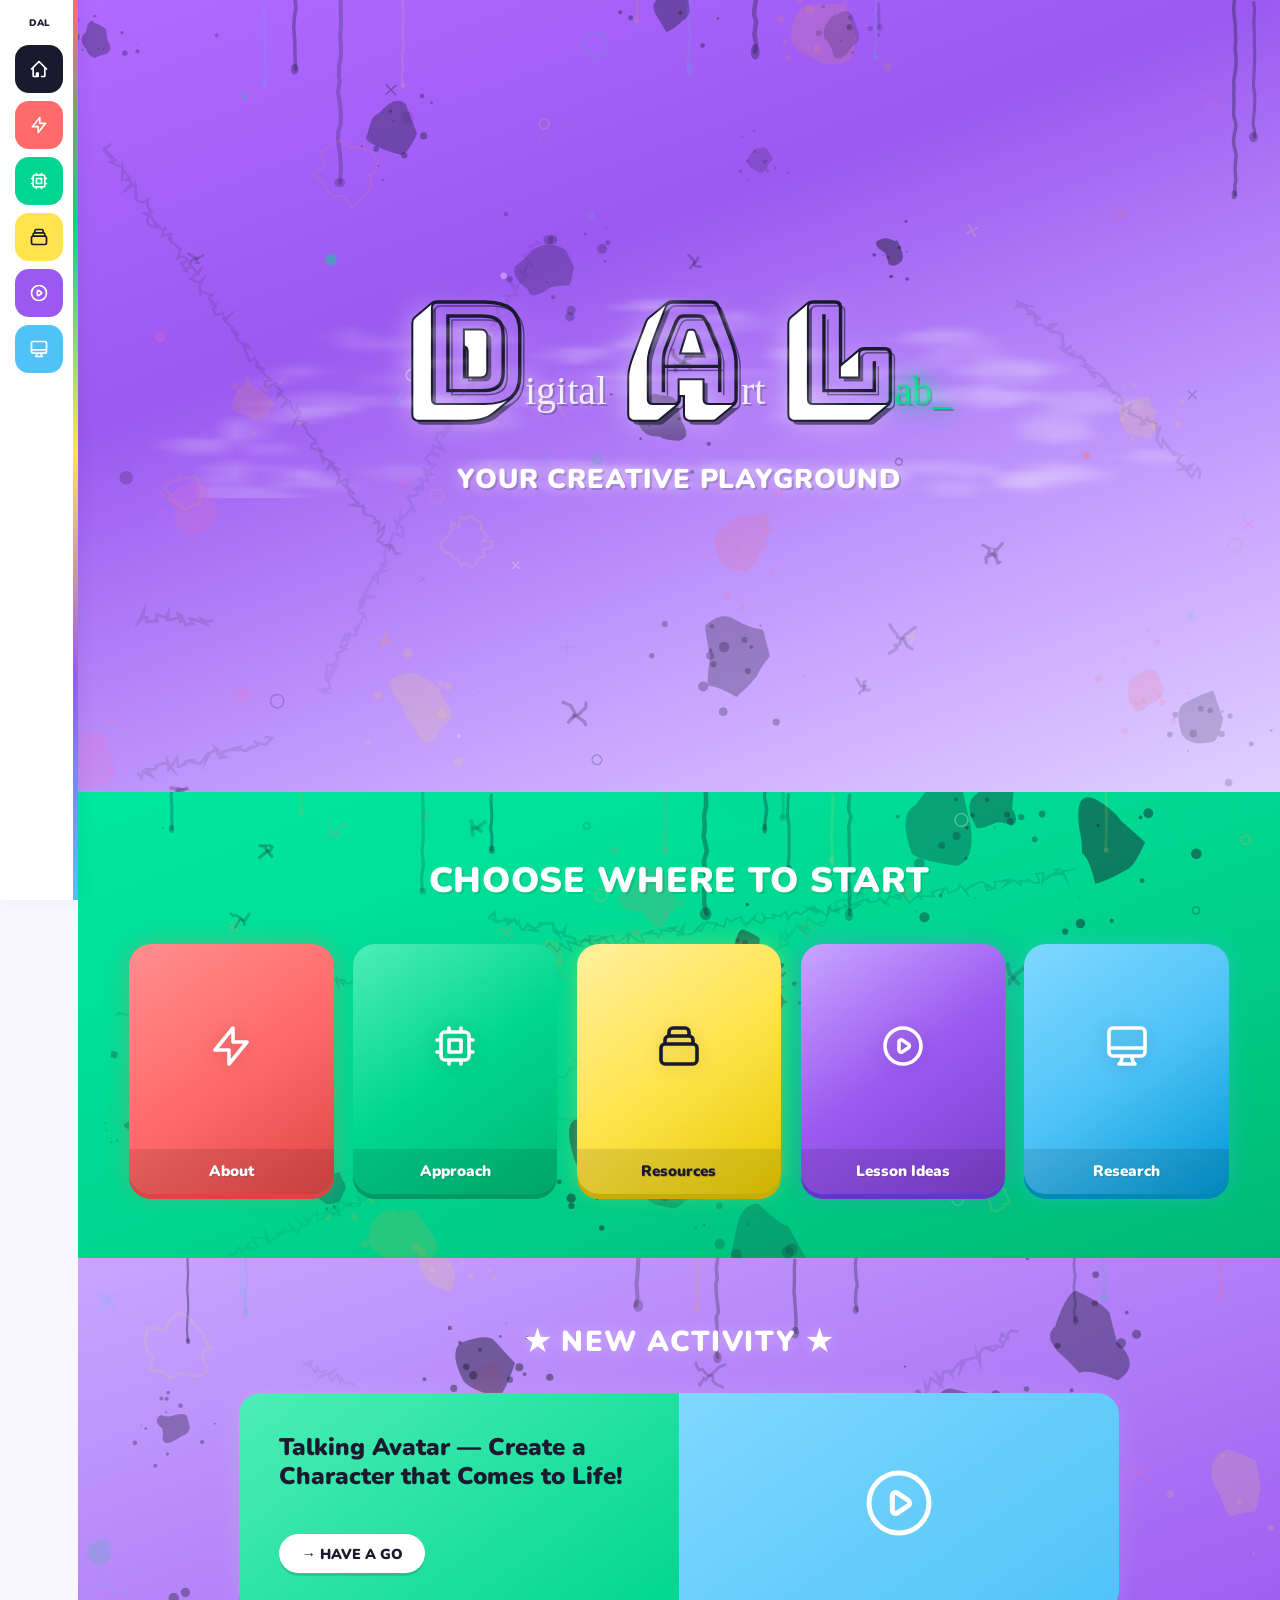
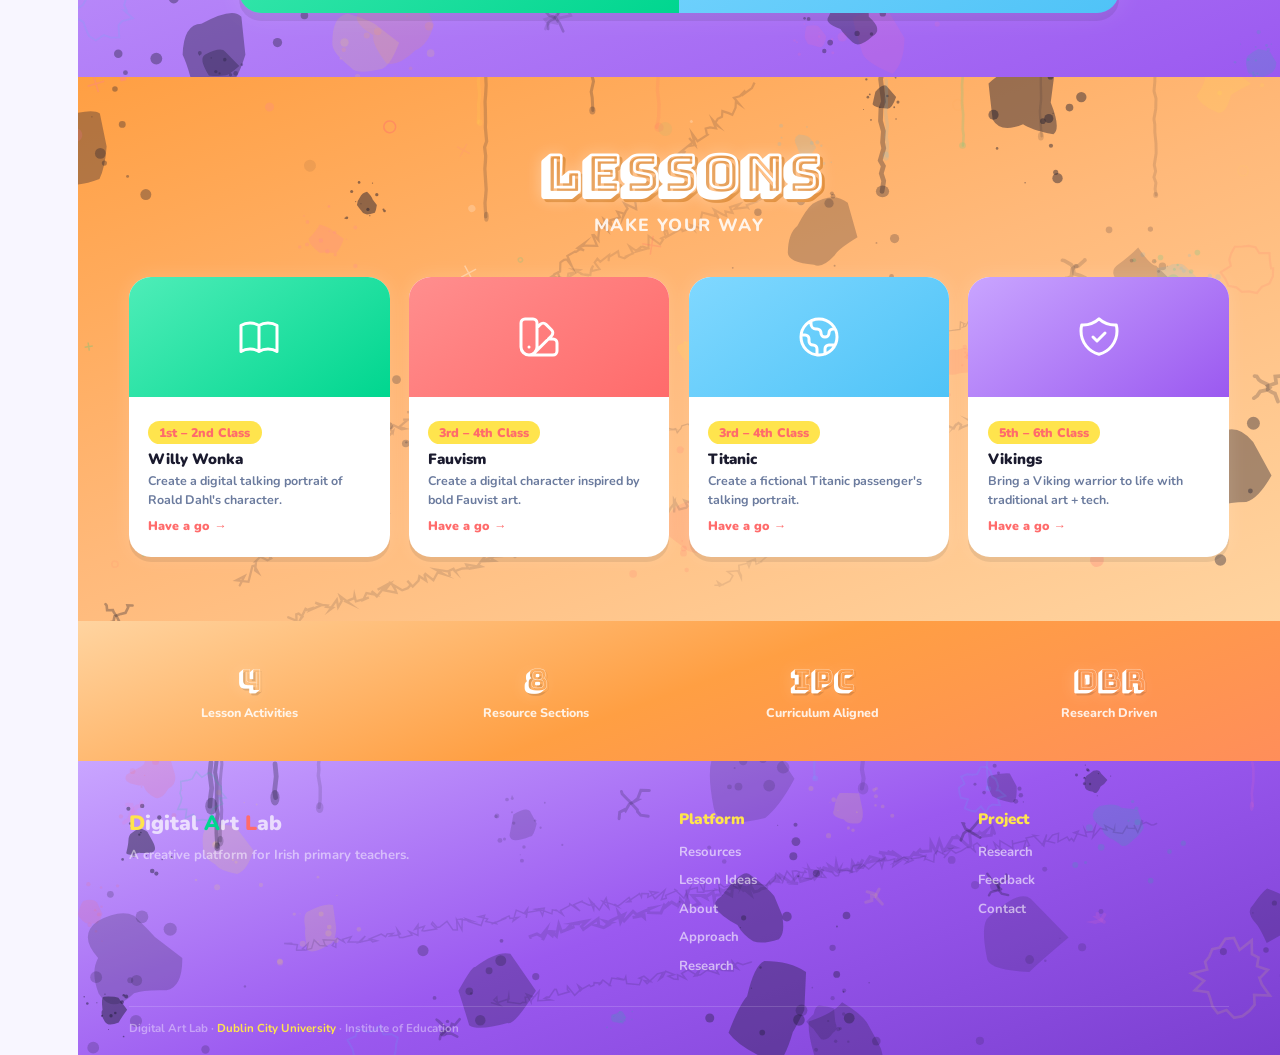
==== index.html @ 69c4593d "Add files via upload" ====
<!DOCTYPE html>
<html lang="en">
<head>
<meta charset="UTF-8">
<meta name="viewport" content="width=device-width, initial-scale=1.0">
<title>Digital Art Lab</title>
<link href="https://fonts.googleapis.com/css2?family=Nunito:wght@600;700;800;900&family=Bungee+Shade&family=Permanent+Marker&display=swap" rel="stylesheet">
<style>
:root{--coral:#FF6B6B;--green:#00D68F;--yellow:#FFE44D;--purple:#9B59F0;--blue:#4FC3F7;--orange:#FF9F43;--pink:#FF6EB4;--navy:#1A1A2E;--white:#fff}
*{box-sizing:border-box;margin:0;padding:0}
html{scroll-behavior:smooth}
/* ONE FONT for everything: Nunito */
body{font-family:'Nunito',sans-serif;background:#F8F6FF;color:var(--navy);overflow-x:hidden}
a{text-decoration:none;color:inherit}
h1,h2,h3,h4,h5,h6,p,span,div,li,a,button{font-family:'Nunito',sans-serif}

.sidebar{position:fixed;left:0;top:0;bottom:0;width:78px;background:var(--white);z-index:200;display:flex;flex-direction:column;align-items:center;padding:1rem 0;box-shadow:4px 0 15px rgba(0,0,0,.05)}
.sidebar::after{content:'';position:absolute;right:0;top:0;bottom:0;width:5px;background:linear-gradient(180deg,var(--coral),var(--green),var(--yellow),var(--purple),var(--blue))}
.sl{font-size:.6rem;font-weight:900;text-align:center;color:var(--navy);margin-bottom:1rem}
.sn{display:flex;flex-direction:column;align-items:center;gap:.5rem;list-style:none;flex:1}
.sn a{width:48px;height:48px;border-radius:14px;display:flex;align-items:center;justify-content:center;transition:all .2s;position:relative;color:var(--white)}
.sn a:hover{transform:scale(1.1);filter:brightness(1.15)}
.sn a svg{width:20px;height:20px;fill:none;stroke:currentColor;stroke-width:2;stroke-linecap:round;stroke-linejoin:round}
.sn a .t{position:absolute;left:60px;background:var(--navy);color:var(--white);padding:.25rem .6rem;border-radius:6px;font-size:.65rem;font-weight:800;white-space:nowrap;opacity:0;pointer-events:none;transition:all .15s;transform:translateX(-4px);z-index:999}
.sn a:hover .t{opacity:1;transform:translateX(0)}
.s-home{background:var(--navy)}.s-about{background:var(--coral)}.s-approach{background:var(--green)}.s-resources{background:var(--yellow);color:var(--navy)!important}.s-lessons{background:var(--purple)}.s-research{background:var(--blue)}
.main{margin-left:78px}

.hero{position:relative;min-height:88vh;display:flex;flex-direction:column;align-items:center;justify-content:center;text-align:center;overflow:hidden;background:linear-gradient(160deg,#B06AFF,#9B59F0 35%,#C9A5FF 75%,#E0D0FF);padding:2rem}
.hero canvas{position:absolute;inset:0;width:100%;height:100%;pointer-events:none}
#hb{z-index:0}#ha{z-index:1}
.hc{position:relative;z-index:2;display:flex;flex-direction:column;align-items:center;width:100%}

/* ONLY the DAL title uses special fonts */
.dal-title{display:flex;align-items:baseline;justify-content:center;flex-wrap:wrap;gap:.05em;margin-bottom:3rem}
.dal-title .big{font-family:'Bungee Shade',cursive;font-size:clamp(4rem,11vw,9rem);color:var(--white);-webkit-text-stroke:2px var(--navy);text-shadow:4px 4px 0 rgba(26,26,46,.6),0 0 30px rgba(255,255,255,.5);line-height:.85}
.dal-title .sm{font-family:'Permanent Marker',cursive;font-size:clamp(1.3rem,3.2vw,2.5rem);color:rgba(255,255,255,.85);text-shadow:0 0 10px rgba(255,255,255,.4),2px 2px 0 rgba(26,26,46,.3);line-height:.85;margin-right:.4em}
.dal-title .smg{font-family:'Permanent Marker',cursive;font-size:clamp(1.3rem,3.2vw,2.5rem);color:var(--green);text-shadow:0 0 15px #00D68F,0 0 30px #00D68Faa,2px 2px 0 rgba(26,26,46,.3);line-height:.85}
.w1{animation:flk1 3s ease-in-out infinite}.w2{animation:flk2 4s ease-in-out infinite .5s}.w3{animation:flk3 3.5s ease-in-out infinite 1s}
@keyframes flk1{0%,18%,22%,100%{opacity:1}20%{opacity:.55}}
@keyframes flk2{0%,45%,48%,52%,55%,100%{opacity:1}46%,53%{opacity:.45}}
@keyframes flk3{0%,70%,73%,100%{opacity:1}71%{opacity:.35}}

/* Everything else = Nunito bold/heavy */
.hero-tagline{font-size:clamp(1.1rem,2.5vw,1.7rem);font-weight:900;color:var(--white);text-shadow:0 0 15px rgba(255,255,255,.5),2px 2px 0 rgba(0,0,0,.2);animation:fu .8s .3s ease both;opacity:0;letter-spacing:.03em}
@keyframes fu{from{opacity:0;transform:translateY(20px)}to{opacity:1;transform:translateY(0)}}
.mini-crown{width:50px;height:38px;margin:0 auto .5rem;opacity:.5}

.cs{background:linear-gradient(160deg,#00E89F,#00D68F,#00B876);padding:4rem 2.5rem;text-align:center;position:relative;overflow:hidden}
.cs canvas{position:absolute;inset:0;width:100%;height:100%;pointer-events:none}
#cb{z-index:0}#ca{z-index:1}
.cs h2{font-size:clamp(1.4rem,3vw,2.2rem);font-weight:900;color:var(--white);margin-bottom:2.5rem;text-shadow:2px 2px 0 rgba(0,0,0,.1);position:relative;z-index:2;letter-spacing:.02em}
.cg{display:grid;grid-template-columns:repeat(5,1fr);gap:1.2rem;max-width:1100px;margin:0 auto;position:relative;z-index:2}
.gc{border-radius:22px;overflow:hidden;transition:all .3s cubic-bezier(.34,1.56,.64,1);cursor:pointer;display:block;animation:tg 3s ease-in-out infinite}
.gc:hover{transform:translateY(-12px) rotate(-2deg) scale(1.05)}
.gv{aspect-ratio:1;display:flex;align-items:center;justify-content:center}
.gv svg{width:48px;height:48px;fill:none;stroke:currentColor;stroke-width:1.8;stroke-linecap:round;stroke-linejoin:round;z-index:1;transition:transform .3s;filter:drop-shadow(0 2px 8px rgba(0,0,0,.15));color:var(--white)}
.gc:hover .gv svg{transform:scale(1.2) rotate(8deg)}
.gl{padding:.8rem;font-size:.95rem;font-weight:900;color:var(--white);text-shadow:1px 1px 0 rgba(0,0,0,.15);background:rgba(0,0,0,.1)}
@keyframes tg{0%,100%{filter:brightness(1)}50%{filter:brightness(1.06)}}
.gc:nth-child(2){animation-delay:.5s}.gc:nth-child(3){animation-delay:1s}.gc:nth-child(4){animation-delay:1.5s}.gc:nth-child(5){animation-delay:2s}
.g1{box-shadow:0 5px 0 #d44,0 0 22px #FF6B6B55;background:linear-gradient(145deg,#FF8E8E,#FF6B6B,#E04545)}.g1:hover{box-shadow:0 12px 0 #d4488,0 0 45px #FF6B6B99}
.g2{box-shadow:0 5px 0 #096,0 0 22px #00D68F55;background:linear-gradient(145deg,#4EEDB8,#00D68F,#00B876)}.g2:hover{box-shadow:0 12px 0 #09688,0 0 45px #00D68F99}
.g3{box-shadow:0 5px 0 #ca0,0 0 22px #FFE44D55;background:linear-gradient(145deg,#FFF0A0,#FFE44D,#E6C800);color:var(--navy)}.g3:hover{box-shadow:0 12px 0 #ca088,0 0 45px #FFE44D99}.g3 .gv svg{color:var(--navy)}.g3 .gl{color:var(--navy)}
.g4{box-shadow:0 5px 0 #63c,0 0 22px #9B59F055;background:linear-gradient(145deg,#C9A5FF,#9B59F0,#7B3FD0)}.g4:hover{box-shadow:0 12px 0 #63c88,0 0 45px #9B59F099}
.g5{box-shadow:0 5px 0 #08b,0 0 22px #4FC3F755;background:linear-gradient(145deg,#80D8FF,#4FC3F7,#0097D4)}.g5:hover{box-shadow:0 12px 0 #08b88,0 0 45px #4FC3F799}

.ft{background:linear-gradient(160deg,#C9A5FF,#9B59F0);padding:4rem 2.5rem;text-align:center;position:relative;overflow:hidden}
.ft canvas{position:absolute;inset:0;width:100%;height:100%;pointer-events:none;z-index:0}
.ft h2{font-size:clamp(1.2rem,2.5vw,1.8rem);font-weight:900;color:var(--white);letter-spacing:.05em;margin-bottom:2rem;text-shadow:0 0 15px rgba(255,255,255,.3);position:relative;z-index:2}
.fc{max-width:880px;margin:0 auto;display:grid;grid-template-columns:1fr 1fr;border-radius:22px;overflow:hidden;box-shadow:0 8px 0 rgba(0,0,0,.08),0 0 30px rgba(255,255,255,.12);position:relative;z-index:2}
.f1{background:linear-gradient(145deg,#4EEDB8,#00D68F);padding:2.5rem;display:flex;flex-direction:column;justify-content:space-between;text-align:left;gap:1.5rem}
.f1 h3{font-size:1.5rem;font-weight:900;color:var(--navy);line-height:1.2}
.f2{background:linear-gradient(145deg,#80D8FF,#4FC3F7);display:flex;align-items:center;justify-content:center;min-height:220px}
.f2 svg{width:80px;height:80px;fill:none;stroke:white;stroke-width:1.5;stroke-linecap:round;animation:ef 3s ease-in-out infinite}
@keyframes ef{0%,100%{transform:translateY(0) rotate(0)}50%{transform:translateY(-12px) rotate(3deg)}}
.hago{display:inline-flex;align-items:center;gap:.5rem;padding:.6rem 1.4rem;background:var(--white);color:var(--navy);border-radius:50px;font-size:.9rem;font-weight:900;box-shadow:0 3px 0 rgba(0,0,0,.12);transition:all .2s;border:none;cursor:pointer;width:fit-content}
.hago:hover{transform:translateY(-2px)}

.ls{background:linear-gradient(160deg,var(--orange),#FFB97A,#FFD4A0);padding:4rem 2.5rem;text-align:center;position:relative;overflow:hidden}
.ls canvas{position:absolute;inset:0;width:100%;height:100%;pointer-events:none}
#lb{z-index:0}#la{z-index:1}
.ls h2{font-family:'Bungee Shade',cursive;font-size:clamp(1.8rem,4.5vw,3.2rem);color:var(--white);text-shadow:0 0 15px rgba(255,255,255,.4),3px 3px 0 #E08830;margin-bottom:.3rem;position:relative;z-index:2}
.ls p.sub{font-size:clamp(.85rem,1.5vw,1.1rem);font-weight:800;color:rgba(255,255,255,.85);letter-spacing:.08em;margin-bottom:2.5rem;position:relative;z-index:2}
.lg{display:grid;grid-template-columns:repeat(4,1fr);gap:1.2rem;max-width:1100px;margin:0 auto;position:relative;z-index:2}
.lc{background:var(--white);border-radius:22px;overflow:hidden;transition:all .3s cubic-bezier(.34,1.56,.64,1);cursor:pointer;display:block;box-shadow:0 5px 0 rgba(0,0,0,.08),0 0 20px rgba(255,255,255,.15)}
.lc:hover{transform:translateY(-10px) scale(1.03);box-shadow:0 12px 0 rgba(0,0,0,.06),0 0 35px rgba(255,255,255,.25)}
.lt{height:120px;display:flex;align-items:center;justify-content:center}
.lt svg{width:48px;height:48px;fill:none;stroke:white;stroke-width:1.5;stroke-linecap:round;stroke-linejoin:round;transition:transform .3s}
.lc:hover .lt svg{transform:scale(1.15) rotate(-6deg)}
.lc:nth-child(1) .lt{background:linear-gradient(145deg,#4EEDB8,var(--green))}.lc:nth-child(2) .lt{background:linear-gradient(145deg,#FF8E8E,var(--coral))}.lc:nth-child(3) .lt{background:linear-gradient(145deg,#80D8FF,var(--blue))}.lc:nth-child(4) .lt{background:linear-gradient(145deg,#C9A5FF,var(--purple))}
.lbd{padding:1rem 1.2rem 1.3rem;text-align:left}
.la{display:inline-block;padding:.2rem .7rem;border-radius:50px;font-size:.65rem;font-weight:900;background:var(--yellow);color:var(--navy);margin-bottom:.4rem}
.lbd h4{font-size:.93rem;font-weight:900;color:var(--navy);margin-bottom:.2rem;line-height:1.2}
.lbd p{font-size:.78rem;line-height:1.5;color:#6B7B9E;font-weight:700}
.lbd span{display:inline-block;margin-top:.5rem;font-weight:900;font-size:.78rem;color:var(--coral)}

.sb{background:linear-gradient(160deg,#FFD4A0,var(--orange),#FF8E5A);padding:2.5rem;display:grid;grid-template-columns:repeat(4,1fr);gap:1.5rem;text-align:center}
.sb div span:first-child{font-family:'Bungee Shade',cursive;font-size:1.8rem;color:var(--white);text-shadow:2px 2px 0 rgba(0,0,0,.12),0 0 15px rgba(255,255,255,.3);display:block}
.sb div span:last-child{font-size:.78rem;color:rgba(255,255,255,.85);font-weight:800;margin-top:.3rem;display:block}

footer{background:linear-gradient(160deg,#C9A5FF,#9B59F0,#7B3FD0);color:var(--white);padding:3rem 2.5rem 1.2rem;position:relative;overflow:hidden}
footer canvas{position:absolute;inset:0;width:100%;height:100%;pointer-events:none;z-index:0}
.fg{display:grid;grid-template-columns:2fr 1fr 1fr;gap:3rem;max-width:1100px;margin:0 auto 1.5rem;position:relative;z-index:1}
.fg h4{font-weight:900;color:var(--yellow);margin-bottom:.7rem;font-size:.95rem}
.fg ul{list-style:none}.fg li{margin-bottom:.4rem}.fg a{font-size:.82rem;color:rgba(255,255,255,.6);font-weight:700;transition:color .2s}.fg a:hover{color:var(--yellow)}
.fb{border-top:1px solid rgba(255,255,255,.15);padding-top:.8rem;display:flex;justify-content:space-between;flex-wrap:wrap;gap:.5rem;max-width:1100px;margin:0 auto;font-size:.72rem;color:rgba(255,255,255,.4);font-weight:700;position:relative;z-index:1}.fb a{color:var(--yellow)}

@media(max-width:900px){.sidebar{width:56px}.sn a{width:38px;height:38px}.main{margin-left:56px}.cg{grid-template-columns:repeat(3,1fr)}.lg{grid-template-columns:1fr 1fr}.fc{grid-template-columns:1fr}.sb{grid-template-columns:1fr 1fr}.fg{grid-template-columns:1fr}.dal-title .big{font-size:clamp(3rem,9vw,6rem)}}
@media(max-width:600px){.sidebar{display:none}.main{margin-left:0}.cg{grid-template-columns:1fr 1fr}.lg{grid-template-columns:1fr}}
</style>
</head>
<body>
<aside class="sidebar"><div class="sl">DAL</div>
<ul class="sn">
<li><a href="index.html" class="s-home"><svg viewBox="0 0 24 24"><path d="M3 12l2-2m0 0l7-7 7 7M5 10v10a1 1 0 001 1h3m10-11l2 2m-2-2v10a1 1 0 01-1 1h-3m-4 0h-2v-4h2v4z"/></svg><span class="t">Home</span></a></li>
<li><a href="about.html" class="s-about"><svg viewBox="0 0 24 24"><path d="M13 10V3L4 14h7v7l9-11h-7z"/></svg><span class="t">About</span></a></li>
<li><a href="approach.html" class="s-approach"><svg viewBox="0 0 24 24"><path d="M9 3v2m6-2v2M9 19v2m6-2v2M5 9H3m2 6H3m18-6h-2m2 6h-2M7 19h10a2 2 0 002-2V7a2 2 0 00-2-2H7a2 2 0 00-2 2v10a2 2 0 002 2zM9 9h6v6H9V9z"/></svg><span class="t">Approach</span></a></li>
<li><a href="resources.html" class="s-resources"><svg viewBox="0 0 24 24"><path d="M19 11H5m14 0a2 2 0 012 2v6a2 2 0 01-2 2H5a2 2 0 01-2-2v-6a2 2 0 012-2m14 0V9a2 2 0 00-2-2M5 11V9a2 2 0 012-2m0 0V5a2 2 0 012-2h6a2 2 0 012 2v2M7 7h10"/></svg><span class="t">Resources</span></a></li>
<li><a href="talking-avatar.html" class="s-lessons"><svg viewBox="0 0 24 24"><path d="M14.752 11.168l-3.197-2.132A1 1 0 0010 9.87v4.263a1 1 0 001.555.832l3.197-2.132a1 1 0 000-1.664z"/><path d="M21 12a9 9 0 11-18 0 9 9 0 0118 0z"/></svg><span class="t">Lessons</span></a></li>
<li><a href="research.html" class="s-research"><svg viewBox="0 0 24 24"><path d="M9.75 17L9 20l-1 1h8l-1-1-.75-3M3 13h18M5 17h14a2 2 0 002-2V5a2 2 0 00-2-2H5a2 2 0 00-2 2v10a2 2 0 002 2z"/></svg><span class="t">Research</span></a></li>
</ul></aside>
<div class="main">
<section class="hero"><canvas id="hb"></canvas><canvas id="ha"></canvas>
<div class="hc">
<canvas class="mini-crown" id="mc"></canvas>
<div class="dal-title"><span class="w1"><span class="big">D</span><span class="sm">igital</span></span><span class="w2"><span class="big">A</span><span class="sm">rt</span></span><span class="w3"><span class="big">L</span><span class="smg">ab_</span></span></div>
<p class="hero-tagline">YOUR CREATIVE PLAYGROUND</p>
</div></section>
<section class="cs"><canvas id="cb"></canvas><canvas id="ca"></canvas>
<h2>CHOOSE WHERE TO START</h2>
<div class="cg">
<a href="about.html" class="gc g1"><div class="gv"><svg viewBox="0 0 24 24"><path d="M13 10V3L4 14h7v7l9-11h-7z"/></svg></div><div class="gl">About</div></a>
<a href="approach.html" class="gc g2"><div class="gv"><svg viewBox="0 0 24 24"><path d="M9 3v2m6-2v2M9 19v2m6-2v2M5 9H3m2 6H3m18-6h-2m2 6h-2M7 19h10a2 2 0 002-2V7a2 2 0 00-2-2H7a2 2 0 00-2 2v10a2 2 0 002 2zM9 9h6v6H9V9z"/></svg></div><div class="gl">Approach</div></a>
<a href="resources.html" class="gc g3"><div class="gv"><svg viewBox="0 0 24 24"><path d="M19 11H5m14 0a2 2 0 012 2v6a2 2 0 01-2 2H5a2 2 0 01-2-2v-6a2 2 0 012-2m14 0V9a2 2 0 00-2-2M5 11V9a2 2 0 012-2m0 0V5a2 2 0 012-2h6a2 2 0 012 2v2M7 7h10"/></svg></div><div class="gl">Resources</div></a>
<a href="talking-avatar.html" class="gc g4"><div class="gv"><svg viewBox="0 0 24 24"><path d="M14.752 11.168l-3.197-2.132A1 1 0 0010 9.87v4.263a1 1 0 001.555.832l3.197-2.132a1 1 0 000-1.664z"/><path d="M21 12a9 9 0 11-18 0 9 9 0 0118 0z"/></svg></div><div class="gl">Lesson Ideas</div></a>
<a href="research.html" class="gc g5"><div class="gv"><svg viewBox="0 0 24 24"><path d="M9.75 17L9 20l-1 1h8l-1-1-.75-3M3 13h18M5 17h14a2 2 0 002-2V5a2 2 0 00-2-2H5a2 2 0 00-2 2v10a2 2 0 002 2z"/></svg></div><div class="gl">Research</div></a>
</div></section>
<section class="ft"><canvas id="fb2"></canvas>
<h2>★ NEW ACTIVITY ★</h2>
<div class="fc"><div class="f1"><h3>Talking Avatar — Create a Character that Comes to Life!</h3><a href="talking-avatar.html" class="hago">→ HAVE A GO</a></div><div class="f2"><svg viewBox="0 0 24 24"><path d="M14.752 11.168l-3.197-2.132A1 1 0 0010 9.87v4.263a1 1 0 001.555.832l3.197-2.132a1 1 0 000-1.664z"/><path d="M21 12a9 9 0 11-18 0 9 9 0 0118 0z"/></svg></div></div></section>
<section class="ls"><canvas id="lb"></canvas><canvas id="la"></canvas>
<h2>LESSONS</h2><p class="sub">MAKE YOUR WAY</p>
<div class="lg">
<a href="talking-avatar.html" class="lc"><div class="lt"><svg viewBox="0 0 24 24"><path d="M12 6.253v13m0-13C10.832 5.477 9.246 5 7.5 5S4.168 5.477 3 6.253v13C4.168 18.477 5.754 18 7.5 18s3.332.477 4.5 1.253m0-13C13.168 5.477 14.754 5 16.5 5c1.747 0 3.332.477 4.5 1.253v13C19.832 18.477 18.247 18 16.5 18c-1.746 0-3.332.477-4.5 1.253"/></svg></div><div class="lbd"><span class="la">1st – 2nd Class</span><h4>Willy Wonka</h4><p>Create a digital talking portrait of Roald Dahl's character.</p><span>Have a go →</span></div></a>
<a href="talking-avatar.html" class="lc"><div class="lt"><svg viewBox="0 0 24 24"><path d="M7 21a4 4 0 01-4-4V5a2 2 0 012-2h4a2 2 0 012 2v12a4 4 0 01-4 4zm0 0h12a2 2 0 002-2v-4a2 2 0 00-2-2h-2.343M11 7.343l1.657-1.657a2 2 0 012.828 0l2.829 2.829a2 2 0 010 2.828l-8.486 8.485M7 17h.01"/></svg></div><div class="lbd"><span class="la">3rd – 4th Class</span><h4>Fauvism</h4><p>Create a digital character inspired by bold Fauvist art.</p><span>Have a go →</span></div></a>
<a href="talking-avatar.html" class="lc"><div class="lt"><svg viewBox="0 0 24 24"><path d="M3.055 11H5a2 2 0 012 2v1a2 2 0 002 2 2 2 0 012 2v2.945M8 3.935V5.5A2.5 2.5 0 0010.5 8h.5a2 2 0 012 2 2 2 0 104 0 2 2 0 012-2h1.064M15 20.488V18a2 2 0 012-2h3.064M21 12a9 9 0 11-18 0 9 9 0 0118 0z"/></svg></div><div class="lbd"><span class="la">3rd – 4th Class</span><h4>Titanic</h4><p>Create a fictional Titanic passenger's talking portrait.</p><span>Have a go →</span></div></a>
<a href="talking-avatar.html" class="lc"><div class="lt"><svg viewBox="0 0 24 24"><path d="M9 12l2 2 4-4m5.618-4.016A11.955 11.955 0 0112 2.944a11.955 11.955 0 01-8.618 3.04A12.02 12.02 0 003 9c0 5.591 3.824 10.29 9 11.622 5.176-1.332 9-6.03 9-11.622 0-1.042-.133-2.052-.382-3.016z"/></svg></div><div class="lbd"><span class="la">5th – 6th Class</span><h4>Vikings</h4><p>Bring a Viking warrior to life with traditional art + tech.</p><span>Have a go →</span></div></a>
</div></section>
<div class="sb"><div><span>4</span><span>Lesson Activities</span></div><div><span>8</span><span>Resource Sections</span></div><div><span>IPC</span><span>Curriculum Aligned</span></div><div><span>DBR</span><span>Research Driven</span></div></div>
<footer><canvas id="ftBg"></canvas>
<div class="fg"><div><div style="font-size:1.3rem;font-weight:900;margin-bottom:.5rem"><span style="color:var(--yellow)">D</span><span style="color:rgba(255,255,255,.7)">igital </span><span style="color:var(--green)">A</span><span style="color:rgba(255,255,255,.7)">rt </span><span style="color:var(--coral)">L</span><span style="color:rgba(255,255,255,.7)">ab</span></div><p style="font-size:.82rem;line-height:1.6;color:rgba(255,255,255,.5);font-weight:700">A creative platform for Irish primary teachers.</p></div><div><h4>Platform</h4><ul><li><a href="resources.html">Resources</a></li><li><a href="talking-avatar.html">Lesson Ideas</a></li><li><a href="about.html">About</a></li><li><a href="approach.html">Approach</a></li><li><a href="research.html">Research</a></li></ul></div><div><h4>Project</h4><ul><li><a href="research.html">Research</a></li><li><a href="#">Feedback</a></li><li><a href="#">Contact</a></li></ul></div></div><div class="fb"><p>Digital Art Lab · <a href="https://www.dcu.ie" target="_blank">Dublin City University</a> · Institute of Education</p></div></footer>
</div>
<script>
const r=(a,b)=>Math.random()*(b-a)+a,p=a=>a[Math.floor(Math.random()*a.length)];
// Splatter with spray
function sp(c,x,y,cl,sz){c.fillStyle=cl;const n=Math.floor(r(5,9));c.beginPath();for(let i=0;i<n;i++){const a=i/n*Math.PI*2,R=sz*(.5+r(0,.6)),px=x+Math.cos(a)*R,py=y+Math.sin(a)*R;i===0?c.moveTo(px,py):c.quadraticCurveTo(x+Math.cos(a-.3)*R*r(.8,1.4),y+Math.sin(a-.3)*R*r(.8,1.4),px,py);}c.closePath();c.fill();for(let i=0;i<r(8,20);i++){const a=r(0,Math.PI*2),d=r(sz*.3,sz*2.2),dr=r(.5,sz*.13);c.beginPath();c.arc(x+Math.cos(a)*d,y+Math.sin(a)*d,dr,0,Math.PI*2);c.fill();}}
// Drip
function drip(c,x,sy,cl,ln,w){c.strokeStyle=cl;c.fillStyle=cl;c.lineWidth=w;c.lineCap='round';c.beginPath();c.moveTo(x,sy);let cy=sy;while(cy<sy+ln){cy+=r(5,15);c.lineTo(x+r(-w*.4,w*.4),cy);}c.stroke();c.beginPath();c.ellipse(x+r(-1,1),cy,w*r(.7,1.4),w*r(1,1.8),0,0,Math.PI*2);c.fill();}
// Wobbly circle
function wc(c,x,y,R,cl,lw){c.strokeStyle=cl;c.lineWidth=lw;c.beginPath();const n=Math.floor(r(18,30));for(let i=0;i<=n;i++){const a=i/n*Math.PI*2,rr=R+r(-R*.25,R*.25);i===0?c.moveTo(x+Math.cos(a)*rr,y+Math.sin(a)*rr):c.lineTo(x+Math.cos(a)*rr,y+Math.sin(a)*rr);}c.closePath();c.stroke();}
// Sketchy X
function sx(c,x,y,s,cl){c.strokeStyle=cl;c.lineWidth=r(2,4);c.lineCap='round';const j=3;let st=Math.max(4,s/1.5);c.beginPath();c.moveTo(x-s+r(-j,j),y-s+r(-j,j));for(let i=1;i<=st;i++){const t=i/st;c.lineTo(x-s+2*s*t+r(-j,j),y-s+2*s*t+r(-j,j));}c.stroke();c.beginPath();c.moveTo(x+s+r(-j,j),y-s+r(-j,j));for(let i=1;i<=st;i++){const t=i/st;c.lineTo(x+s-2*s*t+r(-j,j),y-s+2*s*t+r(-j,j));}c.stroke();}

// PAINT SECTION — with LOTS of black
function ps(id){
  const cv=document.getElementById(id);if(!cv)return;
  const sc=cv.parentElement;cv.width=sc.offsetWidth;cv.height=sc.offsetHeight;
  const c=cv.getContext('2d'),W=cv.width,H=cv.height;
  const colorful=['#FFE44D','#FF6B6B','#00D68F','#FF6EB4','#FF9F43','#4FC3F7','#fff'];
  // Coloured splatters
  for(let i=0;i<r(6,12);i++)sp(c,r(0,W),r(0,H),p(colorful)+'25',r(6,40));
  // BLACK splatters — bigger, more opaque, more of them
  for(let i=0;i<r(8,18);i++)sp(c,r(0,W),r(0,H),'rgba(26,26,46,'+r(.15,.5)+')',r(8,55));
  // BLACK drips from top
  for(let i=0;i<r(4,10);i++)drip(c,r(0,W),r(-10,5),'rgba(26,26,46,'+r(.12,.4)+')',r(20,H*.3),r(2,5));
  // Coloured drips
  for(let i=0;i<r(2,5);i++)drip(c,r(0,W),r(-5,5),p(colorful)+'22',r(15,H*.15),r(2,3.5));
  // Wobbly circles
  for(let i=0;i<r(2,5);i++)wc(c,r(0,W),r(0,H),r(10,35),p(colorful)+'22',r(1.5,3));
  // Black X marks
  for(let i=0;i<r(3,8);i++)sx(c,r(0,W),r(0,H),r(5,14),'rgba(26,26,46,'+r(.1,.35)+')');
  // Coloured X marks
  for(let i=0;i<r(2,4);i++)sx(c,r(0,W),r(0,H),r(4,10),p(colorful)+'20');
  // Scratchy lines
  for(let i=0;i<r(2,5);i++){c.strokeStyle='rgba(26,26,46,'+r(.05,.15)+')';c.lineWidth=r(1,3);c.lineCap='round';const x1=r(0,W),y1=r(0,H),x2=r(0,W),y2=r(0,H);const s=Math.max(6,Math.hypot(x2-x1,y2-y1)/3);c.beginPath();c.moveTo(x1,y1);for(let j=1;j<=s;j++){const t=j/s;c.lineTo(x1+(x2-x1)*t+r(-6,6),y1+(y2-y1)*t+r(-6,6));}c.stroke();}
}

// Mini crown
function paintMiniCrown(){const cv=document.getElementById('mc');if(!cv)return;cv.width=50;cv.height=38;const c=cv.getContext('2d');function bs(x1,y1,x2,y2,col,w){const len=Math.hypot(x2-x1,y2-y1);const steps=Math.max(8,len/2);for(let i=0;i<steps;i++){const t=i/steps;if(Math.random()<.12)continue;c.globalAlpha=r(.3,.7);c.fillStyle=col;c.beginPath();c.ellipse(x1+(x2-x1)*t+r(-3,3),y1+(y2-y1)*t+r(-3,3),w*r(.3,1),w*r(.2,.6),r(0,Math.PI),0,Math.PI*2);c.fill();}c.globalAlpha=1;}[[5,35,12,8],[12,8,18,22],[18,22,25,3],[25,3,32,22],[32,22,38,8],[38,8,45,35],[5,35,45,35]].forEach(s=>bs(s[0],s[1],s[2],s[3],'rgba(255,255,255,.6)',r(2,3.5)));}

// Animated particles
const PC=['#FFE44D','#FF6B6B','#00D68F','#FF6EB4','#FF9F43','#4FC3F7','#fff','#1A1A2E','#1A1A2E'];
class Pt{constructor(W,H){this.rs(W,H);this.y=r(0,H);}rs(W,H){this.x=r(0,W);this.y=H+r(10,50);this.R=r(2,7);this.vx=r(-.3,.3);this.vy=r(-.7,-.12);this.c=p(PC);this.a=r(.08,.4);this.pu=r(.02,.05);this.ph=r(0,Math.PI*2);this.ro=r(0,Math.PI*2);this.rv=r(-.02,.02);this.sh=Math.floor(r(0,4));}u(W,H){this.x+=this.vx;this.y+=this.vy;this.ph+=this.pu;this.ro+=this.rv;this.a=r(.08,.35)+Math.sin(this.ph)*.12;if(this.y<-20||this.x<-20||this.x>W+20)this.rs(W,H);}d(c){c.save();c.translate(this.x,this.y);c.rotate(this.ro);c.globalAlpha=Math.max(0,this.a);if(this.sh===0){c.beginPath();c.arc(0,0,this.R,0,Math.PI*2);c.fillStyle=this.c;c.fill();}else if(this.sh===1){c.strokeStyle=this.c;c.lineWidth=1.5;c.beginPath();c.moveTo(-this.R,-this.R);c.lineTo(this.R,this.R);c.moveTo(this.R,-this.R);c.lineTo(-this.R,this.R);c.stroke();}else if(this.sh===2){c.fillStyle=this.c;c.fillRect(-this.R/2,-this.R/2,this.R,this.R);}else{c.beginPath();c.arc(0,0,this.R,0,Math.PI*2);c.strokeStyle=this.c;c.lineWidth=1.5;c.stroke();}c.restore();}}
function ia(id){const cv=document.getElementById(id);if(!cv)return;const sc=cv.parentElement;cv.width=sc.offsetWidth;cv.height=sc.offsetHeight;const c=cv.getContext('2d'),W=cv.width,H=cv.height;const pts=[];for(let i=0;i<40;i++)pts.push(new Pt(W,H));(function lp(){c.clearRect(0,0,W,H);pts.forEach(q=>{q.u(W,H);q.d(c);});requestAnimationFrame(lp);})();}

function init(){ps('hb');paintMiniCrown();ps('cb');ps('fb2');ps('lb');ps('ftBg');ia('ha');ia('ca');ia('la');}
window.addEventListener('load',init);
window.addEventListener('resize',()=>{clearTimeout(window._rt);window._rt=setTimeout(init,250);});
</script>
</body>
</html>
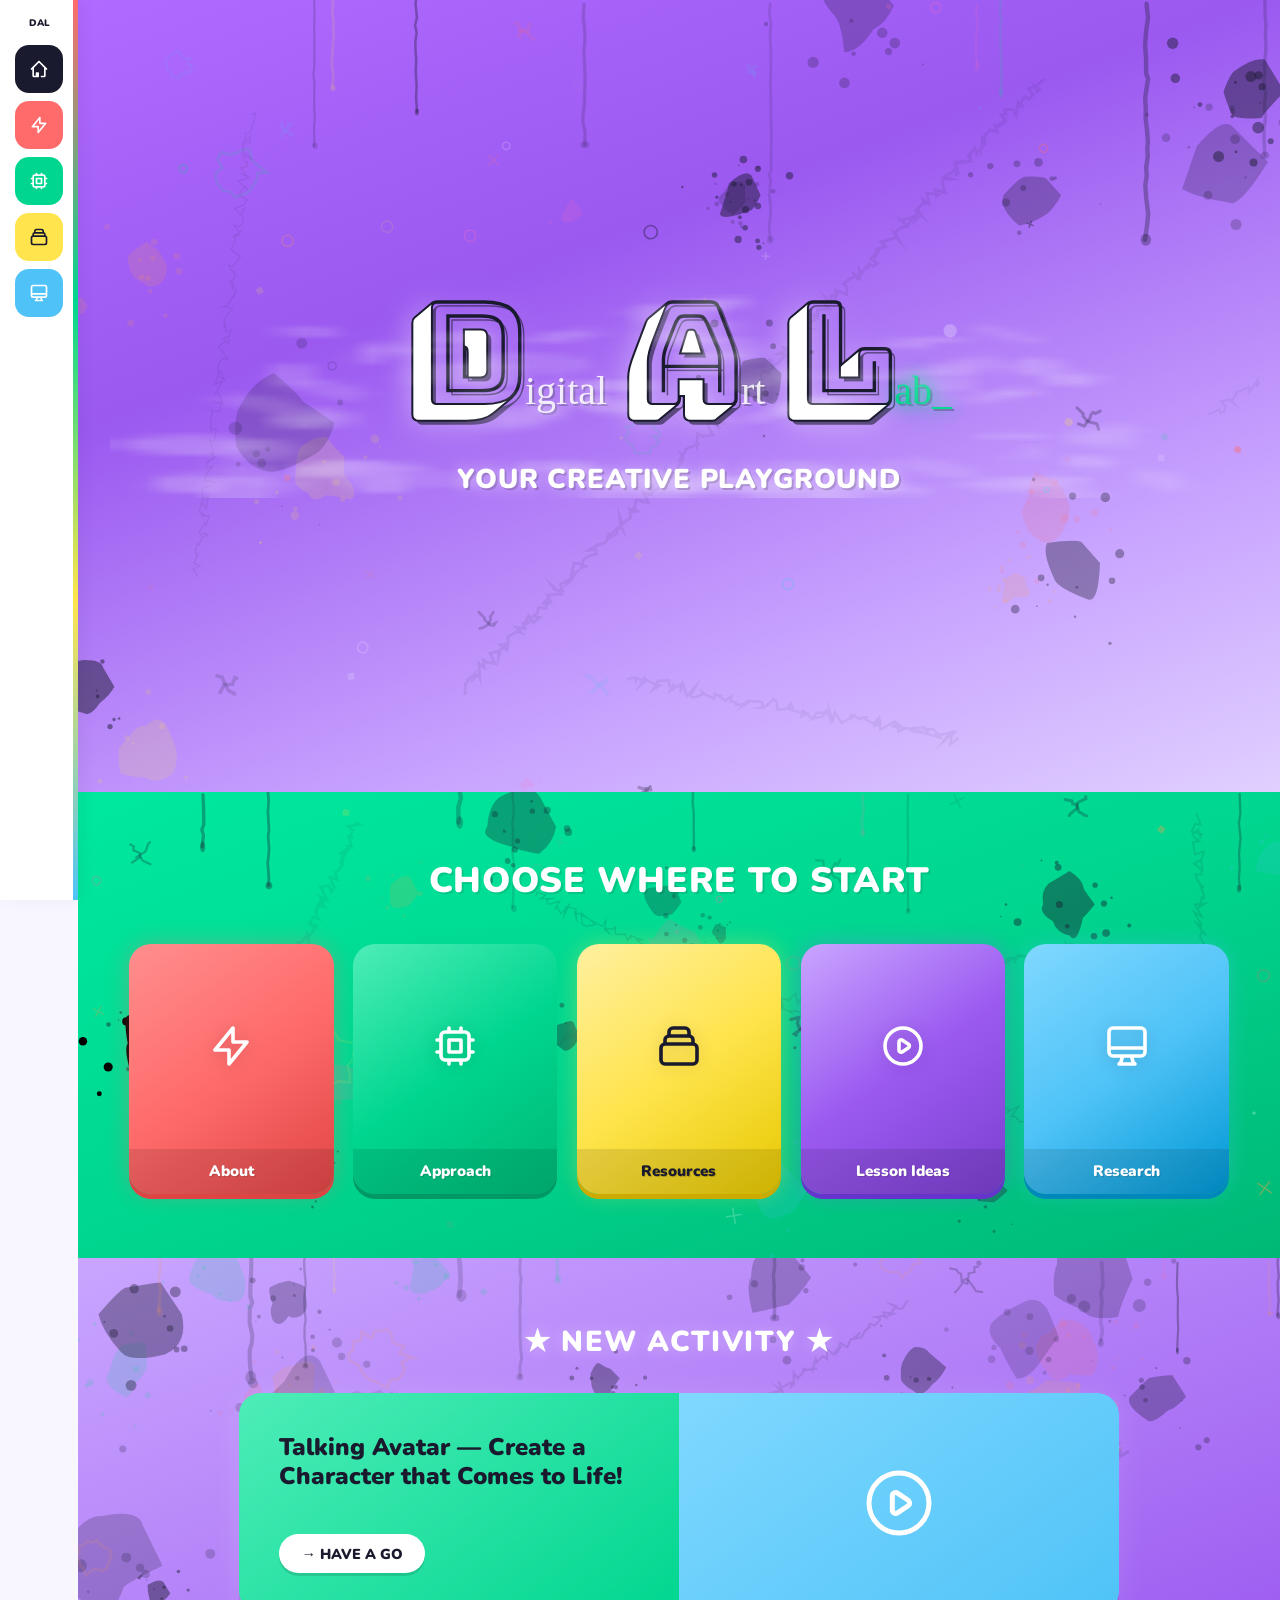
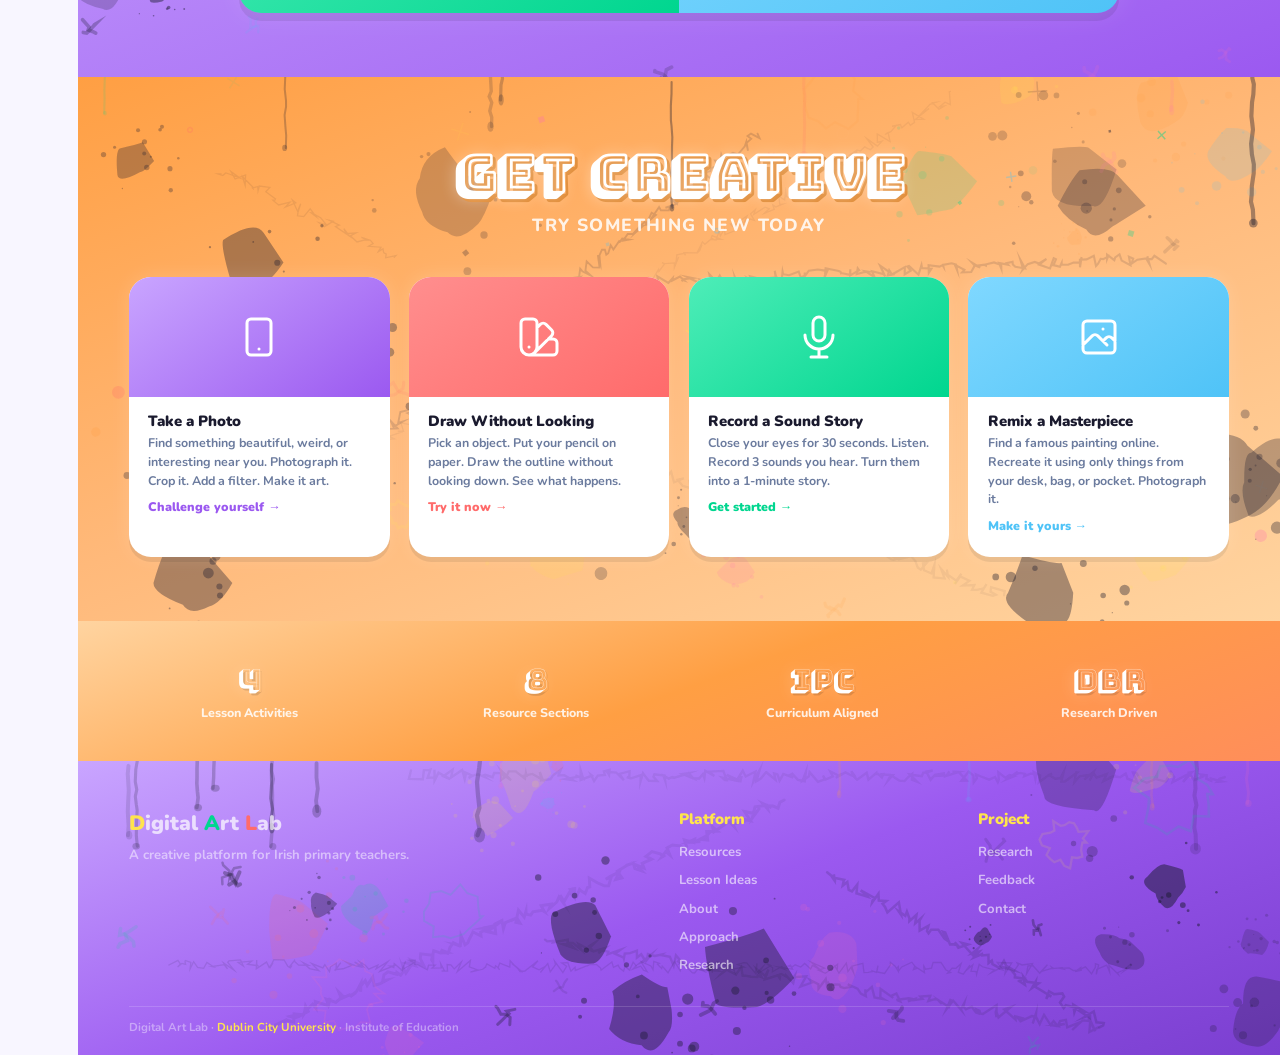
==== commit 3c59f1c4: "Add files via upload" ====
--- a/index.html
+++ b/index.html
@@ -15,7 +15,7 @@
 h1,h2,h3,h4,h5,h6,p,span,div,li,a,button{font-family:'Nunito',sans-serif}
 
 .sidebar{position:fixed;left:0;top:0;bottom:0;width:78px;background:var(--white);z-index:200;display:flex;flex-direction:column;align-items:center;padding:1rem 0;box-shadow:4px 0 15px rgba(0,0,0,.05)}
-.sidebar::after{content:'';position:absolute;right:0;top:0;bottom:0;width:5px;background:linear-gradient(180deg,var(--coral),var(--green),var(--yellow),var(--purple),var(--blue))}
+.sidebar::after{content:'';position:absolute;right:0;top:0;bottom:0;width:5px;background:linear-gradient(180deg,var(--coral),var(--green),var(--yellow),var(--blue))}
 .sl{font-size:.6rem;font-weight:900;text-align:center;color:var(--navy);margin-bottom:1rem}
 .sn{display:flex;flex-direction:column;align-items:center;gap:.5rem;list-style:none;flex:1}
 .sn a{width:48px;height:48px;border-radius:14px;display:flex;align-items:center;justify-content:center;transition:all .2s;position:relative;color:var(--white)}
@@ -23,7 +23,7 @@
 .sn a svg{width:20px;height:20px;fill:none;stroke:currentColor;stroke-width:2;stroke-linecap:round;stroke-linejoin:round}
 .sn a .t{position:absolute;left:60px;background:var(--navy);color:var(--white);padding:.25rem .6rem;border-radius:6px;font-size:.65rem;font-weight:800;white-space:nowrap;opacity:0;pointer-events:none;transition:all .15s;transform:translateX(-4px);z-index:999}
 .sn a:hover .t{opacity:1;transform:translateX(0)}
-.s-home{background:var(--navy)}.s-about{background:var(--coral)}.s-approach{background:var(--green)}.s-resources{background:var(--yellow);color:var(--navy)!important}.s-lessons{background:var(--purple)}.s-research{background:var(--blue)}
+.s-home{background:var(--navy)}.s-about{background:var(--coral)}.s-approach{background:var(--green)}.s-resources{background:var(--yellow);color:var(--navy)!important}.s-research{background:var(--blue)}
 .main{margin-left:78px}
 
 .hero{position:relative;min-height:88vh;display:flex;flex-direction:column;align-items:center;justify-content:center;text-align:center;overflow:hidden;background:linear-gradient(160deg,#B06AFF,#9B59F0 35%,#C9A5FF 75%,#E0D0FF);padding:2rem}
@@ -117,7 +117,6 @@
 <li><a href="about.html" class="s-about"><svg viewBox="0 0 24 24"><path d="M13 10V3L4 14h7v7l9-11h-7z"/></svg><span class="t">About</span></a></li>
 <li><a href="approach.html" class="s-approach"><svg viewBox="0 0 24 24"><path d="M9 3v2m6-2v2M9 19v2m6-2v2M5 9H3m2 6H3m18-6h-2m2 6h-2M7 19h10a2 2 0 002-2V7a2 2 0 00-2-2H7a2 2 0 00-2 2v10a2 2 0 002 2zM9 9h6v6H9V9z"/></svg><span class="t">Approach</span></a></li>
 <li><a href="resources.html" class="s-resources"><svg viewBox="0 0 24 24"><path d="M19 11H5m14 0a2 2 0 012 2v6a2 2 0 01-2 2H5a2 2 0 01-2-2v-6a2 2 0 012-2m14 0V9a2 2 0 00-2-2M5 11V9a2 2 0 012-2m0 0V5a2 2 0 012-2h6a2 2 0 012 2v2M7 7h10"/></svg><span class="t">Resources</span></a></li>
-<li><a href="talking-avatar.html" class="s-lessons"><svg viewBox="0 0 24 24"><path d="M14.752 11.168l-3.197-2.132A1 1 0 0010 9.87v4.263a1 1 0 001.555.832l3.197-2.132a1 1 0 000-1.664z"/><path d="M21 12a9 9 0 11-18 0 9 9 0 0118 0z"/></svg><span class="t">Lessons</span></a></li>
 <li><a href="research.html" class="s-research"><svg viewBox="0 0 24 24"><path d="M9.75 17L9 20l-1 1h8l-1-1-.75-3M3 13h18M5 17h14a2 2 0 002-2V5a2 2 0 00-2-2H5a2 2 0 00-2 2v10a2 2 0 002 2z"/></svg><span class="t">Research</span></a></li>
 </ul></aside>
 <div class="main">
@@ -140,12 +139,12 @@
 <h2>★ NEW ACTIVITY ★</h2>
 <div class="fc"><div class="f1"><h3>Talking Avatar — Create a Character that Comes to Life!</h3><a href="talking-avatar.html" class="hago">→ HAVE A GO</a></div><div class="f2"><svg viewBox="0 0 24 24"><path d="M14.752 11.168l-3.197-2.132A1 1 0 0010 9.87v4.263a1 1 0 001.555.832l3.197-2.132a1 1 0 000-1.664z"/><path d="M21 12a9 9 0 11-18 0 9 9 0 0118 0z"/></svg></div></div></section>
 <section class="ls"><canvas id="lb"></canvas><canvas id="la"></canvas>
-<h2>LESSONS</h2><p class="sub">MAKE YOUR WAY</p>
+<h2>GET CREATIVE</h2><p class="sub">TRY SOMETHING NEW TODAY</p>
 <div class="lg">
-<a href="talking-avatar.html" class="lc"><div class="lt"><svg viewBox="0 0 24 24"><path d="M12 6.253v13m0-13C10.832 5.477 9.246 5 7.5 5S4.168 5.477 3 6.253v13C4.168 18.477 5.754 18 7.5 18s3.332.477 4.5 1.253m0-13C13.168 5.477 14.754 5 16.5 5c1.747 0 3.332.477 4.5 1.253v13C19.832 18.477 18.247 18 16.5 18c-1.746 0-3.332.477-4.5 1.253"/></svg></div><div class="lbd"><span class="la">1st – 2nd Class</span><h4>Willy Wonka</h4><p>Create a digital talking portrait of Roald Dahl's character.</p><span>Have a go →</span></div></a>
-<a href="talking-avatar.html" class="lc"><div class="lt"><svg viewBox="0 0 24 24"><path d="M7 21a4 4 0 01-4-4V5a2 2 0 012-2h4a2 2 0 012 2v12a4 4 0 01-4 4zm0 0h12a2 2 0 002-2v-4a2 2 0 00-2-2h-2.343M11 7.343l1.657-1.657a2 2 0 012.828 0l2.829 2.829a2 2 0 010 2.828l-8.486 8.485M7 17h.01"/></svg></div><div class="lbd"><span class="la">3rd – 4th Class</span><h4>Fauvism</h4><p>Create a digital character inspired by bold Fauvist art.</p><span>Have a go →</span></div></a>
-<a href="talking-avatar.html" class="lc"><div class="lt"><svg viewBox="0 0 24 24"><path d="M3.055 11H5a2 2 0 012 2v1a2 2 0 002 2 2 2 0 012 2v2.945M8 3.935V5.5A2.5 2.5 0 0010.5 8h.5a2 2 0 012 2 2 2 0 104 0 2 2 0 012-2h1.064M15 20.488V18a2 2 0 012-2h3.064M21 12a9 9 0 11-18 0 9 9 0 0118 0z"/></svg></div><div class="lbd"><span class="la">3rd – 4th Class</span><h4>Titanic</h4><p>Create a fictional Titanic passenger's talking portrait.</p><span>Have a go →</span></div></a>
-<a href="talking-avatar.html" class="lc"><div class="lt"><svg viewBox="0 0 24 24"><path d="M9 12l2 2 4-4m5.618-4.016A11.955 11.955 0 0112 2.944a11.955 11.955 0 01-8.618 3.04A12.02 12.02 0 003 9c0 5.591 3.824 10.29 9 11.622 5.176-1.332 9-6.03 9-11.622 0-1.042-.133-2.052-.382-3.016z"/></svg></div><div class="lbd"><span class="la">5th – 6th Class</span><h4>Vikings</h4><p>Bring a Viking warrior to life with traditional art + tech.</p><span>Have a go →</span></div></a>
+<div class="lc" style="cursor:default"><div class="lt" style="background:linear-gradient(145deg,#C9A5FF,var(--purple))"><svg viewBox="0 0 24 24" style="width:48px;height:48px;fill:none;stroke:white;stroke-width:1.5;stroke-linecap:round"><path d="M12 18h.01M8 21h8a2 2 0 002-2V5a2 2 0 00-2-2H8a2 2 0 00-2 2v14a2 2 0 002 2z"/></svg></div><div class="lbd"><h4>Take a Photo</h4><p>Find something beautiful, weird, or interesting near you. Photograph it. Crop it. Add a filter. Make it art.</p><span style="color:var(--purple)">Challenge yourself →</span></div></div>
+<div class="lc" style="cursor:default"><div class="lt" style="background:linear-gradient(145deg,#FF8E8E,var(--coral))"><svg viewBox="0 0 24 24" style="width:48px;height:48px;fill:none;stroke:white;stroke-width:1.5;stroke-linecap:round"><path d="M7 21a4 4 0 01-4-4V5a2 2 0 012-2h4a2 2 0 012 2v12a4 4 0 01-4 4zm0 0h12a2 2 0 002-2v-4a2 2 0 00-2-2h-2.343M11 7.343l1.657-1.657a2 2 0 012.828 0l2.829 2.829a2 2 0 010 2.828l-8.486 8.485M7 17h.01"/></svg></div><div class="lbd"><h4>Draw Without Looking</h4><p>Pick an object. Put your pencil on paper. Draw the outline without looking down. See what happens.</p><span style="color:var(--coral)">Try it now →</span></div></div>
+<div class="lc" style="cursor:default"><div class="lt" style="background:linear-gradient(145deg,#4EEDB8,var(--green))"><svg viewBox="0 0 24 24" style="width:48px;height:48px;fill:none;stroke:white;stroke-width:1.5;stroke-linecap:round"><path d="M19 11a7 7 0 01-7 7m0 0a7 7 0 01-7-7m7 7v4m0 0H8m4 0h4m-4-8a3 3 0 01-3-3V5a3 3 0 116 0v6a3 3 0 01-3 3z"/></svg></div><div class="lbd"><h4>Record a Sound Story</h4><p>Close your eyes for 30 seconds. Listen. Record 3 sounds you hear. Turn them into a 1-minute story.</p><span style="color:var(--green)">Get started →</span></div></div>
+<div class="lc" style="cursor:default"><div class="lt" style="background:linear-gradient(145deg,#80D8FF,var(--blue))"><svg viewBox="0 0 24 24" style="width:48px;height:48px;fill:none;stroke:white;stroke-width:1.5;stroke-linecap:round"><path d="M4 16l4.586-4.586a2 2 0 012.828 0L16 16m-2-2l1.586-1.586a2 2 0 012.828 0L20 14m-6-6h.01M6 20h12a2 2 0 002-2V6a2 2 0 00-2-2H6a2 2 0 00-2 2v12a2 2 0 002 2z"/></svg></div><div class="lbd"><h4>Remix a Masterpiece</h4><p>Find a famous painting online. Recreate it using only things from your desk, bag, or pocket. Photograph it.</p><span style="color:var(--blue)">Make it yours →</span></div></div>
 </div></section>
 <div class="sb"><div><span>4</span><span>Lesson Activities</span></div><div><span>8</span><span>Resource Sections</span></div><div><span>IPC</span><span>Curriculum Aligned</span></div><div><span>DBR</span><span>Research Driven</span></div></div>
 <footer><canvas id="ftBg"></canvas>
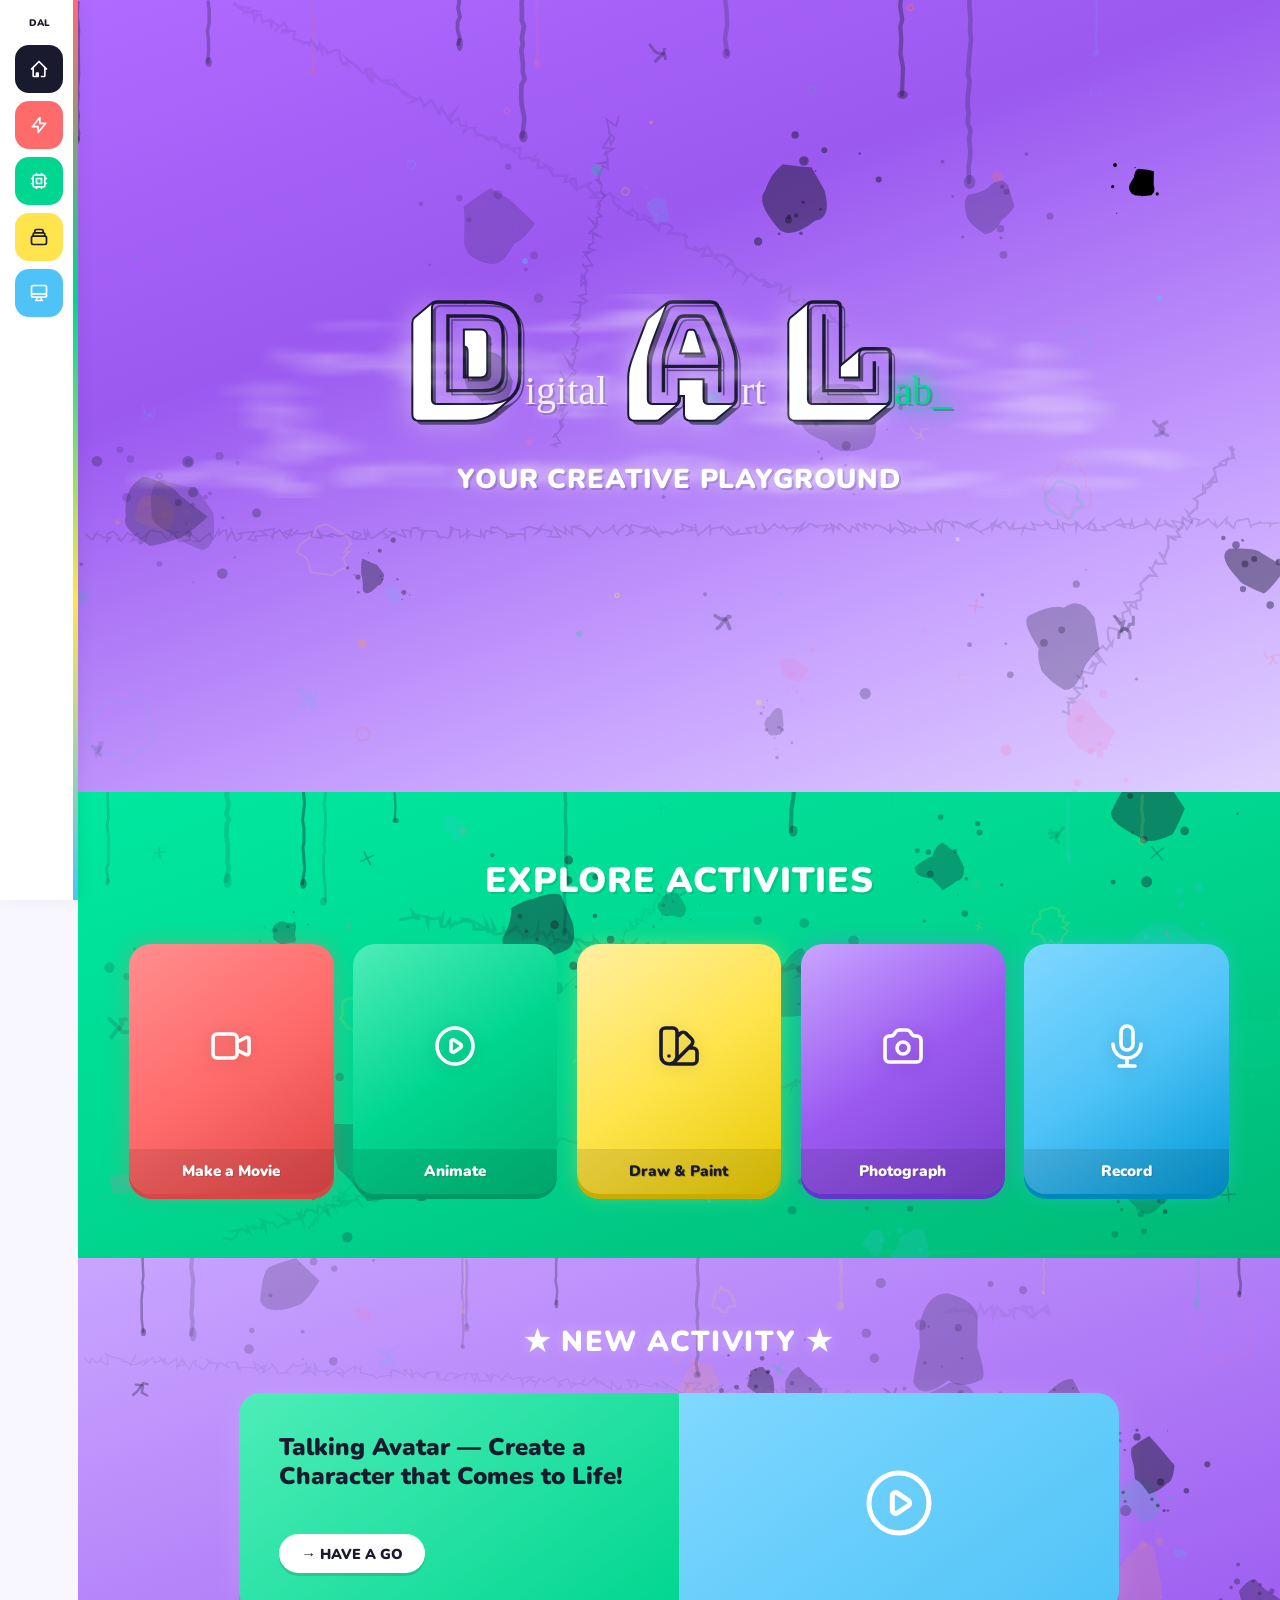
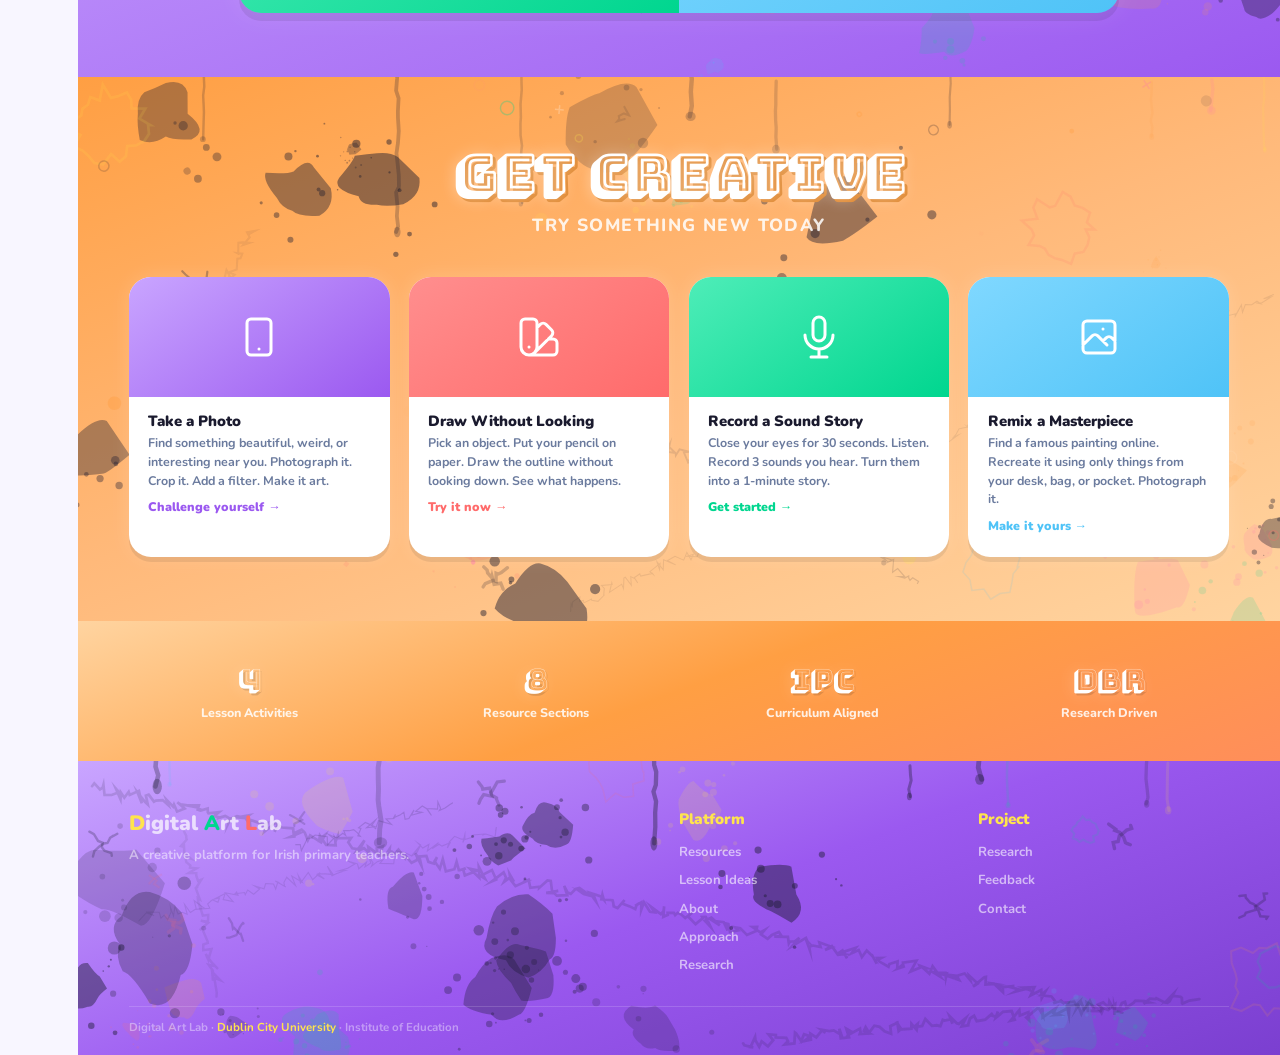
==== commit 4c54fe3d: "Rename index (9).html to index.html" ====
--- a/index.html
+++ b/index.html
@@ -127,13 +127,13 @@
 <p class="hero-tagline">YOUR CREATIVE PLAYGROUND</p>
 </div></section>
 <section class="cs"><canvas id="cb"></canvas><canvas id="ca"></canvas>
-<h2>CHOOSE WHERE TO START</h2>
+<h2>EXPLORE ACTIVITIES</h2>
 <div class="cg">
-<a href="about.html" class="gc g1"><div class="gv"><svg viewBox="0 0 24 24"><path d="M13 10V3L4 14h7v7l9-11h-7z"/></svg></div><div class="gl">About</div></a>
-<a href="approach.html" class="gc g2"><div class="gv"><svg viewBox="0 0 24 24"><path d="M9 3v2m6-2v2M9 19v2m6-2v2M5 9H3m2 6H3m18-6h-2m2 6h-2M7 19h10a2 2 0 002-2V7a2 2 0 00-2-2H7a2 2 0 00-2 2v10a2 2 0 002 2zM9 9h6v6H9V9z"/></svg></div><div class="gl">Approach</div></a>
-<a href="resources.html" class="gc g3"><div class="gv"><svg viewBox="0 0 24 24"><path d="M19 11H5m14 0a2 2 0 012 2v6a2 2 0 01-2 2H5a2 2 0 01-2-2v-6a2 2 0 012-2m14 0V9a2 2 0 00-2-2M5 11V9a2 2 0 012-2m0 0V5a2 2 0 012-2h6a2 2 0 012 2v2M7 7h10"/></svg></div><div class="gl">Resources</div></a>
-<a href="talking-avatar.html" class="gc g4"><div class="gv"><svg viewBox="0 0 24 24"><path d="M14.752 11.168l-3.197-2.132A1 1 0 0010 9.87v4.263a1 1 0 001.555.832l3.197-2.132a1 1 0 000-1.664z"/><path d="M21 12a9 9 0 11-18 0 9 9 0 0118 0z"/></svg></div><div class="gl">Lesson Ideas</div></a>
-<a href="research.html" class="gc g5"><div class="gv"><svg viewBox="0 0 24 24"><path d="M9.75 17L9 20l-1 1h8l-1-1-.75-3M3 13h18M5 17h14a2 2 0 002-2V5a2 2 0 00-2-2H5a2 2 0 00-2 2v10a2 2 0 002 2z"/></svg></div><div class="gl">Research</div></a>
+<div class="gc g1" style="cursor:default"><div class="gv"><svg viewBox="0 0 24 24"><path d="M15 10l4.553-2.276A1 1 0 0121 8.618v6.764a1 1 0 01-1.447.894L15 14M5 18h8a2 2 0 002-2V8a2 2 0 00-2-2H5a2 2 0 00-2 2v8a2 2 0 002 2z"/></svg></div><div class="gl">Make a Movie</div></a></div>
+<div class="gc g2" style="cursor:default"><div class="gv"><svg viewBox="0 0 24 24"><path d="M14.752 11.168l-3.197-2.132A1 1 0 0010 9.87v4.263a1 1 0 001.555.832l3.197-2.132a1 1 0 000-1.664z"/><path d="M21 12a9 9 0 11-18 0 9 9 0 0118 0z"/></svg></div><div class="gl">Animate</div></div>
+<div class="gc g3" style="cursor:default"><div class="gv"><svg viewBox="0 0 24 24" style="color:var(--navy)"><path d="M7 21a4 4 0 01-4-4V5a2 2 0 012-2h4a2 2 0 012 2v12a4 4 0 01-4 4zm0 0h12a2 2 0 002-2v-4a2 2 0 00-2-2h-2.343M11 7.343l1.657-1.657a2 2 0 012.828 0l2.829 2.829a2 2 0 010 2.828l-8.486 8.485M7 17h.01"/></svg></div><div class="gl">Draw &amp; Paint</div></div>
+<div class="gc g4" style="cursor:default"><div class="gv"><svg viewBox="0 0 24 24"><path d="M3 9a2 2 0 012-2h.93a2 2 0 001.664-.89l.812-1.22A2 2 0 0110.07 4h3.86a2 2 0 011.664.89l.812 1.22A2 2 0 0018.07 7H19a2 2 0 012 2v9a2 2 0 01-2 2H5a2 2 0 01-2-2V9z"/><path d="M15 13a3 3 0 11-6 0 3 3 0 016 0z"/></svg></div><div class="gl">Photograph</div></div>
+<div class="gc g5" style="cursor:default"><div class="gv"><svg viewBox="0 0 24 24"><path d="M19 11a7 7 0 01-7 7m0 0a7 7 0 01-7-7m7 7v4m0 0H8m4 0h4m-4-8a3 3 0 01-3-3V5a3 3 0 116 0v6a3 3 0 01-3 3z"/></svg></div><div class="gl">Record</div></div>
 </div></section>
 <section class="ft"><canvas id="fb2"></canvas>
 <h2>★ NEW ACTIVITY ★</h2>
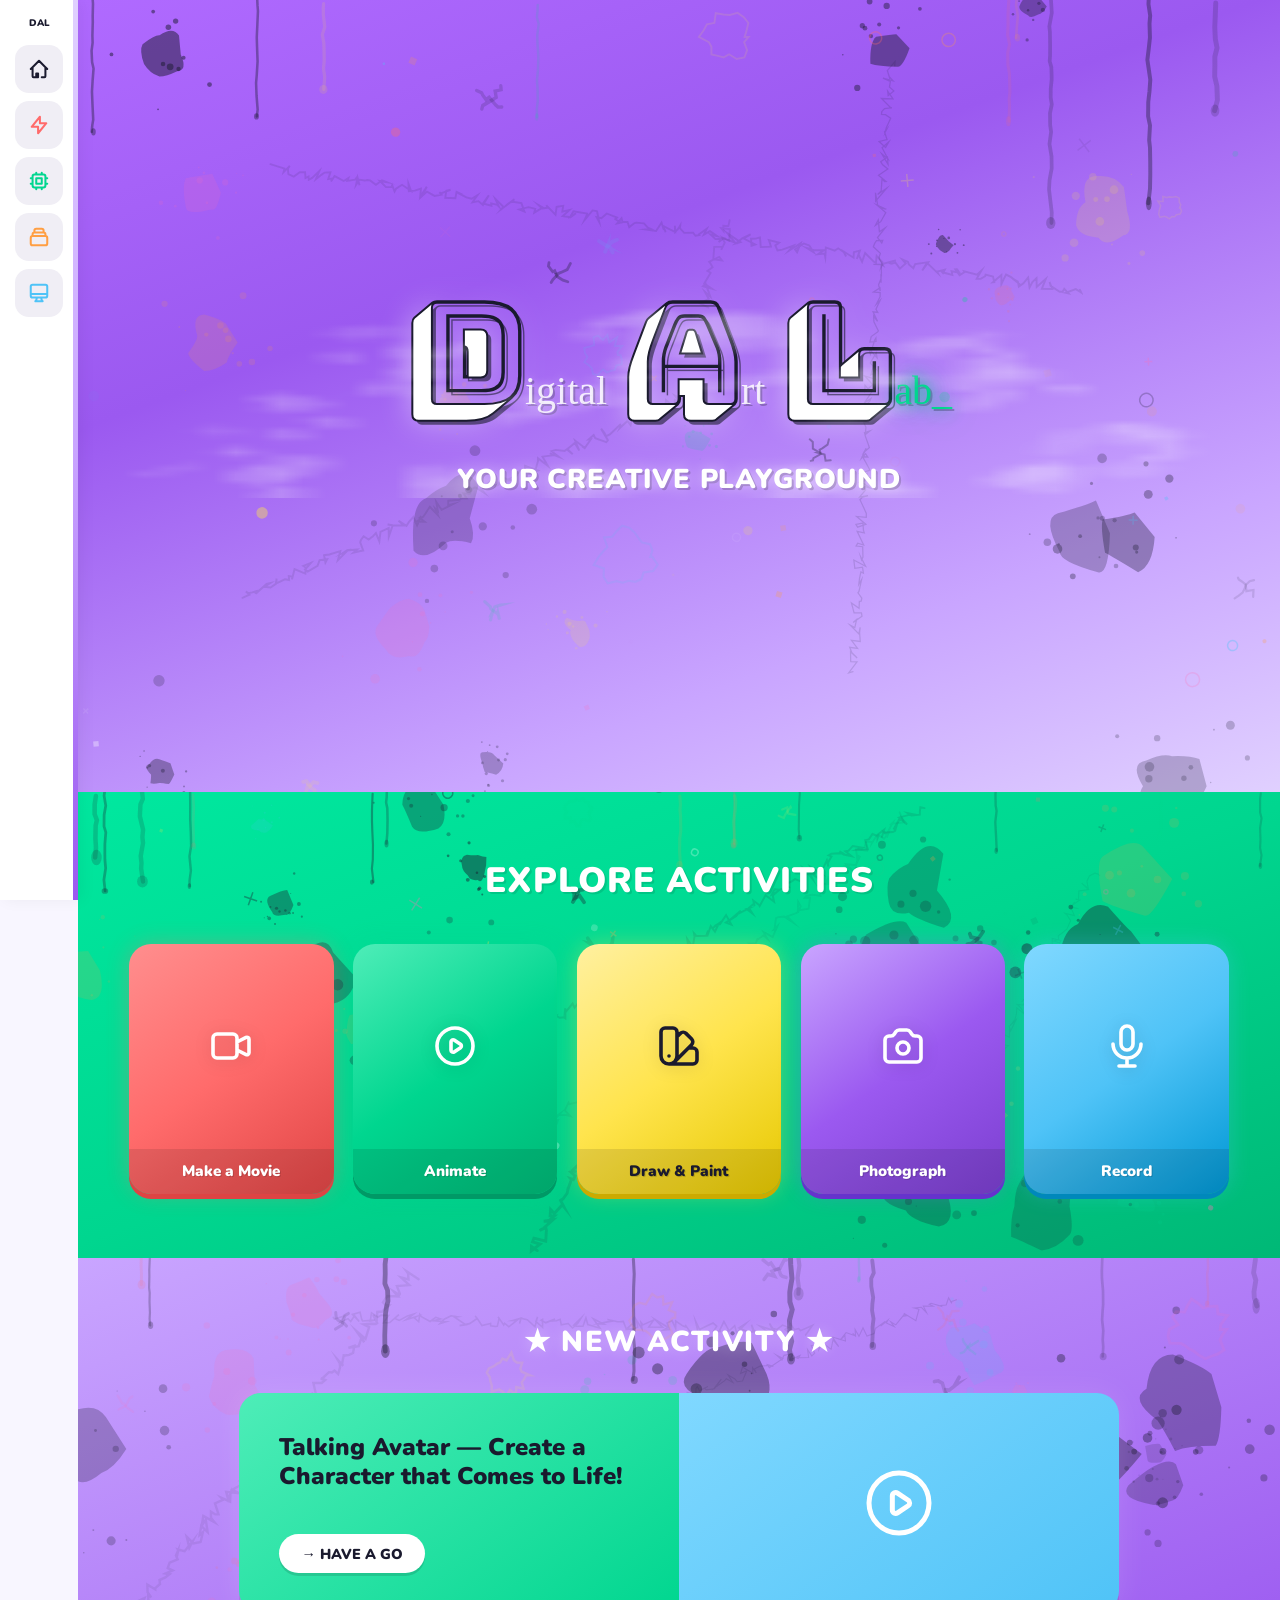
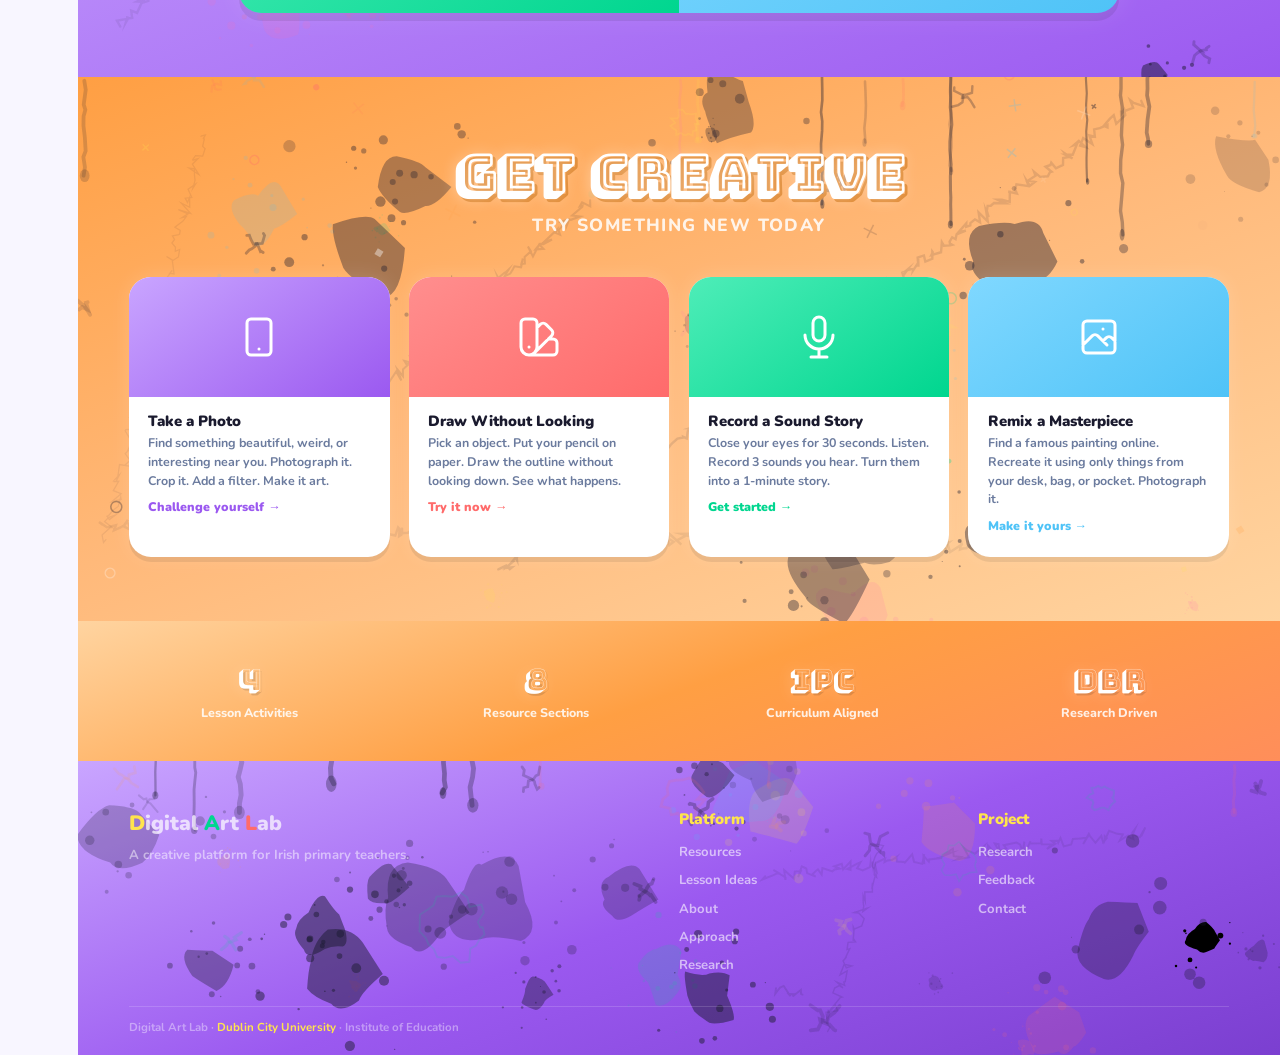
==== commit 06efc0f5: "Add files via upload" ====
--- a/index.html
+++ b/index.html
@@ -15,15 +15,15 @@
 h1,h2,h3,h4,h5,h6,p,span,div,li,a,button{font-family:'Nunito',sans-serif}
 
 .sidebar{position:fixed;left:0;top:0;bottom:0;width:78px;background:var(--white);z-index:200;display:flex;flex-direction:column;align-items:center;padding:1rem 0;box-shadow:4px 0 15px rgba(0,0,0,.05)}
-.sidebar::after{content:'';position:absolute;right:0;top:0;bottom:0;width:5px;background:linear-gradient(180deg,var(--coral),var(--green),var(--yellow),var(--blue))}
+.sidebar::after{content:'';position:absolute;right:0;top:0;bottom:0;width:5px;background:linear-gradient(180deg,#e0d0ff,#c9a5ff,#9B59F0)}
 .sl{font-size:.6rem;font-weight:900;text-align:center;color:var(--navy);margin-bottom:1rem}
 .sn{display:flex;flex-direction:column;align-items:center;gap:.5rem;list-style:none;flex:1}
 .sn a{width:48px;height:48px;border-radius:14px;display:flex;align-items:center;justify-content:center;transition:all .2s;position:relative;color:var(--white)}
-.sn a:hover{transform:scale(1.1);filter:brightness(1.15)}
-.sn a svg{width:20px;height:20px;fill:none;stroke:currentColor;stroke-width:2;stroke-linecap:round;stroke-linejoin:round}
+.sn a:hover{transform:scale(1.1);background:#e8e4f0}
+.sn a svg{width:22px;height:22px;fill:none;stroke:currentColor;stroke-width:2.2;stroke-linecap:round;stroke-linejoin:round}
 .sn a .t{position:absolute;left:60px;background:var(--navy);color:var(--white);padding:.25rem .6rem;border-radius:6px;font-size:.65rem;font-weight:800;white-space:nowrap;opacity:0;pointer-events:none;transition:all .15s;transform:translateX(-4px);z-index:999}
 .sn a:hover .t{opacity:1;transform:translateX(0)}
-.s-home{background:var(--navy)}.s-about{background:var(--coral)}.s-approach{background:var(--green)}.s-resources{background:var(--yellow);color:var(--navy)!important}.s-research{background:var(--blue)}
+.s-home{background:#f0eef5;color:var(--navy)!important}.s-about{background:#f0eef5;color:var(--coral)!important}.s-approach{background:#f0eef5;color:var(--green)!important}.s-resources{background:#f0eef5;color:var(--orange)!important}.s-research{background:#f0eef5;color:var(--blue)!important}
 .main{margin-left:78px}
 
 .hero{position:relative;min-height:88vh;display:flex;flex-direction:column;align-items:center;justify-content:center;text-align:center;overflow:hidden;background:linear-gradient(160deg,#B06AFF,#9B59F0 35%,#C9A5FF 75%,#E0D0FF);padding:2rem}
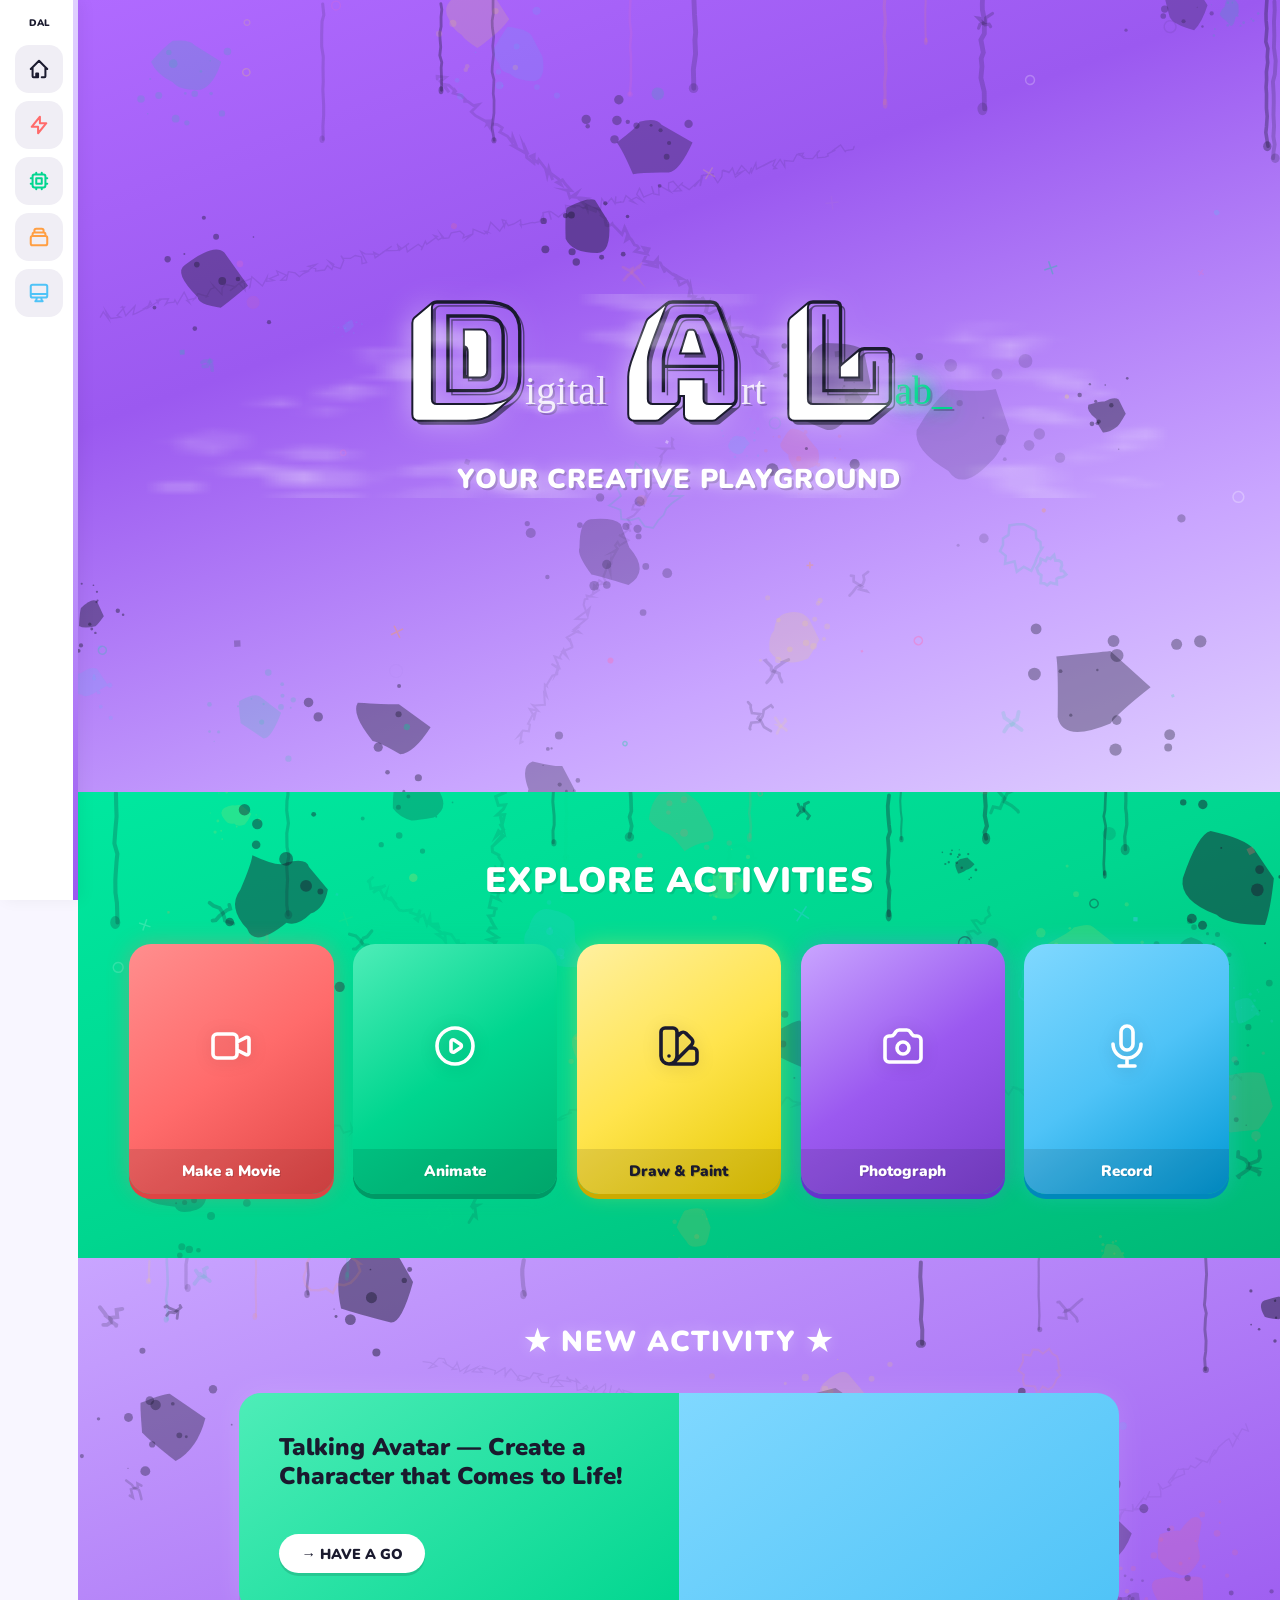
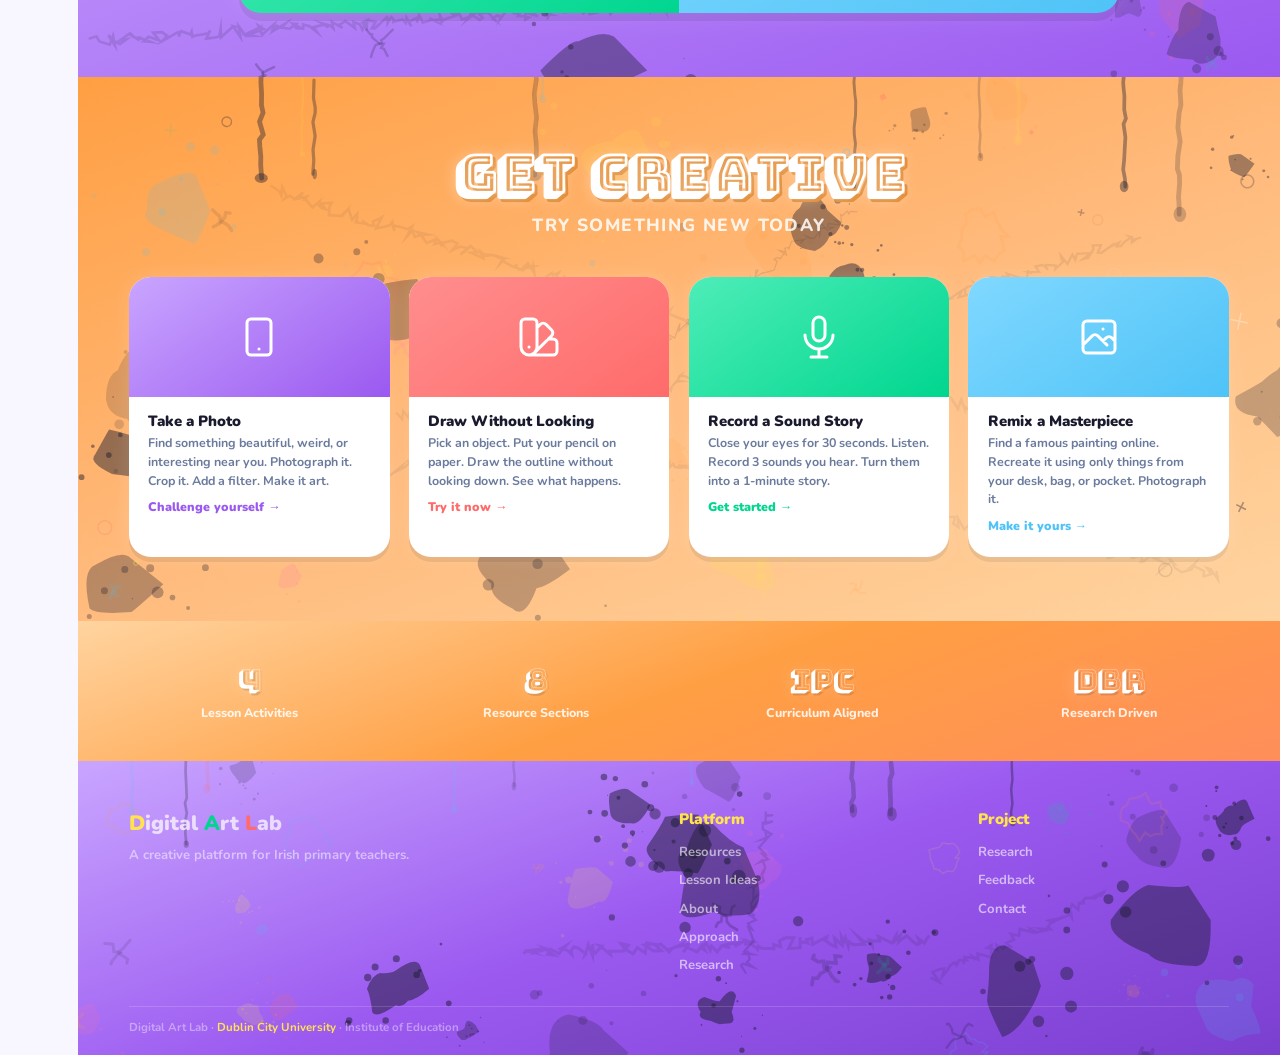
==== commit 3c4c465e: "Rename index (10).html to index.html" ====
--- a/index.html
+++ b/index.html
@@ -137,7 +137,7 @@
 </div></section>
 <section class="ft"><canvas id="fb2"></canvas>
 <h2>★ NEW ACTIVITY ★</h2>
-<div class="fc"><div class="f1"><h3>Talking Avatar — Create a Character that Comes to Life!</h3><a href="talking-avatar.html" class="hago">→ HAVE A GO</a></div><div class="f2"><svg viewBox="0 0 24 24"><path d="M14.752 11.168l-3.197-2.132A1 1 0 0010 9.87v4.263a1 1 0 001.555.832l3.197-2.132a1 1 0 000-1.664z"/><path d="M21 12a9 9 0 11-18 0 9 9 0 0118 0z"/></svg></div></div></section>
+<div class="fc"><div class="f1"><h3>Talking Avatar — Create a Character that Comes to Life!</h3><a href="talking-avatar.html" class="hago">→ HAVE A GO</a></div><div class="f2" style="padding:0;overflow:hidden"><iframe src="https://drive.google.com/file/d/1I0t1kUQLYhKhEZhxmy10Bv6Wwhwd8jio/preview" style="width:100%;height:100%;border:none" allow="autoplay" allowfullscreen></iframe></div></div></section>
 <section class="ls"><canvas id="lb"></canvas><canvas id="la"></canvas>
 <h2>GET CREATIVE</h2><p class="sub">TRY SOMETHING NEW TODAY</p>
 <div class="lg">
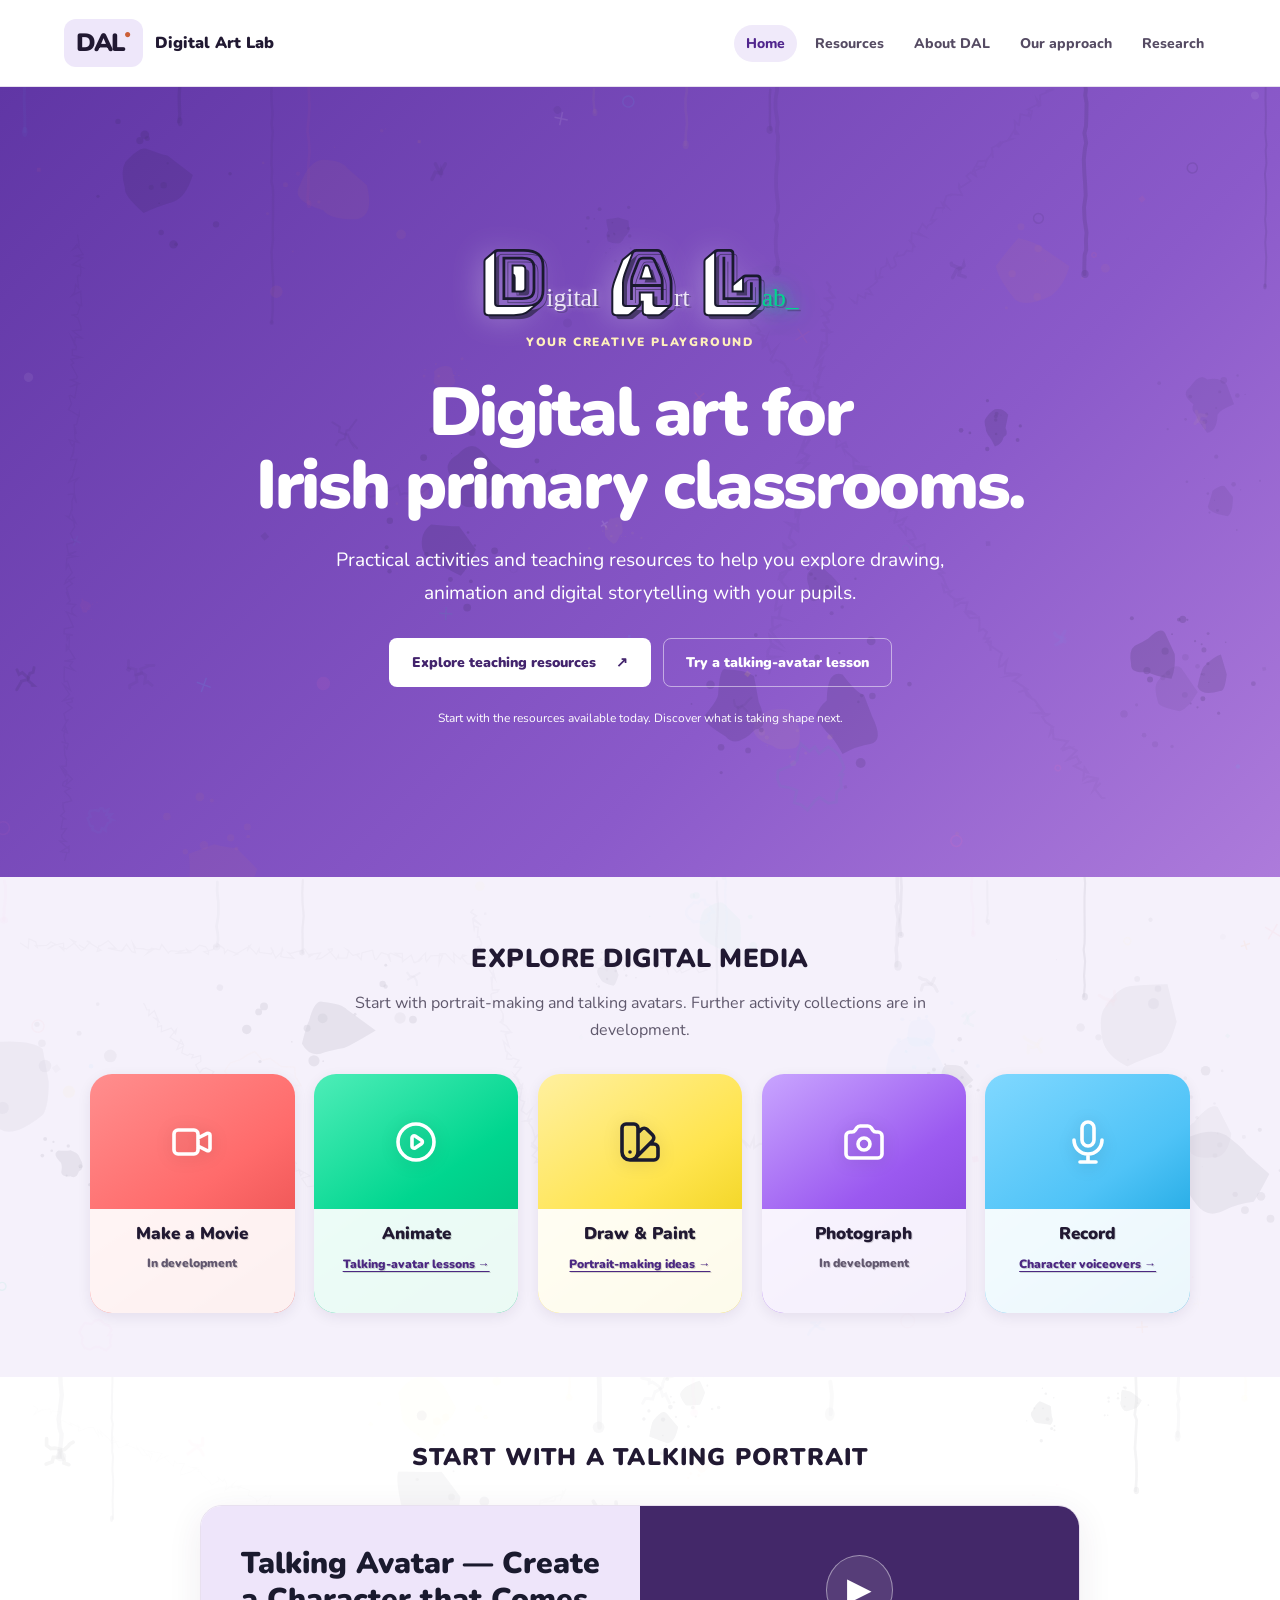
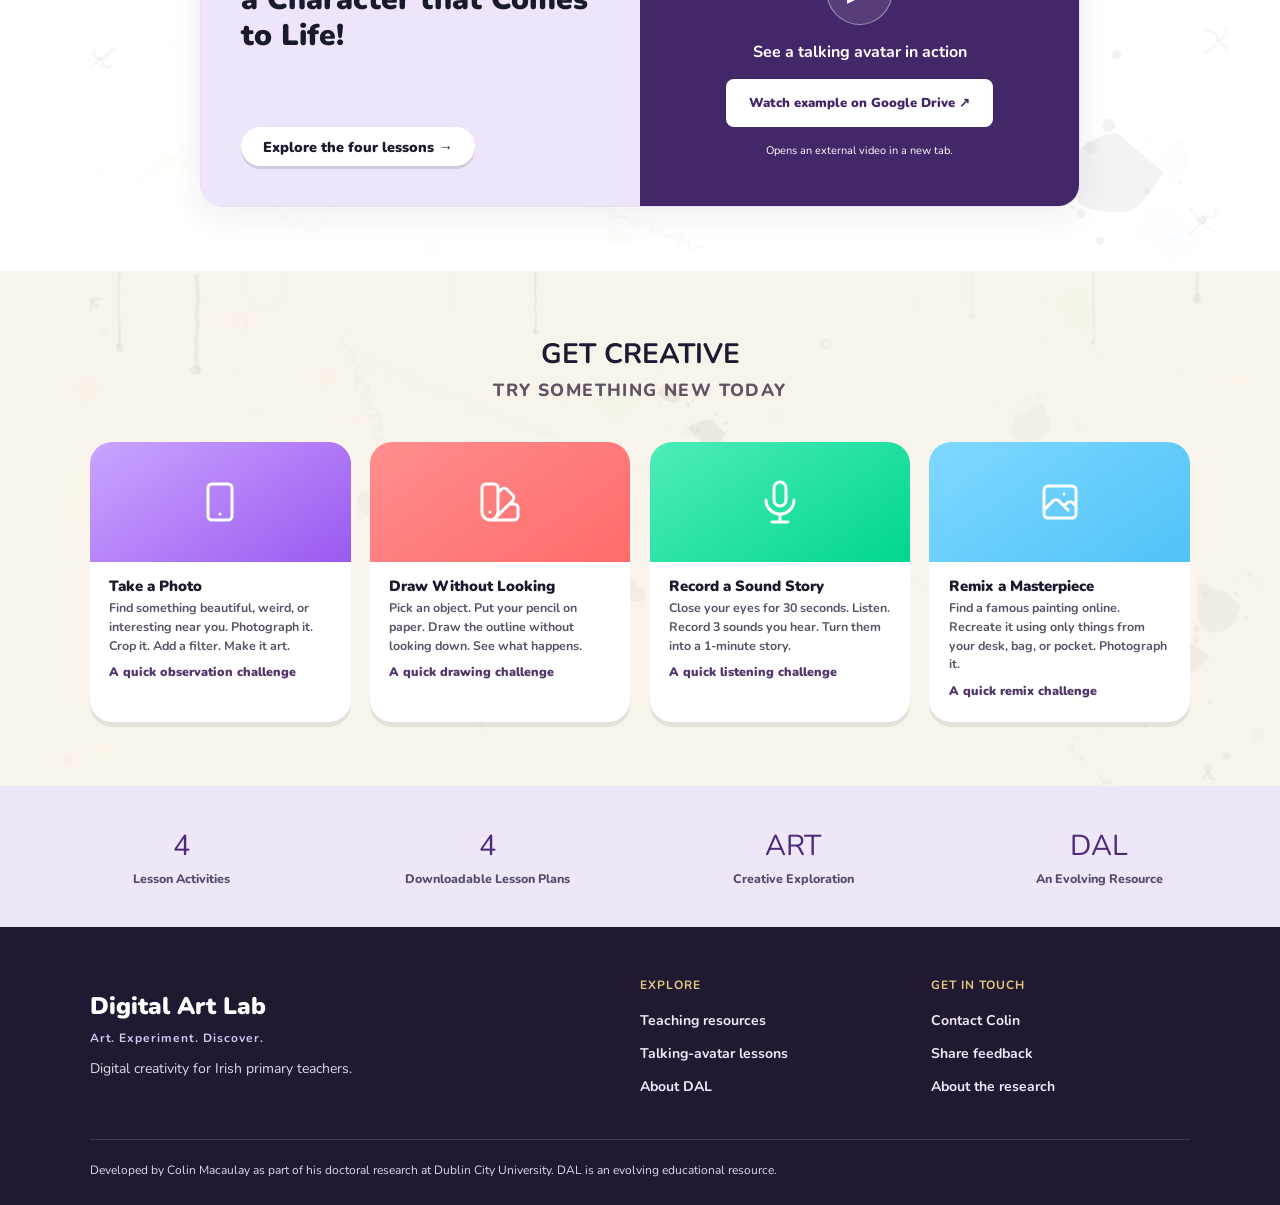
==== commit 2429885f: "Improve DAL navigation, resource access and search foundations" ====
--- a/index.html
+++ b/index.html
@@ -3,7 +3,7 @@
 <head>
 <meta charset="UTF-8">
 <meta name="viewport" content="width=device-width, initial-scale=1.0">
-<title>Digital Art Lab</title>
+<title>Digital Art Resources for Irish Primary Teachers | Digital Art Lab</title>
 <link href="https://fonts.googleapis.com/css2?family=Nunito:wght@600;700;800;900&family=Bungee+Shade&family=Permanent+Marker&display=swap" rel="stylesheet">
 <style>
 :root{--coral:#FF6B6B;--green:#00D68F;--yellow:#FFE44D;--purple:#9B59F0;--blue:#4FC3F7;--orange:#FF9F43;--pink:#FF6EB4;--navy:#1A1A2E;--white:#fff}
@@ -109,47 +109,45 @@
 @media(max-width:900px){.sidebar{width:56px}.sn a{width:38px;height:38px}.main{margin-left:56px}.cg{grid-template-columns:repeat(3,1fr)}.lg{grid-template-columns:1fr 1fr}.fc{grid-template-columns:1fr}.sb{grid-template-columns:1fr 1fr}.fg{grid-template-columns:1fr}.dal-title .big{font-size:clamp(3rem,9vw,6rem)}}
 @media(max-width:600px){.sidebar{display:none}.main{margin-left:0}.cg{grid-template-columns:1fr 1fr}.lg{grid-template-columns:1fr}}
 </style>
+<meta name="description" content="Explore digital art and media activities for Irish primary classrooms, with talking-avatar lessons, teaching guidance and downloadable plans.">
+<link rel="canonical" href="https://www.digitalartlab.ie/">
+<meta property="og:type" content="website"><meta property="og:site_name" content="Digital Art Lab">
+<meta property="og:title" content="Digital Art Resources for Irish Primary Teachers | Digital Art Lab"><meta property="og:description" content="Explore digital art and media activities for Irish primary classrooms, with talking-avatar lessons, teaching guidance and downloadable plans."><meta property="og:url" content="https://www.digitalartlab.ie/">
+<link rel="icon" href="favicon.svg" type="image/svg+xml"><link rel="stylesheet" href="dal.css">
+<script src="dal.js" defer></script>
 </head>
 <body>
-<aside class="sidebar"><div class="sl">DAL</div>
-<ul class="sn">
-<li><a href="index.html" class="s-home"><svg viewBox="0 0 24 24"><path d="M3 12l2-2m0 0l7-7 7 7M5 10v10a1 1 0 001 1h3m10-11l2 2m-2-2v10a1 1 0 01-1 1h-3m-4 0h-2v-4h2v4z"/></svg><span class="t">Home</span></a></li>
-<li><a href="about.html" class="s-about"><svg viewBox="0 0 24 24"><path d="M13 10V3L4 14h7v7l9-11h-7z"/></svg><span class="t">About</span></a></li>
-<li><a href="approach.html" class="s-approach"><svg viewBox="0 0 24 24"><path d="M9 3v2m6-2v2M9 19v2m6-2v2M5 9H3m2 6H3m18-6h-2m2 6h-2M7 19h10a2 2 0 002-2V7a2 2 0 00-2-2H7a2 2 0 00-2 2v10a2 2 0 002 2zM9 9h6v6H9V9z"/></svg><span class="t">Approach</span></a></li>
-<li><a href="resources.html" class="s-resources"><svg viewBox="0 0 24 24"><path d="M19 11H5m14 0a2 2 0 012 2v6a2 2 0 01-2 2H5a2 2 0 01-2-2v-6a2 2 0 012-2m14 0V9a2 2 0 00-2-2M5 11V9a2 2 0 012-2m0 0V5a2 2 0 012-2h6a2 2 0 012 2v2M7 7h10"/></svg><span class="t">Resources</span></a></li>
-<li><a href="research.html" class="s-research"><svg viewBox="0 0 24 24"><path d="M9.75 17L9 20l-1 1h8l-1-1-.75-3M3 13h18M5 17h14a2 2 0 002-2V5a2 2 0 00-2-2H5a2 2 0 00-2 2v10a2 2 0 002 2z"/></svg><span class="t">Research</span></a></li>
-</ul></aside>
-<div class="main">
-<section class="hero"><canvas id="hb"></canvas><canvas id="ha"></canvas>
+<a class="skip-link" href="#content">Skip to content</a><header class="dal-header"><a class="dal-brand" href="index.html" aria-label="Digital Art Lab home"><span class="brand-mark">DAL<span>●</span></span><span class="brand-name">Digital Art Lab</span></a><nav aria-label="Main navigation"><a href="index.html" aria-current="page">Home</a><a href="resources.html">Resources</a><a href="about.html">About DAL</a><a href="approach.html">Our approach</a><a href="research.html">Research</a></nav></header>
+<main class="main" id="content">
+<section class="hero"><canvas aria-hidden="true" id="hb"></canvas><canvas aria-hidden="true" id="ha"></canvas>
 <div class="hc">
-<canvas class="mini-crown" id="mc"></canvas>
-<div class="dal-title"><span class="w1"><span class="big">D</span><span class="sm">igital</span></span><span class="w2"><span class="big">A</span><span class="sm">rt</span></span><span class="w3"><span class="big">L</span><span class="smg">ab_</span></span></div>
-<p class="hero-tagline">YOUR CREATIVE PLAYGROUND</p>
+<canvas aria-hidden="true" class="mini-crown" id="mc"></canvas>
+<div class="dal-title" aria-hidden="true"><span class="w1"><span class="big">D</span><span class="sm">igital</span></span><span class="w2"><span class="big">A</span><span class="sm">rt</span></span><span class="w3"><span class="big">L</span><span class="smg">ab_</span></span></div>
+<p class="hero-eyebrow">YOUR CREATIVE PLAYGROUND</p><h1>Digital art for<br>Irish primary classrooms.</h1><p class="hero-intro">Practical activities and teaching resources to help you explore drawing, animation and digital storytelling with your pupils.</p><div class="hero-actions"><a class="dal-button" href="resources.html">Explore teaching resources <span aria-hidden="true">↗</span></a><a class="dal-button secondary" href="talking-avatar.html">Try a talking-avatar lesson</a></div><p class="hero-footnote">Start with the resources available today. Discover what is taking shape next.</p>
 </div></section>
-<section class="cs"><canvas id="cb"></canvas><canvas id="ca"></canvas>
-<h2>EXPLORE ACTIVITIES</h2>
+<section class="cs"><canvas aria-hidden="true" id="cb"></canvas><canvas aria-hidden="true" id="ca"></canvas>
+<h2>EXPLORE DIGITAL MEDIA</h2><p class="section-intro">Start with portrait-making and talking avatars. Further activity collections are in development.</p>
 <div class="cg">
-<div class="gc g1" style="cursor:default"><div class="gv"><svg viewBox="0 0 24 24"><path d="M15 10l4.553-2.276A1 1 0 0121 8.618v6.764a1 1 0 01-1.447.894L15 14M5 18h8a2 2 0 002-2V8a2 2 0 00-2-2H5a2 2 0 00-2 2v8a2 2 0 002 2z"/></svg></div><div class="gl">Make a Movie</div></a></div>
-<div class="gc g2" style="cursor:default"><div class="gv"><svg viewBox="0 0 24 24"><path d="M14.752 11.168l-3.197-2.132A1 1 0 0010 9.87v4.263a1 1 0 001.555.832l3.197-2.132a1 1 0 000-1.664z"/><path d="M21 12a9 9 0 11-18 0 9 9 0 0118 0z"/></svg></div><div class="gl">Animate</div></div>
-<div class="gc g3" style="cursor:default"><div class="gv"><svg viewBox="0 0 24 24" style="color:var(--navy)"><path d="M7 21a4 4 0 01-4-4V5a2 2 0 012-2h4a2 2 0 012 2v12a4 4 0 01-4 4zm0 0h12a2 2 0 002-2v-4a2 2 0 00-2-2h-2.343M11 7.343l1.657-1.657a2 2 0 012.828 0l2.829 2.829a2 2 0 010 2.828l-8.486 8.485M7 17h.01"/></svg></div><div class="gl">Draw &amp; Paint</div></div>
-<div class="gc g4" style="cursor:default"><div class="gv"><svg viewBox="0 0 24 24"><path d="M3 9a2 2 0 012-2h.93a2 2 0 001.664-.89l.812-1.22A2 2 0 0110.07 4h3.86a2 2 0 011.664.89l.812 1.22A2 2 0 0018.07 7H19a2 2 0 012 2v9a2 2 0 01-2 2H5a2 2 0 01-2-2V9z"/><path d="M15 13a3 3 0 11-6 0 3 3 0 016 0z"/></svg></div><div class="gl">Photograph</div></div>
-<div class="gc g5" style="cursor:default"><div class="gv"><svg viewBox="0 0 24 24"><path d="M19 11a7 7 0 01-7 7m0 0a7 7 0 01-7-7m7 7v4m0 0H8m4 0h4m-4-8a3 3 0 01-3-3V5a3 3 0 116 0v6a3 3 0 01-3 3z"/></svg></div><div class="gl">Record</div></div>
+<div class="gc g1" style="cursor:default"><div class="gv"><svg viewBox="0 0 24 24"><path d="M15 10l4.553-2.276A1 1 0 0121 8.618v6.764a1 1 0 01-1.447.894L15 14M5 18h8a2 2 0 002-2V8a2 2 0 00-2-2H5a2 2 0 00-2 2v8a2 2 0 002 2z"/></svg></div><div class="gl">Make a Movie<span class="availability">In development</span></div></div>
+<div class="gc g2" style="cursor:default"><div class="gv"><svg viewBox="0 0 24 24"><path d="M14.752 11.168l-3.197-2.132A1 1 0 0010 9.87v4.263a1 1 0 001.555.832l3.197-2.132a1 1 0 000-1.664z"/><path d="M21 12a9 9 0 11-18 0 9 9 0 0118 0z"/></svg></div><div class="gl">Animate<a class="activity-link" href="talking-avatar.html">Talking-avatar lessons →</a></div></div>
+<div class="gc g3" style="cursor:default"><div class="gv"><svg viewBox="0 0 24 24" style="color:var(--navy)"><path d="M7 21a4 4 0 01-4-4V5a2 2 0 012-2h4a2 2 0 012 2v12a4 4 0 01-4 4zm0 0h12a2 2 0 002-2v-4a2 2 0 00-2-2h-2.343M11 7.343l1.657-1.657a2 2 0 012.828 0l2.829 2.829a2 2 0 010 2.828l-8.486 8.485M7 17h.01"/></svg></div><div class="gl">Draw &amp; Paint<a class="activity-link" href="talking-avatar.html">Portrait-making ideas →</a></div></div>
+<div class="gc g4" style="cursor:default"><div class="gv"><svg viewBox="0 0 24 24"><path d="M3 9a2 2 0 012-2h.93a2 2 0 001.664-.89l.812-1.22A2 2 0 0110.07 4h3.86a2 2 0 011.664.89l.812 1.22A2 2 0 0018.07 7H19a2 2 0 012 2v9a2 2 0 01-2 2H5a2 2 0 01-2-2V9z"/><path d="M15 13a3 3 0 11-6 0 3 3 0 016 0z"/></svg></div><div class="gl">Photograph<span class="availability">In development</span></div></div>
+<div class="gc g5" style="cursor:default"><div class="gv"><svg viewBox="0 0 24 24"><path d="M19 11a7 7 0 01-7 7m0 0a7 7 0 01-7-7m7 7v4m0 0H8m4 0h4m-4-8a3 3 0 01-3-3V5a3 3 0 116 0v6a3 3 0 01-3 3z"/></svg></div><div class="gl">Record<a class="activity-link" href="talking-avatar.html">Character voiceovers →</a></div></div>
 </div></section>
-<section class="ft"><canvas id="fb2"></canvas>
-<h2>★ NEW ACTIVITY ★</h2>
-<div class="fc"><div class="f1"><h3>Talking Avatar — Create a Character that Comes to Life!</h3><a href="talking-avatar.html" class="hago">→ HAVE A GO</a></div><div class="f2" style="padding:0;overflow:hidden"><iframe src="https://drive.google.com/file/d/1I0t1kUQLYhKhEZhxmy10Bv6Wwhwd8jio/preview" style="width:100%;height:100%;border:none" allow="autoplay" allowfullscreen></iframe></div></div></section>
-<section class="ls"><canvas id="lb"></canvas><canvas id="la"></canvas>
+<section class="ft"><canvas aria-hidden="true" id="fb2"></canvas>
+<h2>START WITH A TALKING PORTRAIT</h2>
+<div class="fc"><div class="f1"><h3>Talking Avatar — Create a Character that Comes to Life!</h3><a href="talking-avatar.html" class="hago">Explore the four lessons →</a></div><div class="f2" style="padding:0;overflow:hidden"><div class="video-preview"><span class="video-symbol" aria-hidden="true">▶</span><strong>See a talking avatar in action</strong><a class="dal-button" href="https://drive.google.com/file/d/1I0t1kUQLYhKhEZhxmy10Bv6Wwhwd8jio/view" target="_blank" rel="noopener">Watch example on Google Drive ↗</a><small>Opens an external video in a new tab.</small></div></div></div></section>
+<section class="ls"><canvas aria-hidden="true" id="lb"></canvas><canvas aria-hidden="true" id="la"></canvas>
 <h2>GET CREATIVE</h2><p class="sub">TRY SOMETHING NEW TODAY</p>
 <div class="lg">
-<div class="lc" style="cursor:default"><div class="lt" style="background:linear-gradient(145deg,#C9A5FF,var(--purple))"><svg viewBox="0 0 24 24" style="width:48px;height:48px;fill:none;stroke:white;stroke-width:1.5;stroke-linecap:round"><path d="M12 18h.01M8 21h8a2 2 0 002-2V5a2 2 0 00-2-2H8a2 2 0 00-2 2v14a2 2 0 002 2z"/></svg></div><div class="lbd"><h4>Take a Photo</h4><p>Find something beautiful, weird, or interesting near you. Photograph it. Crop it. Add a filter. Make it art.</p><span style="color:var(--purple)">Challenge yourself →</span></div></div>
-<div class="lc" style="cursor:default"><div class="lt" style="background:linear-gradient(145deg,#FF8E8E,var(--coral))"><svg viewBox="0 0 24 24" style="width:48px;height:48px;fill:none;stroke:white;stroke-width:1.5;stroke-linecap:round"><path d="M7 21a4 4 0 01-4-4V5a2 2 0 012-2h4a2 2 0 012 2v12a4 4 0 01-4 4zm0 0h12a2 2 0 002-2v-4a2 2 0 00-2-2h-2.343M11 7.343l1.657-1.657a2 2 0 012.828 0l2.829 2.829a2 2 0 010 2.828l-8.486 8.485M7 17h.01"/></svg></div><div class="lbd"><h4>Draw Without Looking</h4><p>Pick an object. Put your pencil on paper. Draw the outline without looking down. See what happens.</p><span style="color:var(--coral)">Try it now →</span></div></div>
-<div class="lc" style="cursor:default"><div class="lt" style="background:linear-gradient(145deg,#4EEDB8,var(--green))"><svg viewBox="0 0 24 24" style="width:48px;height:48px;fill:none;stroke:white;stroke-width:1.5;stroke-linecap:round"><path d="M19 11a7 7 0 01-7 7m0 0a7 7 0 01-7-7m7 7v4m0 0H8m4 0h4m-4-8a3 3 0 01-3-3V5a3 3 0 116 0v6a3 3 0 01-3 3z"/></svg></div><div class="lbd"><h4>Record a Sound Story</h4><p>Close your eyes for 30 seconds. Listen. Record 3 sounds you hear. Turn them into a 1-minute story.</p><span style="color:var(--green)">Get started →</span></div></div>
-<div class="lc" style="cursor:default"><div class="lt" style="background:linear-gradient(145deg,#80D8FF,var(--blue))"><svg viewBox="0 0 24 24" style="width:48px;height:48px;fill:none;stroke:white;stroke-width:1.5;stroke-linecap:round"><path d="M4 16l4.586-4.586a2 2 0 012.828 0L16 16m-2-2l1.586-1.586a2 2 0 012.828 0L20 14m-6-6h.01M6 20h12a2 2 0 002-2V6a2 2 0 00-2-2H6a2 2 0 00-2 2v12a2 2 0 002 2z"/></svg></div><div class="lbd"><h4>Remix a Masterpiece</h4><p>Find a famous painting online. Recreate it using only things from your desk, bag, or pocket. Photograph it.</p><span style="color:var(--blue)">Make it yours →</span></div></div>
+<div class="lc" style="cursor:default"><div class="lt" style="background:linear-gradient(145deg,#C9A5FF,var(--purple))"><svg viewBox="0 0 24 24" style="width:48px;height:48px;fill:none;stroke:white;stroke-width:1.5;stroke-linecap:round"><path d="M12 18h.01M8 21h8a2 2 0 002-2V5a2 2 0 00-2-2H8a2 2 0 00-2 2v14a2 2 0 002 2z"/></svg></div><div class="lbd"><h4>Take a Photo</h4><p>Find something beautiful, weird, or interesting near you. Photograph it. Crop it. Add a filter. Make it art.</p><span style="color:var(--purple)">A quick observation challenge</span></div></div>
+<div class="lc" style="cursor:default"><div class="lt" style="background:linear-gradient(145deg,#FF8E8E,var(--coral))"><svg viewBox="0 0 24 24" style="width:48px;height:48px;fill:none;stroke:white;stroke-width:1.5;stroke-linecap:round"><path d="M7 21a4 4 0 01-4-4V5a2 2 0 012-2h4a2 2 0 012 2v12a4 4 0 01-4 4zm0 0h12a2 2 0 002-2v-4a2 2 0 00-2-2h-2.343M11 7.343l1.657-1.657a2 2 0 012.828 0l2.829 2.829a2 2 0 010 2.828l-8.486 8.485M7 17h.01"/></svg></div><div class="lbd"><h4>Draw Without Looking</h4><p>Pick an object. Put your pencil on paper. Draw the outline without looking down. See what happens.</p><span style="color:var(--coral)">A quick drawing challenge</span></div></div>
+<div class="lc" style="cursor:default"><div class="lt" style="background:linear-gradient(145deg,#4EEDB8,var(--green))"><svg viewBox="0 0 24 24" style="width:48px;height:48px;fill:none;stroke:white;stroke-width:1.5;stroke-linecap:round"><path d="M19 11a7 7 0 01-7 7m0 0a7 7 0 01-7-7m7 7v4m0 0H8m4 0h4m-4-8a3 3 0 01-3-3V5a3 3 0 116 0v6a3 3 0 01-3 3z"/></svg></div><div class="lbd"><h4>Record a Sound Story</h4><p>Close your eyes for 30 seconds. Listen. Record 3 sounds you hear. Turn them into a 1-minute story.</p><span style="color:var(--green)">A quick listening challenge</span></div></div>
+<div class="lc" style="cursor:default"><div class="lt" style="background:linear-gradient(145deg,#80D8FF,var(--blue))"><svg viewBox="0 0 24 24" style="width:48px;height:48px;fill:none;stroke:white;stroke-width:1.5;stroke-linecap:round"><path d="M4 16l4.586-4.586a2 2 0 012.828 0L16 16m-2-2l1.586-1.586a2 2 0 012.828 0L20 14m-6-6h.01M6 20h12a2 2 0 002-2V6a2 2 0 00-2-2H6a2 2 0 00-2 2v12a2 2 0 002 2z"/></svg></div><div class="lbd"><h4>Remix a Masterpiece</h4><p>Find a famous painting online. Recreate it using only things from your desk, bag, or pocket. Photograph it.</p><span style="color:var(--blue)">A quick remix challenge</span></div></div>
 </div></section>
-<div class="sb"><div><span>4</span><span>Lesson Activities</span></div><div><span>8</span><span>Resource Sections</span></div><div><span>IPC</span><span>Curriculum Aligned</span></div><div><span>DBR</span><span>Research Driven</span></div></div>
-<footer><canvas id="ftBg"></canvas>
-<div class="fg"><div><div style="font-size:1.3rem;font-weight:900;margin-bottom:.5rem"><span style="color:var(--yellow)">D</span><span style="color:rgba(255,255,255,.7)">igital </span><span style="color:var(--green)">A</span><span style="color:rgba(255,255,255,.7)">rt </span><span style="color:var(--coral)">L</span><span style="color:rgba(255,255,255,.7)">ab</span></div><p style="font-size:.82rem;line-height:1.6;color:rgba(255,255,255,.5);font-weight:700">A creative platform for Irish primary teachers.</p></div><div><h4>Platform</h4><ul><li><a href="resources.html">Resources</a></li><li><a href="talking-avatar.html">Lesson Ideas</a></li><li><a href="about.html">About</a></li><li><a href="approach.html">Approach</a></li><li><a href="research.html">Research</a></li></ul></div><div><h4>Project</h4><ul><li><a href="research.html">Research</a></li><li><a href="#">Feedback</a></li><li><a href="#">Contact</a></li></ul></div></div><div class="fb"><p>Digital Art Lab · <a href="https://www.dcu.ie" target="_blank">Dublin City University</a> · Institute of Education</p></div></footer>
-</div>
+<div class="sb"><div><span>4</span><span>Lesson Activities</span></div><div><span>4</span><span>Downloadable Lesson Plans</span></div><div><span>ART</span><span>Creative Exploration</span></div><div><span>DAL</span><span>An Evolving Resource</span></div></div>
+<footer class="dal-footer"><div><a class="footer-brand" href="index.html">Digital Art Lab<span>Art. Experiment. Discover.</span></a><p>Digital creativity for Irish primary teachers.</p></div><div><strong>Explore</strong><a href="resources.html">Teaching resources</a><a href="talking-avatar.html">Talking-avatar lessons</a><a href="about.html">About DAL</a></div><div><strong>Get in touch</strong><a href="mailto:colin.macaulay@dcu.ie">Contact Colin</a><a href="mailto:colin.macaulay@dcu.ie?subject=Digital%20Art%20Lab%20feedback">Share feedback</a><a href="research.html">About the research</a></div><p class="footer-note">Developed by Colin Macaulay as part of his doctoral research at Dublin City University. DAL is an evolving educational resource.</p></footer>
+</main>
 <script>
 const r=(a,b)=>Math.random()*(b-a)+a,p=a=>a[Math.floor(Math.random()*a.length)];
 // Splatter with spray
@@ -191,7 +189,7 @@
 // Animated particles
 const PC=['#FFE44D','#FF6B6B','#00D68F','#FF6EB4','#FF9F43','#4FC3F7','#fff','#1A1A2E','#1A1A2E'];
 class Pt{constructor(W,H){this.rs(W,H);this.y=r(0,H);}rs(W,H){this.x=r(0,W);this.y=H+r(10,50);this.R=r(2,7);this.vx=r(-.3,.3);this.vy=r(-.7,-.12);this.c=p(PC);this.a=r(.08,.4);this.pu=r(.02,.05);this.ph=r(0,Math.PI*2);this.ro=r(0,Math.PI*2);this.rv=r(-.02,.02);this.sh=Math.floor(r(0,4));}u(W,H){this.x+=this.vx;this.y+=this.vy;this.ph+=this.pu;this.ro+=this.rv;this.a=r(.08,.35)+Math.sin(this.ph)*.12;if(this.y<-20||this.x<-20||this.x>W+20)this.rs(W,H);}d(c){c.save();c.translate(this.x,this.y);c.rotate(this.ro);c.globalAlpha=Math.max(0,this.a);if(this.sh===0){c.beginPath();c.arc(0,0,this.R,0,Math.PI*2);c.fillStyle=this.c;c.fill();}else if(this.sh===1){c.strokeStyle=this.c;c.lineWidth=1.5;c.beginPath();c.moveTo(-this.R,-this.R);c.lineTo(this.R,this.R);c.moveTo(this.R,-this.R);c.lineTo(-this.R,this.R);c.stroke();}else if(this.sh===2){c.fillStyle=this.c;c.fillRect(-this.R/2,-this.R/2,this.R,this.R);}else{c.beginPath();c.arc(0,0,this.R,0,Math.PI*2);c.strokeStyle=this.c;c.lineWidth=1.5;c.stroke();}c.restore();}}
-function ia(id){const cv=document.getElementById(id);if(!cv)return;const sc=cv.parentElement;cv.width=sc.offsetWidth;cv.height=sc.offsetHeight;const c=cv.getContext('2d'),W=cv.width,H=cv.height;const pts=[];for(let i=0;i<40;i++)pts.push(new Pt(W,H));(function lp(){c.clearRect(0,0,W,H);pts.forEach(q=>{q.u(W,H);q.d(c);});requestAnimationFrame(lp);})();}
+function ia(id){if(window.matchMedia('(prefers-reduced-motion: reduce)').matches)return;const cv=document.getElementById(id);if(!cv)return;const sc=cv.parentElement;cv.width=sc.offsetWidth;cv.height=sc.offsetHeight;const c=cv.getContext('2d'),W=cv.width,H=cv.height;const pts=[];for(let i=0;i<40;i++)pts.push(new Pt(W,H));(function lp(){c.clearRect(0,0,W,H);pts.forEach(q=>{q.u(W,H);q.d(c);});requestAnimationFrame(lp);})();}
 
 function init(){ps('hb');paintMiniCrown();ps('cb');ps('fb2');ps('lb');ps('ftBg');ia('ha');ia('ca');ia('la');}
 window.addEventListener('load',init);
--- a/dal.css
+++ b/dal.css
@@ -0,0 +1,22 @@
+:root{--ink:#211932;--muted:#5f586c;--violet:#5833a2;--paper:#faf8fd}
+body{color:var(--ink);background:var(--paper)}
+.main{margin-left:0!important}.sidebar{display:none!important}
+.skip-link{position:fixed;top:-100px;left:16px;z-index:1000;background:white;color:var(--ink);padding:14px}.skip-link:focus{top:10px}
+a:focus-visible,button:focus-visible{outline:3px solid #54309c;outline-offset:5px}a,button{-webkit-tap-highlight-color:transparent}
+.dal-header{display:flex;align-items:center;justify-content:space-between;gap:24px;padding:19px clamp(20px,5vw,80px);background:#fff;border-bottom:1px solid #e7e0ef;position:relative;z-index:200}
+.dal-brand{display:flex;align-items:center;gap:12px;color:var(--ink);text-decoration:none}.brand-mark{font-size:25px;font-weight:900;letter-spacing:-2px;position:relative;background:#eee7fa;padding:7px 12px;border-radius:12px}.brand-mark span{color:#cc5f37;font-size:12px;vertical-align:top;letter-spacing:0}.brand-name{font-size:16px;font-weight:900}
+.dal-header nav{display:flex;gap:6px;flex-wrap:wrap}.dal-header nav a{padding:9px 12px;border-radius:30px;font-weight:800;font-size:14px;color:#554b63;text-decoration:none}.dal-header nav a:hover,.dal-header nav a[aria-current]{background:#f0eafa;color:#50258d}
+.hero{min-height:690px;min-height:min(790px,calc(100svh - 85px));padding:64px 24px 54px;background:linear-gradient(135deg,#6036a5,#8b5aca 65%,#ad7bdb)}
+.hero .dal-title{margin-bottom:22px}.hero .dal-title .big{font-size:clamp(3rem,6vw,5rem)}.hero .dal-title .sm,.hero .dal-title .smg{font-size:clamp(1rem,2vw,1.7rem)}
+.hero .mini-crown{display:none}.hero h1{font-size:clamp(2.5rem,5.3vw,4.6rem);line-height:1.08;color:white;letter-spacing:-.035em;max-width:950px;margin:12px auto 22px;font-weight:900}
+.hero-eyebrow,.eyebrow{font-weight:900;font-size:12px;letter-spacing:.15em;margin-bottom:14px}.hero-eyebrow{color:#fff0bc}.hero-intro{max-width:650px;font-size:clamp(1rem,1.7vw,1.2rem);line-height:1.7;color:#fff;margin:auto}.hero-actions{display:flex;gap:12px;justify-content:center;flex-wrap:wrap;margin-top:28px}.dal-button{display:inline-flex;align-items:center;justify-content:center;gap:20px;padding:14px 22px;border:1px solid transparent;border-radius:8px;background:var(--ink);color:white;font-size:14px;font-weight:900;text-decoration:none;line-height:1.4;transition:transform .15s}.dal-button:hover{transform:translateY(-2px)}.hero .dal-button{background:#fff;color:#43246d}.hero .secondary{background:transparent;color:#fff;border-color:#ffffff80}.hero-footnote{font-size:12px;color:#fff;margin-top:22px;line-height:1.6}
+.hero canvas{opacity:.3}.cs{background:#f5f1fb!important;padding:64px 24px}.cs h2{color:var(--ink);text-shadow:none;margin-bottom:14px;font-size:26px}.section-intro{position:relative;z-index:2;margin:0 auto 30px;max-width:660px;line-height:1.7;color:var(--muted)}.cs canvas{opacity:.16}.gc{animation:none;box-shadow:0 4px 14px #26104014!important}.gl{min-height:104px;font-size:17px;background:#ffffffeb!important;color:var(--ink)!important}.availability{display:block;font-size:12px;color:#62586f;margin-top:10px}.activity-link{display:block;font-size:12px;line-height:1.5;color:#4c2882;margin-top:10px;text-decoration:underline;text-underline-offset:3px}.gv{aspect-ratio:auto;min-height:135px}.gc:hover{transform:none}.gc:has(a):hover{transform:translateY(-4px)}
+.ft{background:#fff!important}.ft h2{color:var(--ink);text-shadow:none;font-size:24px}.ft canvas{opacity:.12}.fc{box-shadow:0 8px 35px #37214d15;border:1px solid #e8e0ef}.f1{background:#eee5fa;color:var(--ink)}.f1 h3{font-size:30px;line-height:1.2}.f2{background:#432869;min-height:300px}.video-preview{display:flex;flex-direction:column;align-items:center;gap:16px;padding:30px;color:#fff;text-align:center}.video-preview .dal-button{background:#fff;color:#432869;font-size:13px}.video-preview small{font-size:11px;color:white}.video-symbol{font-size:32px;line-height:1;padding:18px 20px;background:#ffffff1a;border:1px solid #ffffff70;border-radius:50%}
+.ls{background:#f9f4eb!important}.ls canvas{opacity:.12}.ls h2{font-family:Nunito,sans-serif;color:var(--ink);text-shadow:none;font-size:28px}.ls p.sub{color:#615266}.lbd p{color:#5b5267}.lbd span{color:#51356b!important}.sb{background:#eee7f7}.sb div span:first-child{font-family:Nunito,sans-serif;color:#4e297c;text-shadow:none}.sb div span:last-child{color:#59496b}
+.dal-footer{background:#211932;color:#fff;display:grid;grid-template-columns:2fr 1fr 1fr;gap:32px;padding:50px clamp(24px,7vw,100px) 24px}.dal-footer p{color:#e1d8eb;font-size:14px;line-height:1.7}.dal-footer a{display:block;color:#f1e9fa;font-size:14px;font-weight:700;line-height:1.8;margin:8px 0;text-decoration:none}.dal-footer a:hover{text-decoration:underline}.dal-footer strong{display:block;color:#e3c87e;font-size:12px;text-transform:uppercase;letter-spacing:.08em;margin-bottom:15px}.dal-footer .footer-brand{font-size:24px;font-weight:900;color:white}.footer-brand span{display:block;font-size:12px;font-weight:700;color:#dac6f3;letter-spacing:.08em}.dal-footer .footer-note{grid-column:1/-1;border-top:1px solid #ffffff25;padding-top:20px;font-size:12px}
+.resource-hero{padding:74px clamp(24px,7vw,100px);background:#efe8f8;position:relative}.resource-hero .eyebrow{color:#68458b}.resource-hero h1{font-size:clamp(2.5rem,5vw,4.3rem);line-height:1.08;letter-spacing:-.04em;margin-bottom:24px;max-width:850px;font-weight:900}.resource-hero>p:not(.eyebrow){max-width:620px;line-height:1.8;color:#574b64;margin-bottom:24px;font-size:17px}
+.resource-section{padding:64px clamp(24px,7vw,100px);background:white;scroll-margin-top:20px}.section-heading{display:grid;grid-template-columns:1.1fr 1fr;gap:50px;align-items:end;margin-bottom:32px}.section-heading h2{font-size:clamp(26px,3vw,38px);line-height:1.15;font-weight:900;letter-spacing:-.025em}.section-heading p{line-height:1.7;color:var(--muted)}.section-heading .eyebrow{color:#6a438e}.resource-grid{display:grid;grid-template-columns:repeat(4,minmax(0,1fr));gap:18px}.resource-card{position:relative;border:1px solid #e6ddef;border-radius:14px;padding:24px;background:#faf8fd;display:flex;flex-direction:column;align-items:flex-start;gap:14px}.resource-card:nth-child(2){background:#f3f7ec}.resource-card:nth-child(3){background:#edf4f9}.resource-card:nth-child(4){background:#fcf1eb}.resource-number{font-size:46px;line-height:1;font-weight:900;letter-spacing:-.06em;color:#78619e;margin-bottom:18px}.resource-tag{font-size:11px;letter-spacing:.025em;background:white;border:1px solid #dcd2e8;padding:5px 10px;border-radius:20px;color:#51445e;font-weight:800}.resource-card h3{font-size:24px;line-height:1.2;letter-spacing:-.02em;font-weight:900}.resource-card p{font-size:14px;line-height:1.7;color:#5c5266;flex:1}.resource-primary{font-size:14px;font-weight:900;color:#4b2879!important;text-decoration:underline;text-underline-offset:4px}.resource-download{font-size:12px;font-weight:800;color:#51445f!important;line-height:1.5;text-decoration:underline;text-underline-offset:3px}.toolkit-callout{display:flex;justify-content:space-between;gap:30px;align-items:center;padding:30px;margin-top:28px;border:1px solid #ded2ef;border-radius:12px}.toolkit-callout h3{font-size:22px;margin-bottom:8px}.toolkit-callout p{max-width:630px;font-size:14px;line-height:1.7;color:#5c5266}.toolkit-callout a{flex-shrink:0}.planned-section{background:#eee8f4;padding:55px clamp(24px,7vw,100px)}.planned-section h2{font-size:30px;margin-bottom:15px}.planned-section p:not(.eyebrow){max-width:800px;color:#5c5266;line-height:1.8;margin-bottom:16px}.planned-section a{color:#4c287b;font-weight:900;text-decoration:underline;text-underline-offset:4px}
+.page-hero canvas,.sec canvas{opacity:.18}.page-hero p{color:#211932!important;text-shadow:none!important}.page-hero h1{text-shadow:none}.sec p{line-height:1.8}.page-hero{min-height:0!important}
+@media(max-width:1000px){.brand-name{display:none}.dal-header{gap:12px;padding:16px 24px}.dal-header nav a{font-size:13px;padding:8px 10px}.resource-grid{grid-template-columns:repeat(2,minmax(0,1fr))}.toolkit-callout{align-items:flex-start;flex-direction:column}.hero{min-height:650px}.cg{grid-template-columns:repeat(3,1fr)}}
+@media(max-width:600px){.dal-header{flex-direction:column;align-items:flex-start;gap:12px;padding:14px 20px}.brand-name{display:inline}.dal-header nav{width:100%;gap:0;justify-content:space-between}.dal-header nav a{font-size:11px;padding:7px 6px}.hero{min-height:0;padding:48px 20px}.hero .dal-title{margin-bottom:20px}.hero h1{font-size:40px}.hero-intro{font-size:16px}.hero-actions{flex-direction:column;width:100%;max-width:360px}.hero-footnote{max-width:300px}.cg{grid-template-columns:1fr 1fr;gap:12px}.cs{padding:45px 18px}.gl{font-size:15px}.gv{min-height:100px}.ft,.ls{padding:45px 20px}.f1{padding:26px}.f1 h3{font-size:26px}.dal-footer{grid-template-columns:1fr 1fr;gap:25px;padding:36px 24px 20px}.dal-footer>div:first-child{grid-column:1/-1}.resource-hero{padding:45px 24px}.resource-hero h1{font-size:38px}.resource-section{padding:42px 24px}.section-heading{grid-template-columns:1fr;gap:20px}.resource-grid{grid-template-columns:1fr}.resource-number{margin-bottom:5px}.resource-card{padding:24px}.planned-section{padding:40px 24px}.toolkit-callout{padding:24px}}
+@media(prefers-reduced-motion:reduce){*,*::before,*::after{animation:none!important;transition:none!important;scroll-behavior:auto!important}.hero-tagline{opacity:1!important}canvas{display:none!important}}
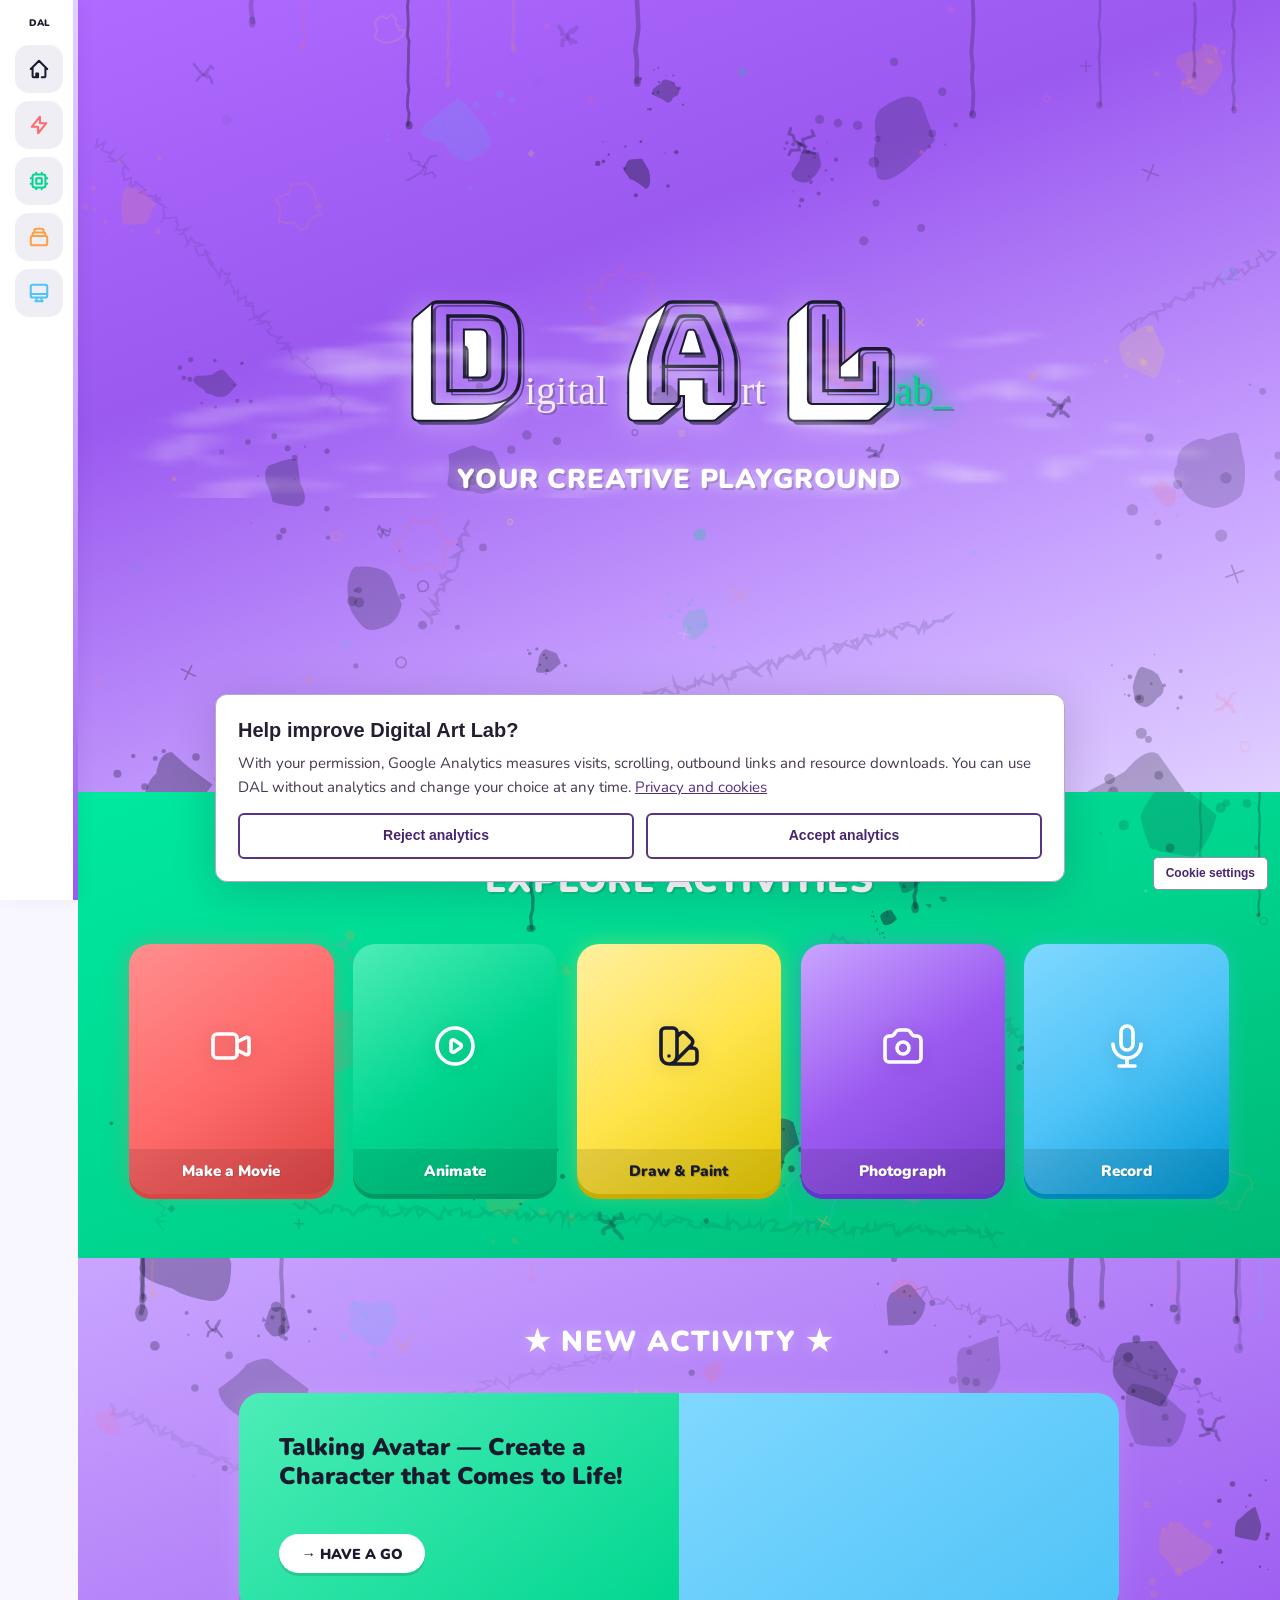
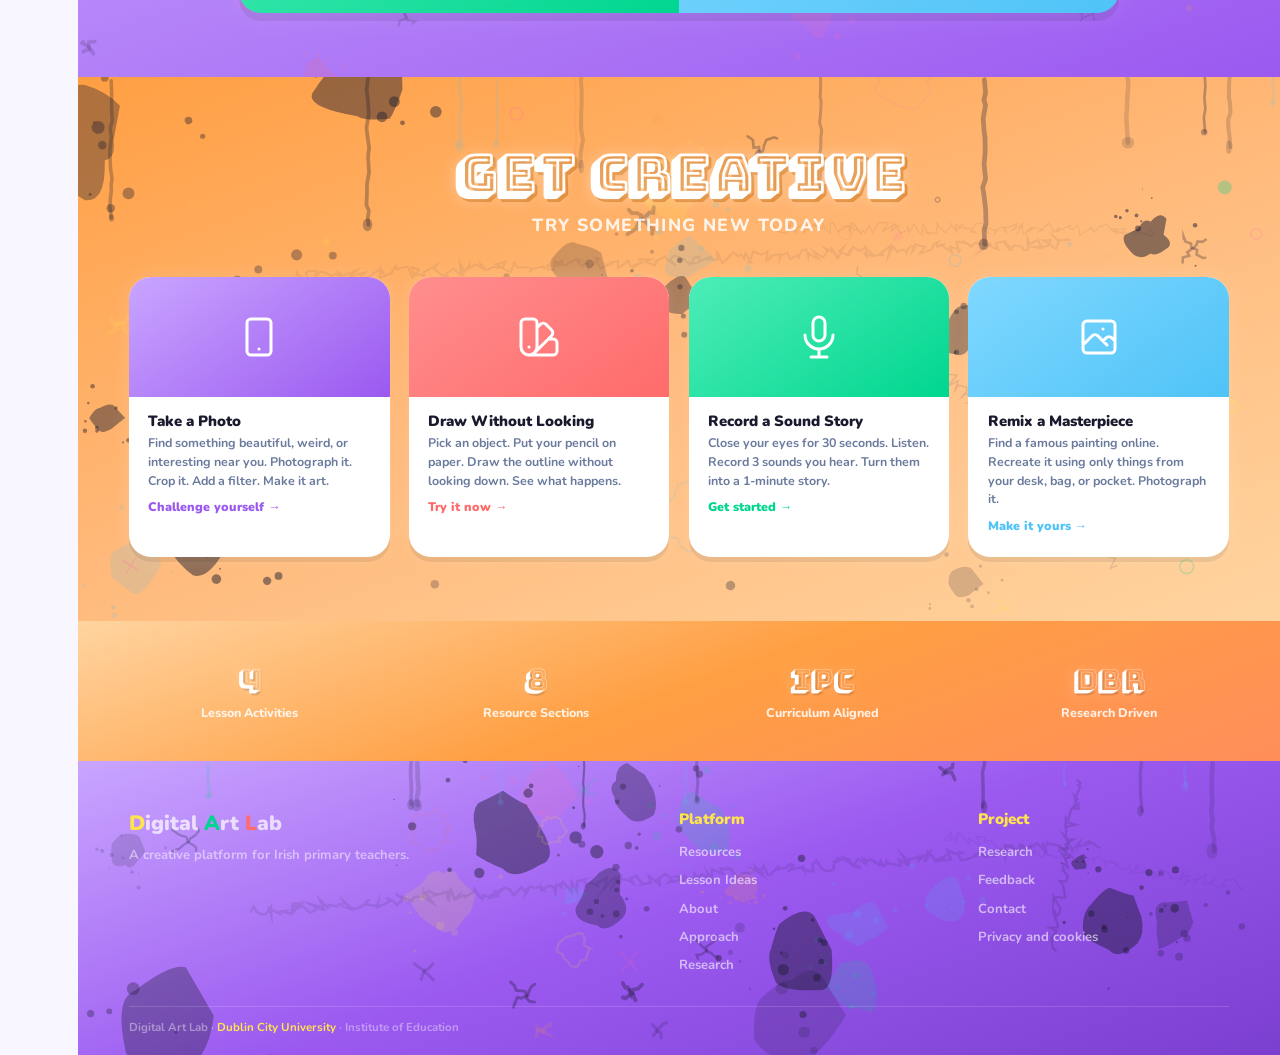
==== commit 20dad4e1: "Add opt-in DAL analytics, privacy notice and search sitemap" ====
--- a/index.html
+++ b/index.html
@@ -3,7 +3,7 @@
 <head>
 <meta charset="UTF-8">
 <meta name="viewport" content="width=device-width, initial-scale=1.0">
-<title>Digital Art Resources for Irish Primary Teachers | Digital Art Lab</title>
+<title>Digital Art Lab</title>
 <link href="https://fonts.googleapis.com/css2?family=Nunito:wght@600;700;800;900&family=Bungee+Shade&family=Permanent+Marker&display=swap" rel="stylesheet">
 <style>
 :root{--coral:#FF6B6B;--green:#00D68F;--yellow:#FFE44D;--purple:#9B59F0;--blue:#4FC3F7;--orange:#FF9F43;--pink:#FF6EB4;--navy:#1A1A2E;--white:#fff}
@@ -109,45 +109,48 @@
 @media(max-width:900px){.sidebar{width:56px}.sn a{width:38px;height:38px}.main{margin-left:56px}.cg{grid-template-columns:repeat(3,1fr)}.lg{grid-template-columns:1fr 1fr}.fc{grid-template-columns:1fr}.sb{grid-template-columns:1fr 1fr}.fg{grid-template-columns:1fr}.dal-title .big{font-size:clamp(3rem,9vw,6rem)}}
 @media(max-width:600px){.sidebar{display:none}.main{margin-left:0}.cg{grid-template-columns:1fr 1fr}.lg{grid-template-columns:1fr}}
 </style>
-<meta name="description" content="Explore digital art and media activities for Irish primary classrooms, with talking-avatar lessons, teaching guidance and downloadable plans.">
-<link rel="canonical" href="https://www.digitalartlab.ie/">
-<meta property="og:type" content="website"><meta property="og:site_name" content="Digital Art Lab">
-<meta property="og:title" content="Digital Art Resources for Irish Primary Teachers | Digital Art Lab"><meta property="og:description" content="Explore digital art and media activities for Irish primary classrooms, with talking-avatar lessons, teaching guidance and downloadable plans."><meta property="og:url" content="https://www.digitalartlab.ie/">
-<link rel="icon" href="favicon.svg" type="image/svg+xml"><link rel="stylesheet" href="dal.css">
-<script src="dal.js" defer></script>
+<script src="analytics-consent.js" defer></script>
 </head>
 <body>
-<a class="skip-link" href="#content">Skip to content</a><header class="dal-header"><a class="dal-brand" href="index.html" aria-label="Digital Art Lab home"><span class="brand-mark">DAL<span>●</span></span><span class="brand-name">Digital Art Lab</span></a><nav aria-label="Main navigation"><a href="index.html" aria-current="page">Home</a><a href="resources.html">Resources</a><a href="about.html">About DAL</a><a href="approach.html">Our approach</a><a href="research.html">Research</a></nav></header>
-<main class="main" id="content">
-<section class="hero"><canvas aria-hidden="true" id="hb"></canvas><canvas aria-hidden="true" id="ha"></canvas>
+<aside class="sidebar"><div class="sl">DAL</div>
+<ul class="sn">
+<li><a href="index.html" class="s-home"><svg viewBox="0 0 24 24"><path d="M3 12l2-2m0 0l7-7 7 7M5 10v10a1 1 0 001 1h3m10-11l2 2m-2-2v10a1 1 0 01-1 1h-3m-4 0h-2v-4h2v4z"/></svg><span class="t">Home</span></a></li>
+<li><a href="about.html" class="s-about"><svg viewBox="0 0 24 24"><path d="M13 10V3L4 14h7v7l9-11h-7z"/></svg><span class="t">About</span></a></li>
+<li><a href="approach.html" class="s-approach"><svg viewBox="0 0 24 24"><path d="M9 3v2m6-2v2M9 19v2m6-2v2M5 9H3m2 6H3m18-6h-2m2 6h-2M7 19h10a2 2 0 002-2V7a2 2 0 00-2-2H7a2 2 0 00-2 2v10a2 2 0 002 2zM9 9h6v6H9V9z"/></svg><span class="t">Approach</span></a></li>
+<li><a href="resources.html" class="s-resources"><svg viewBox="0 0 24 24"><path d="M19 11H5m14 0a2 2 0 012 2v6a2 2 0 01-2 2H5a2 2 0 01-2-2v-6a2 2 0 012-2m14 0V9a2 2 0 00-2-2M5 11V9a2 2 0 012-2m0 0V5a2 2 0 012-2h6a2 2 0 012 2v2M7 7h10"/></svg><span class="t">Resources</span></a></li>
+<li><a href="research.html" class="s-research"><svg viewBox="0 0 24 24"><path d="M9.75 17L9 20l-1 1h8l-1-1-.75-3M3 13h18M5 17h14a2 2 0 002-2V5a2 2 0 00-2-2H5a2 2 0 00-2 2v10a2 2 0 002 2z"/></svg><span class="t">Research</span></a></li>
+</ul></aside>
+<div class="main">
+<section class="hero"><canvas id="hb"></canvas><canvas id="ha"></canvas>
 <div class="hc">
-<canvas aria-hidden="true" class="mini-crown" id="mc"></canvas>
-<div class="dal-title" aria-hidden="true"><span class="w1"><span class="big">D</span><span class="sm">igital</span></span><span class="w2"><span class="big">A</span><span class="sm">rt</span></span><span class="w3"><span class="big">L</span><span class="smg">ab_</span></span></div>
-<p class="hero-eyebrow">YOUR CREATIVE PLAYGROUND</p><h1>Digital art for<br>Irish primary classrooms.</h1><p class="hero-intro">Practical activities and teaching resources to help you explore drawing, animation and digital storytelling with your pupils.</p><div class="hero-actions"><a class="dal-button" href="resources.html">Explore teaching resources <span aria-hidden="true">↗</span></a><a class="dal-button secondary" href="talking-avatar.html">Try a talking-avatar lesson</a></div><p class="hero-footnote">Start with the resources available today. Discover what is taking shape next.</p>
+<canvas class="mini-crown" id="mc"></canvas>
+<div class="dal-title"><span class="w1"><span class="big">D</span><span class="sm">igital</span></span><span class="w2"><span class="big">A</span><span class="sm">rt</span></span><span class="w3"><span class="big">L</span><span class="smg">ab_</span></span></div>
+<p class="hero-tagline">YOUR CREATIVE PLAYGROUND</p>
 </div></section>
-<section class="cs"><canvas aria-hidden="true" id="cb"></canvas><canvas aria-hidden="true" id="ca"></canvas>
-<h2>EXPLORE DIGITAL MEDIA</h2><p class="section-intro">Start with portrait-making and talking avatars. Further activity collections are in development.</p>
+<section class="cs"><canvas id="cb"></canvas><canvas id="ca"></canvas>
+<h2>EXPLORE ACTIVITIES</h2>
 <div class="cg">
-<div class="gc g1" style="cursor:default"><div class="gv"><svg viewBox="0 0 24 24"><path d="M15 10l4.553-2.276A1 1 0 0121 8.618v6.764a1 1 0 01-1.447.894L15 14M5 18h8a2 2 0 002-2V8a2 2 0 00-2-2H5a2 2 0 00-2 2v8a2 2 0 002 2z"/></svg></div><div class="gl">Make a Movie<span class="availability">In development</span></div></div>
-<div class="gc g2" style="cursor:default"><div class="gv"><svg viewBox="0 0 24 24"><path d="M14.752 11.168l-3.197-2.132A1 1 0 0010 9.87v4.263a1 1 0 001.555.832l3.197-2.132a1 1 0 000-1.664z"/><path d="M21 12a9 9 0 11-18 0 9 9 0 0118 0z"/></svg></div><div class="gl">Animate<a class="activity-link" href="talking-avatar.html">Talking-avatar lessons →</a></div></div>
-<div class="gc g3" style="cursor:default"><div class="gv"><svg viewBox="0 0 24 24" style="color:var(--navy)"><path d="M7 21a4 4 0 01-4-4V5a2 2 0 012-2h4a2 2 0 012 2v12a4 4 0 01-4 4zm0 0h12a2 2 0 002-2v-4a2 2 0 00-2-2h-2.343M11 7.343l1.657-1.657a2 2 0 012.828 0l2.829 2.829a2 2 0 010 2.828l-8.486 8.485M7 17h.01"/></svg></div><div class="gl">Draw &amp; Paint<a class="activity-link" href="talking-avatar.html">Portrait-making ideas →</a></div></div>
-<div class="gc g4" style="cursor:default"><div class="gv"><svg viewBox="0 0 24 24"><path d="M3 9a2 2 0 012-2h.93a2 2 0 001.664-.89l.812-1.22A2 2 0 0110.07 4h3.86a2 2 0 011.664.89l.812 1.22A2 2 0 0018.07 7H19a2 2 0 012 2v9a2 2 0 01-2 2H5a2 2 0 01-2-2V9z"/><path d="M15 13a3 3 0 11-6 0 3 3 0 016 0z"/></svg></div><div class="gl">Photograph<span class="availability">In development</span></div></div>
-<div class="gc g5" style="cursor:default"><div class="gv"><svg viewBox="0 0 24 24"><path d="M19 11a7 7 0 01-7 7m0 0a7 7 0 01-7-7m7 7v4m0 0H8m4 0h4m-4-8a3 3 0 01-3-3V5a3 3 0 116 0v6a3 3 0 01-3 3z"/></svg></div><div class="gl">Record<a class="activity-link" href="talking-avatar.html">Character voiceovers →</a></div></div>
+<div class="gc g1" style="cursor:default"><div class="gv"><svg viewBox="0 0 24 24"><path d="M15 10l4.553-2.276A1 1 0 0121 8.618v6.764a1 1 0 01-1.447.894L15 14M5 18h8a2 2 0 002-2V8a2 2 0 00-2-2H5a2 2 0 00-2 2v8a2 2 0 002 2z"/></svg></div><div class="gl">Make a Movie</div></a></div>
+<div class="gc g2" style="cursor:default"><div class="gv"><svg viewBox="0 0 24 24"><path d="M14.752 11.168l-3.197-2.132A1 1 0 0010 9.87v4.263a1 1 0 001.555.832l3.197-2.132a1 1 0 000-1.664z"/><path d="M21 12a9 9 0 11-18 0 9 9 0 0118 0z"/></svg></div><div class="gl">Animate</div></div>
+<div class="gc g3" style="cursor:default"><div class="gv"><svg viewBox="0 0 24 24" style="color:var(--navy)"><path d="M7 21a4 4 0 01-4-4V5a2 2 0 012-2h4a2 2 0 012 2v12a4 4 0 01-4 4zm0 0h12a2 2 0 002-2v-4a2 2 0 00-2-2h-2.343M11 7.343l1.657-1.657a2 2 0 012.828 0l2.829 2.829a2 2 0 010 2.828l-8.486 8.485M7 17h.01"/></svg></div><div class="gl">Draw &amp; Paint</div></div>
+<div class="gc g4" style="cursor:default"><div class="gv"><svg viewBox="0 0 24 24"><path d="M3 9a2 2 0 012-2h.93a2 2 0 001.664-.89l.812-1.22A2 2 0 0110.07 4h3.86a2 2 0 011.664.89l.812 1.22A2 2 0 0018.07 7H19a2 2 0 012 2v9a2 2 0 01-2 2H5a2 2 0 01-2-2V9z"/><path d="M15 13a3 3 0 11-6 0 3 3 0 016 0z"/></svg></div><div class="gl">Photograph</div></div>
+<div class="gc g5" style="cursor:default"><div class="gv"><svg viewBox="0 0 24 24"><path d="M19 11a7 7 0 01-7 7m0 0a7 7 0 01-7-7m7 7v4m0 0H8m4 0h4m-4-8a3 3 0 01-3-3V5a3 3 0 116 0v6a3 3 0 01-3 3z"/></svg></div><div class="gl">Record</div></div>
 </div></section>
-<section class="ft"><canvas aria-hidden="true" id="fb2"></canvas>
-<h2>START WITH A TALKING PORTRAIT</h2>
-<div class="fc"><div class="f1"><h3>Talking Avatar — Create a Character that Comes to Life!</h3><a href="talking-avatar.html" class="hago">Explore the four lessons →</a></div><div class="f2" style="padding:0;overflow:hidden"><div class="video-preview"><span class="video-symbol" aria-hidden="true">▶</span><strong>See a talking avatar in action</strong><a class="dal-button" href="https://drive.google.com/file/d/1I0t1kUQLYhKhEZhxmy10Bv6Wwhwd8jio/view" target="_blank" rel="noopener">Watch example on Google Drive ↗</a><small>Opens an external video in a new tab.</small></div></div></div></section>
-<section class="ls"><canvas aria-hidden="true" id="lb"></canvas><canvas aria-hidden="true" id="la"></canvas>
+<section class="ft"><canvas id="fb2"></canvas>
+<h2>★ NEW ACTIVITY ★</h2>
+<div class="fc"><div class="f1"><h3>Talking Avatar — Create a Character that Comes to Life!</h3><a href="talking-avatar.html" class="hago">→ HAVE A GO</a></div><div class="f2" style="padding:0;overflow:hidden"><iframe src="https://drive.google.com/file/d/1I0t1kUQLYhKhEZhxmy10Bv6Wwhwd8jio/preview" style="width:100%;height:100%;border:none" allow="autoplay" allowfullscreen></iframe></div></div></section>
+<section class="ls"><canvas id="lb"></canvas><canvas id="la"></canvas>
 <h2>GET CREATIVE</h2><p class="sub">TRY SOMETHING NEW TODAY</p>
 <div class="lg">
-<div class="lc" style="cursor:default"><div class="lt" style="background:linear-gradient(145deg,#C9A5FF,var(--purple))"><svg viewBox="0 0 24 24" style="width:48px;height:48px;fill:none;stroke:white;stroke-width:1.5;stroke-linecap:round"><path d="M12 18h.01M8 21h8a2 2 0 002-2V5a2 2 0 00-2-2H8a2 2 0 00-2 2v14a2 2 0 002 2z"/></svg></div><div class="lbd"><h4>Take a Photo</h4><p>Find something beautiful, weird, or interesting near you. Photograph it. Crop it. Add a filter. Make it art.</p><span style="color:var(--purple)">A quick observation challenge</span></div></div>
-<div class="lc" style="cursor:default"><div class="lt" style="background:linear-gradient(145deg,#FF8E8E,var(--coral))"><svg viewBox="0 0 24 24" style="width:48px;height:48px;fill:none;stroke:white;stroke-width:1.5;stroke-linecap:round"><path d="M7 21a4 4 0 01-4-4V5a2 2 0 012-2h4a2 2 0 012 2v12a4 4 0 01-4 4zm0 0h12a2 2 0 002-2v-4a2 2 0 00-2-2h-2.343M11 7.343l1.657-1.657a2 2 0 012.828 0l2.829 2.829a2 2 0 010 2.828l-8.486 8.485M7 17h.01"/></svg></div><div class="lbd"><h4>Draw Without Looking</h4><p>Pick an object. Put your pencil on paper. Draw the outline without looking down. See what happens.</p><span style="color:var(--coral)">A quick drawing challenge</span></div></div>
-<div class="lc" style="cursor:default"><div class="lt" style="background:linear-gradient(145deg,#4EEDB8,var(--green))"><svg viewBox="0 0 24 24" style="width:48px;height:48px;fill:none;stroke:white;stroke-width:1.5;stroke-linecap:round"><path d="M19 11a7 7 0 01-7 7m0 0a7 7 0 01-7-7m7 7v4m0 0H8m4 0h4m-4-8a3 3 0 01-3-3V5a3 3 0 116 0v6a3 3 0 01-3 3z"/></svg></div><div class="lbd"><h4>Record a Sound Story</h4><p>Close your eyes for 30 seconds. Listen. Record 3 sounds you hear. Turn them into a 1-minute story.</p><span style="color:var(--green)">A quick listening challenge</span></div></div>
-<div class="lc" style="cursor:default"><div class="lt" style="background:linear-gradient(145deg,#80D8FF,var(--blue))"><svg viewBox="0 0 24 24" style="width:48px;height:48px;fill:none;stroke:white;stroke-width:1.5;stroke-linecap:round"><path d="M4 16l4.586-4.586a2 2 0 012.828 0L16 16m-2-2l1.586-1.586a2 2 0 012.828 0L20 14m-6-6h.01M6 20h12a2 2 0 002-2V6a2 2 0 00-2-2H6a2 2 0 00-2 2v12a2 2 0 002 2z"/></svg></div><div class="lbd"><h4>Remix a Masterpiece</h4><p>Find a famous painting online. Recreate it using only things from your desk, bag, or pocket. Photograph it.</p><span style="color:var(--blue)">A quick remix challenge</span></div></div>
+<div class="lc" style="cursor:default"><div class="lt" style="background:linear-gradient(145deg,#C9A5FF,var(--purple))"><svg viewBox="0 0 24 24" style="width:48px;height:48px;fill:none;stroke:white;stroke-width:1.5;stroke-linecap:round"><path d="M12 18h.01M8 21h8a2 2 0 002-2V5a2 2 0 00-2-2H8a2 2 0 00-2 2v14a2 2 0 002 2z"/></svg></div><div class="lbd"><h4>Take a Photo</h4><p>Find something beautiful, weird, or interesting near you. Photograph it. Crop it. Add a filter. Make it art.</p><span style="color:var(--purple)">Challenge yourself →</span></div></div>
+<div class="lc" style="cursor:default"><div class="lt" style="background:linear-gradient(145deg,#FF8E8E,var(--coral))"><svg viewBox="0 0 24 24" style="width:48px;height:48px;fill:none;stroke:white;stroke-width:1.5;stroke-linecap:round"><path d="M7 21a4 4 0 01-4-4V5a2 2 0 012-2h4a2 2 0 012 2v12a4 4 0 01-4 4zm0 0h12a2 2 0 002-2v-4a2 2 0 00-2-2h-2.343M11 7.343l1.657-1.657a2 2 0 012.828 0l2.829 2.829a2 2 0 010 2.828l-8.486 8.485M7 17h.01"/></svg></div><div class="lbd"><h4>Draw Without Looking</h4><p>Pick an object. Put your pencil on paper. Draw the outline without looking down. See what happens.</p><span style="color:var(--coral)">Try it now →</span></div></div>
+<div class="lc" style="cursor:default"><div class="lt" style="background:linear-gradient(145deg,#4EEDB8,var(--green))"><svg viewBox="0 0 24 24" style="width:48px;height:48px;fill:none;stroke:white;stroke-width:1.5;stroke-linecap:round"><path d="M19 11a7 7 0 01-7 7m0 0a7 7 0 01-7-7m7 7v4m0 0H8m4 0h4m-4-8a3 3 0 01-3-3V5a3 3 0 116 0v6a3 3 0 01-3 3z"/></svg></div><div class="lbd"><h4>Record a Sound Story</h4><p>Close your eyes for 30 seconds. Listen. Record 3 sounds you hear. Turn them into a 1-minute story.</p><span style="color:var(--green)">Get started →</span></div></div>
+<div class="lc" style="cursor:default"><div class="lt" style="background:linear-gradient(145deg,#80D8FF,var(--blue))"><svg viewBox="0 0 24 24" style="width:48px;height:48px;fill:none;stroke:white;stroke-width:1.5;stroke-linecap:round"><path d="M4 16l4.586-4.586a2 2 0 012.828 0L16 16m-2-2l1.586-1.586a2 2 0 012.828 0L20 14m-6-6h.01M6 20h12a2 2 0 002-2V6a2 2 0 00-2-2H6a2 2 0 00-2 2v12a2 2 0 002 2z"/></svg></div><div class="lbd"><h4>Remix a Masterpiece</h4><p>Find a famous painting online. Recreate it using only things from your desk, bag, or pocket. Photograph it.</p><span style="color:var(--blue)">Make it yours →</span></div></div>
 </div></section>
-<div class="sb"><div><span>4</span><span>Lesson Activities</span></div><div><span>4</span><span>Downloadable Lesson Plans</span></div><div><span>ART</span><span>Creative Exploration</span></div><div><span>DAL</span><span>An Evolving Resource</span></div></div>
-<footer class="dal-footer"><div><a class="footer-brand" href="index.html">Digital Art Lab<span>Art. Experiment. Discover.</span></a><p>Digital creativity for Irish primary teachers.</p></div><div><strong>Explore</strong><a href="resources.html">Teaching resources</a><a href="talking-avatar.html">Talking-avatar lessons</a><a href="about.html">About DAL</a></div><div><strong>Get in touch</strong><a href="mailto:colin.macaulay@dcu.ie">Contact Colin</a><a href="mailto:colin.macaulay@dcu.ie?subject=Digital%20Art%20Lab%20feedback">Share feedback</a><a href="research.html">About the research</a></div><p class="footer-note">Developed by Colin Macaulay as part of his doctoral research at Dublin City University. DAL is an evolving educational resource.</p></footer>
-</main>
+<div class="sb"><div><span>4</span><span>Lesson Activities</span></div><div><span>8</span><span>Resource Sections</span></div><div><span>IPC</span><span>Curriculum Aligned</span></div><div><span>DBR</span><span>Research Driven</span></div></div>
+<footer><canvas id="ftBg"></canvas>
+<div class="fg"><div><div style="font-size:1.3rem;font-weight:900;margin-bottom:.5rem"><span style="color:var(--yellow)">D</span><span style="color:rgba(255,255,255,.7)">igital </span><span style="color:var(--green)">A</span><span style="color:rgba(255,255,255,.7)">rt </span><span style="color:var(--coral)">L</span><span style="color:rgba(255,255,255,.7)">ab</span></div><p style="font-size:.82rem;line-height:1.6;color:rgba(255,255,255,.5);font-weight:700">A creative platform for Irish primary teachers.</p></div><div><h4>Platform</h4><ul><li><a href="resources.html">Resources</a></li><li><a href="talking-avatar.html">Lesson Ideas</a></li><li><a href="about.html">About</a></li><li><a href="approach.html">Approach</a></li><li><a href="research.html">Research</a></li></ul></div><div><h4>Project</h4><ul><li><a href="research.html">Research</a></li><li><a href="#">Feedback</a></li><li><a href="#">Contact</a></li><li><a href="privacy.html">Privacy and cookies</a></li></ul></div></div><div class="fb"><p>Digital Art Lab · <a href="https://www.dcu.ie" target="_blank">Dublin City University</a> · Institute of Education</p></div></footer>
+</div>
 <script>
 const r=(a,b)=>Math.random()*(b-a)+a,p=a=>a[Math.floor(Math.random()*a.length)];
 // Splatter with spray
@@ -189,7 +192,7 @@
 // Animated particles
 const PC=['#FFE44D','#FF6B6B','#00D68F','#FF6EB4','#FF9F43','#4FC3F7','#fff','#1A1A2E','#1A1A2E'];
 class Pt{constructor(W,H){this.rs(W,H);this.y=r(0,H);}rs(W,H){this.x=r(0,W);this.y=H+r(10,50);this.R=r(2,7);this.vx=r(-.3,.3);this.vy=r(-.7,-.12);this.c=p(PC);this.a=r(.08,.4);this.pu=r(.02,.05);this.ph=r(0,Math.PI*2);this.ro=r(0,Math.PI*2);this.rv=r(-.02,.02);this.sh=Math.floor(r(0,4));}u(W,H){this.x+=this.vx;this.y+=this.vy;this.ph+=this.pu;this.ro+=this.rv;this.a=r(.08,.35)+Math.sin(this.ph)*.12;if(this.y<-20||this.x<-20||this.x>W+20)this.rs(W,H);}d(c){c.save();c.translate(this.x,this.y);c.rotate(this.ro);c.globalAlpha=Math.max(0,this.a);if(this.sh===0){c.beginPath();c.arc(0,0,this.R,0,Math.PI*2);c.fillStyle=this.c;c.fill();}else if(this.sh===1){c.strokeStyle=this.c;c.lineWidth=1.5;c.beginPath();c.moveTo(-this.R,-this.R);c.lineTo(this.R,this.R);c.moveTo(this.R,-this.R);c.lineTo(-this.R,this.R);c.stroke();}else if(this.sh===2){c.fillStyle=this.c;c.fillRect(-this.R/2,-this.R/2,this.R,this.R);}else{c.beginPath();c.arc(0,0,this.R,0,Math.PI*2);c.strokeStyle=this.c;c.lineWidth=1.5;c.stroke();}c.restore();}}
-function ia(id){if(window.matchMedia('(prefers-reduced-motion: reduce)').matches)return;const cv=document.getElementById(id);if(!cv)return;const sc=cv.parentElement;cv.width=sc.offsetWidth;cv.height=sc.offsetHeight;const c=cv.getContext('2d'),W=cv.width,H=cv.height;const pts=[];for(let i=0;i<40;i++)pts.push(new Pt(W,H));(function lp(){c.clearRect(0,0,W,H);pts.forEach(q=>{q.u(W,H);q.d(c);});requestAnimationFrame(lp);})();}
+function ia(id){const cv=document.getElementById(id);if(!cv)return;const sc=cv.parentElement;cv.width=sc.offsetWidth;cv.height=sc.offsetHeight;const c=cv.getContext('2d'),W=cv.width,H=cv.height;const pts=[];for(let i=0;i<40;i++)pts.push(new Pt(W,H));(function lp(){c.clearRect(0,0,W,H);pts.forEach(q=>{q.u(W,H);q.d(c);});requestAnimationFrame(lp);})();}
 
 function init(){ps('hb');paintMiniCrown();ps('cb');ps('fb2');ps('lb');ps('ftBg');ia('ha');ia('ca');ia('la');}
 window.addEventListener('load',init);
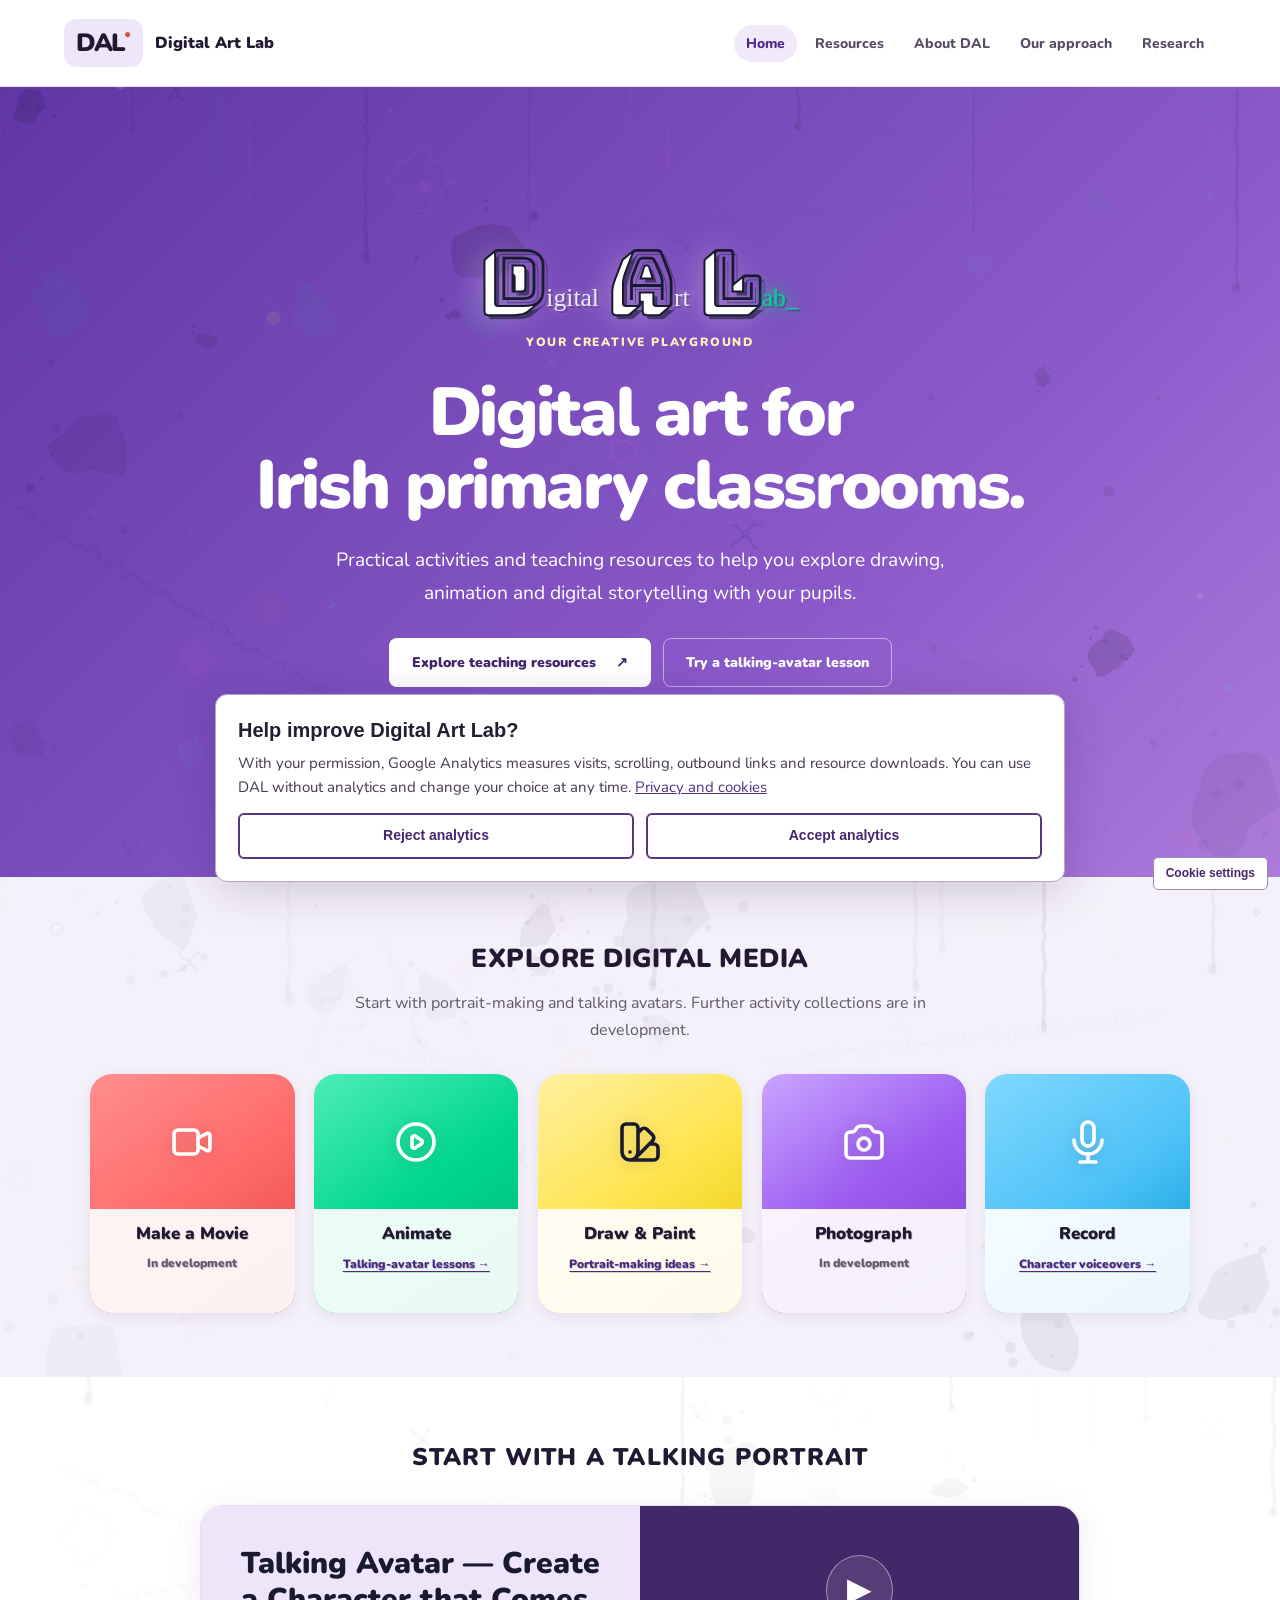
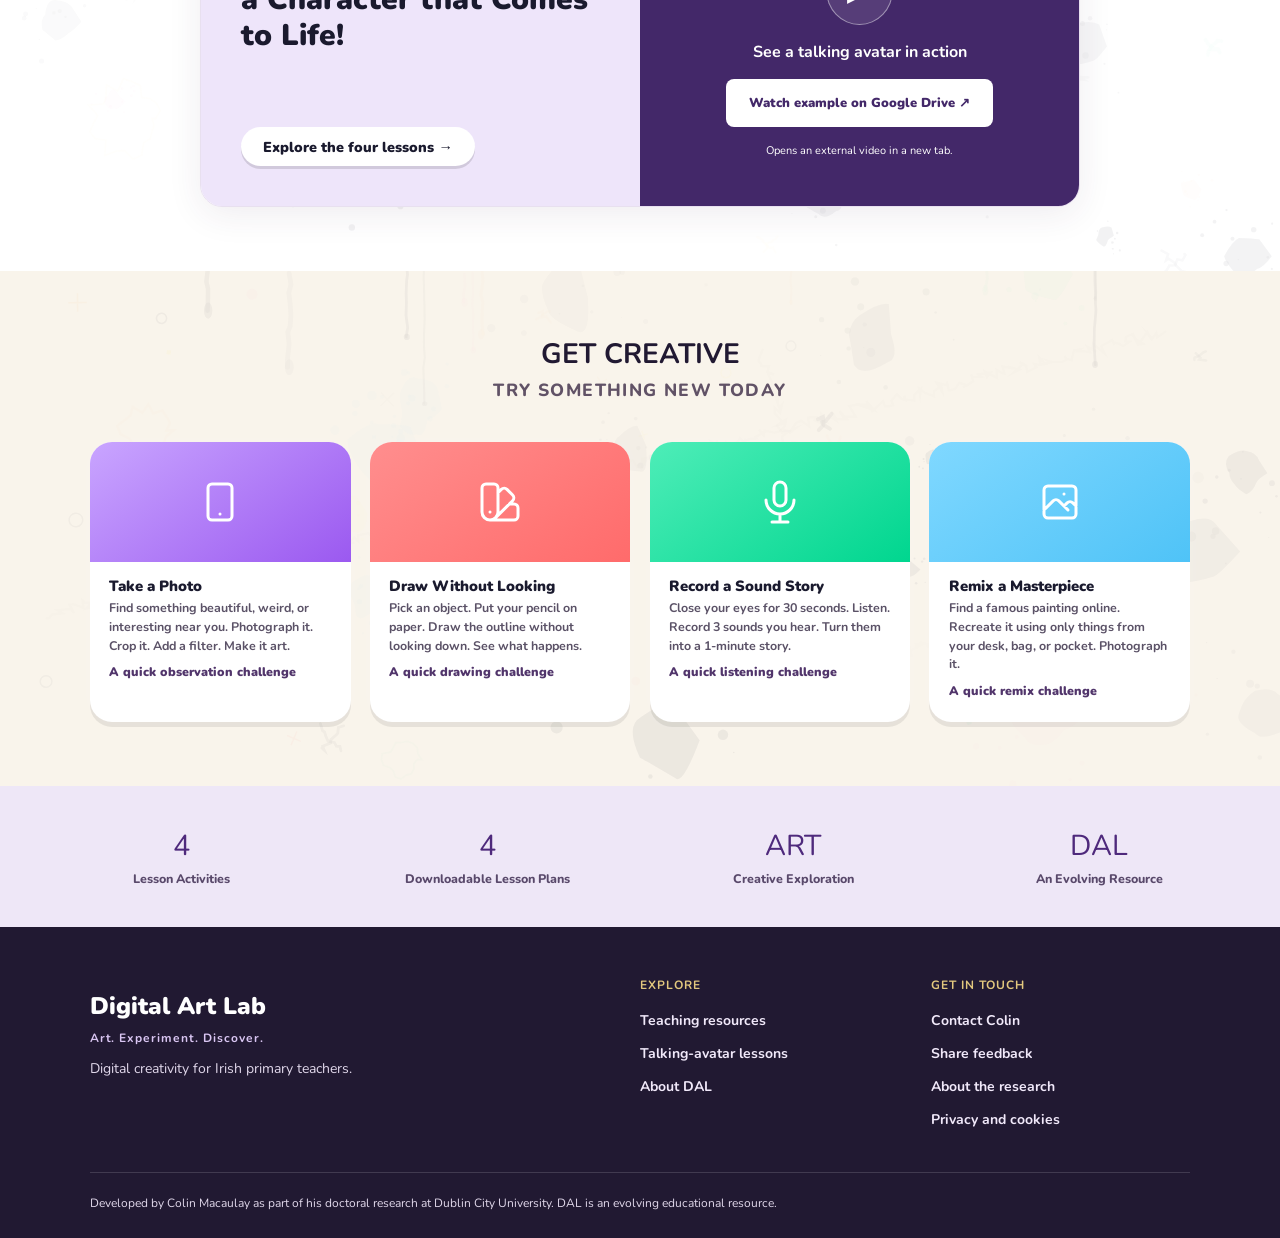
==== commit 5f9c5232: "Preserve live analytics setup in the DAL visual preview" ====
--- a/index.html
+++ b/index.html
@@ -3,7 +3,7 @@
 <head>
 <meta charset="UTF-8">
 <meta name="viewport" content="width=device-width, initial-scale=1.0">
-<title>Digital Art Lab</title>
+<title>Digital Art Resources for Irish Primary Teachers | Digital Art Lab</title>
 <link href="https://fonts.googleapis.com/css2?family=Nunito:wght@600;700;800;900&family=Bungee+Shade&family=Permanent+Marker&display=swap" rel="stylesheet">
 <style>
 :root{--coral:#FF6B6B;--green:#00D68F;--yellow:#FFE44D;--purple:#9B59F0;--blue:#4FC3F7;--orange:#FF9F43;--pink:#FF6EB4;--navy:#1A1A2E;--white:#fff}
@@ -109,48 +109,46 @@
 @media(max-width:900px){.sidebar{width:56px}.sn a{width:38px;height:38px}.main{margin-left:56px}.cg{grid-template-columns:repeat(3,1fr)}.lg{grid-template-columns:1fr 1fr}.fc{grid-template-columns:1fr}.sb{grid-template-columns:1fr 1fr}.fg{grid-template-columns:1fr}.dal-title .big{font-size:clamp(3rem,9vw,6rem)}}
 @media(max-width:600px){.sidebar{display:none}.main{margin-left:0}.cg{grid-template-columns:1fr 1fr}.lg{grid-template-columns:1fr}}
 </style>
+<meta name="description" content="Explore digital art and media activities for Irish primary classrooms, with talking-avatar lessons, teaching guidance and downloadable plans.">
+<link rel="canonical" href="https://www.digitalartlab.ie/">
+<meta property="og:type" content="website"><meta property="og:site_name" content="Digital Art Lab">
+<meta property="og:title" content="Digital Art Resources for Irish Primary Teachers | Digital Art Lab"><meta property="og:description" content="Explore digital art and media activities for Irish primary classrooms, with talking-avatar lessons, teaching guidance and downloadable plans."><meta property="og:url" content="https://www.digitalartlab.ie/">
+<link rel="icon" href="favicon.svg" type="image/svg+xml"><link rel="stylesheet" href="dal.css">
+<script src="dal.js" defer></script>
 <script src="analytics-consent.js" defer></script>
 </head>
 <body>
-<aside class="sidebar"><div class="sl">DAL</div>
-<ul class="sn">
-<li><a href="index.html" class="s-home"><svg viewBox="0 0 24 24"><path d="M3 12l2-2m0 0l7-7 7 7M5 10v10a1 1 0 001 1h3m10-11l2 2m-2-2v10a1 1 0 01-1 1h-3m-4 0h-2v-4h2v4z"/></svg><span class="t">Home</span></a></li>
-<li><a href="about.html" class="s-about"><svg viewBox="0 0 24 24"><path d="M13 10V3L4 14h7v7l9-11h-7z"/></svg><span class="t">About</span></a></li>
-<li><a href="approach.html" class="s-approach"><svg viewBox="0 0 24 24"><path d="M9 3v2m6-2v2M9 19v2m6-2v2M5 9H3m2 6H3m18-6h-2m2 6h-2M7 19h10a2 2 0 002-2V7a2 2 0 00-2-2H7a2 2 0 00-2 2v10a2 2 0 002 2zM9 9h6v6H9V9z"/></svg><span class="t">Approach</span></a></li>
-<li><a href="resources.html" class="s-resources"><svg viewBox="0 0 24 24"><path d="M19 11H5m14 0a2 2 0 012 2v6a2 2 0 01-2 2H5a2 2 0 01-2-2v-6a2 2 0 012-2m14 0V9a2 2 0 00-2-2M5 11V9a2 2 0 012-2m0 0V5a2 2 0 012-2h6a2 2 0 012 2v2M7 7h10"/></svg><span class="t">Resources</span></a></li>
-<li><a href="research.html" class="s-research"><svg viewBox="0 0 24 24"><path d="M9.75 17L9 20l-1 1h8l-1-1-.75-3M3 13h18M5 17h14a2 2 0 002-2V5a2 2 0 00-2-2H5a2 2 0 00-2 2v10a2 2 0 002 2z"/></svg><span class="t">Research</span></a></li>
-</ul></aside>
-<div class="main">
-<section class="hero"><canvas id="hb"></canvas><canvas id="ha"></canvas>
+<a class="skip-link" href="#content">Skip to content</a><header class="dal-header"><a class="dal-brand" href="index.html" aria-label="Digital Art Lab home"><span class="brand-mark">DAL<span>●</span></span><span class="brand-name">Digital Art Lab</span></a><nav aria-label="Main navigation"><a href="index.html" aria-current="page">Home</a><a href="resources.html">Resources</a><a href="about.html">About DAL</a><a href="approach.html">Our approach</a><a href="research.html">Research</a></nav></header>
+<main class="main" id="content">
+<section class="hero"><canvas aria-hidden="true" id="hb"></canvas><canvas aria-hidden="true" id="ha"></canvas>
 <div class="hc">
-<canvas class="mini-crown" id="mc"></canvas>
-<div class="dal-title"><span class="w1"><span class="big">D</span><span class="sm">igital</span></span><span class="w2"><span class="big">A</span><span class="sm">rt</span></span><span class="w3"><span class="big">L</span><span class="smg">ab_</span></span></div>
-<p class="hero-tagline">YOUR CREATIVE PLAYGROUND</p>
+<canvas aria-hidden="true" class="mini-crown" id="mc"></canvas>
+<div class="dal-title" aria-hidden="true"><span class="w1"><span class="big">D</span><span class="sm">igital</span></span><span class="w2"><span class="big">A</span><span class="sm">rt</span></span><span class="w3"><span class="big">L</span><span class="smg">ab_</span></span></div>
+<p class="hero-eyebrow">YOUR CREATIVE PLAYGROUND</p><h1>Digital art for<br>Irish primary classrooms.</h1><p class="hero-intro">Practical activities and teaching resources to help you explore drawing, animation and digital storytelling with your pupils.</p><div class="hero-actions"><a class="dal-button" href="resources.html">Explore teaching resources <span aria-hidden="true">↗</span></a><a class="dal-button secondary" href="talking-avatar.html">Try a talking-avatar lesson</a></div><p class="hero-footnote">Start with the resources available today. Discover what is taking shape next.</p>
 </div></section>
-<section class="cs"><canvas id="cb"></canvas><canvas id="ca"></canvas>
-<h2>EXPLORE ACTIVITIES</h2>
+<section class="cs"><canvas aria-hidden="true" id="cb"></canvas><canvas aria-hidden="true" id="ca"></canvas>
+<h2>EXPLORE DIGITAL MEDIA</h2><p class="section-intro">Start with portrait-making and talking avatars. Further activity collections are in development.</p>
 <div class="cg">
-<div class="gc g1" style="cursor:default"><div class="gv"><svg viewBox="0 0 24 24"><path d="M15 10l4.553-2.276A1 1 0 0121 8.618v6.764a1 1 0 01-1.447.894L15 14M5 18h8a2 2 0 002-2V8a2 2 0 00-2-2H5a2 2 0 00-2 2v8a2 2 0 002 2z"/></svg></div><div class="gl">Make a Movie</div></a></div>
-<div class="gc g2" style="cursor:default"><div class="gv"><svg viewBox="0 0 24 24"><path d="M14.752 11.168l-3.197-2.132A1 1 0 0010 9.87v4.263a1 1 0 001.555.832l3.197-2.132a1 1 0 000-1.664z"/><path d="M21 12a9 9 0 11-18 0 9 9 0 0118 0z"/></svg></div><div class="gl">Animate</div></div>
-<div class="gc g3" style="cursor:default"><div class="gv"><svg viewBox="0 0 24 24" style="color:var(--navy)"><path d="M7 21a4 4 0 01-4-4V5a2 2 0 012-2h4a2 2 0 012 2v12a4 4 0 01-4 4zm0 0h12a2 2 0 002-2v-4a2 2 0 00-2-2h-2.343M11 7.343l1.657-1.657a2 2 0 012.828 0l2.829 2.829a2 2 0 010 2.828l-8.486 8.485M7 17h.01"/></svg></div><div class="gl">Draw &amp; Paint</div></div>
-<div class="gc g4" style="cursor:default"><div class="gv"><svg viewBox="0 0 24 24"><path d="M3 9a2 2 0 012-2h.93a2 2 0 001.664-.89l.812-1.22A2 2 0 0110.07 4h3.86a2 2 0 011.664.89l.812 1.22A2 2 0 0018.07 7H19a2 2 0 012 2v9a2 2 0 01-2 2H5a2 2 0 01-2-2V9z"/><path d="M15 13a3 3 0 11-6 0 3 3 0 016 0z"/></svg></div><div class="gl">Photograph</div></div>
-<div class="gc g5" style="cursor:default"><div class="gv"><svg viewBox="0 0 24 24"><path d="M19 11a7 7 0 01-7 7m0 0a7 7 0 01-7-7m7 7v4m0 0H8m4 0h4m-4-8a3 3 0 01-3-3V5a3 3 0 116 0v6a3 3 0 01-3 3z"/></svg></div><div class="gl">Record</div></div>
+<div class="gc g1" style="cursor:default"><div class="gv"><svg viewBox="0 0 24 24"><path d="M15 10l4.553-2.276A1 1 0 0121 8.618v6.764a1 1 0 01-1.447.894L15 14M5 18h8a2 2 0 002-2V8a2 2 0 00-2-2H5a2 2 0 00-2 2v8a2 2 0 002 2z"/></svg></div><div class="gl">Make a Movie<span class="availability">In development</span></div></div>
+<div class="gc g2" style="cursor:default"><div class="gv"><svg viewBox="0 0 24 24"><path d="M14.752 11.168l-3.197-2.132A1 1 0 0010 9.87v4.263a1 1 0 001.555.832l3.197-2.132a1 1 0 000-1.664z"/><path d="M21 12a9 9 0 11-18 0 9 9 0 0118 0z"/></svg></div><div class="gl">Animate<a class="activity-link" href="talking-avatar.html">Talking-avatar lessons →</a></div></div>
+<div class="gc g3" style="cursor:default"><div class="gv"><svg viewBox="0 0 24 24" style="color:var(--navy)"><path d="M7 21a4 4 0 01-4-4V5a2 2 0 012-2h4a2 2 0 012 2v12a4 4 0 01-4 4zm0 0h12a2 2 0 002-2v-4a2 2 0 00-2-2h-2.343M11 7.343l1.657-1.657a2 2 0 012.828 0l2.829 2.829a2 2 0 010 2.828l-8.486 8.485M7 17h.01"/></svg></div><div class="gl">Draw &amp; Paint<a class="activity-link" href="talking-avatar.html">Portrait-making ideas →</a></div></div>
+<div class="gc g4" style="cursor:default"><div class="gv"><svg viewBox="0 0 24 24"><path d="M3 9a2 2 0 012-2h.93a2 2 0 001.664-.89l.812-1.22A2 2 0 0110.07 4h3.86a2 2 0 011.664.89l.812 1.22A2 2 0 0018.07 7H19a2 2 0 012 2v9a2 2 0 01-2 2H5a2 2 0 01-2-2V9z"/><path d="M15 13a3 3 0 11-6 0 3 3 0 016 0z"/></svg></div><div class="gl">Photograph<span class="availability">In development</span></div></div>
+<div class="gc g5" style="cursor:default"><div class="gv"><svg viewBox="0 0 24 24"><path d="M19 11a7 7 0 01-7 7m0 0a7 7 0 01-7-7m7 7v4m0 0H8m4 0h4m-4-8a3 3 0 01-3-3V5a3 3 0 116 0v6a3 3 0 01-3 3z"/></svg></div><div class="gl">Record<a class="activity-link" href="talking-avatar.html">Character voiceovers →</a></div></div>
 </div></section>
-<section class="ft"><canvas id="fb2"></canvas>
-<h2>★ NEW ACTIVITY ★</h2>
-<div class="fc"><div class="f1"><h3>Talking Avatar — Create a Character that Comes to Life!</h3><a href="talking-avatar.html" class="hago">→ HAVE A GO</a></div><div class="f2" style="padding:0;overflow:hidden"><iframe src="https://drive.google.com/file/d/1I0t1kUQLYhKhEZhxmy10Bv6Wwhwd8jio/preview" style="width:100%;height:100%;border:none" allow="autoplay" allowfullscreen></iframe></div></div></section>
-<section class="ls"><canvas id="lb"></canvas><canvas id="la"></canvas>
+<section class="ft"><canvas aria-hidden="true" id="fb2"></canvas>
+<h2>START WITH A TALKING PORTRAIT</h2>
+<div class="fc"><div class="f1"><h3>Talking Avatar — Create a Character that Comes to Life!</h3><a href="talking-avatar.html" class="hago">Explore the four lessons →</a></div><div class="f2" style="padding:0;overflow:hidden"><div class="video-preview"><span class="video-symbol" aria-hidden="true">▶</span><strong>See a talking avatar in action</strong><a class="dal-button" href="https://drive.google.com/file/d/1I0t1kUQLYhKhEZhxmy10Bv6Wwhwd8jio/view" target="_blank" rel="noopener">Watch example on Google Drive ↗</a><small>Opens an external video in a new tab.</small></div></div></div></section>
+<section class="ls"><canvas aria-hidden="true" id="lb"></canvas><canvas aria-hidden="true" id="la"></canvas>
 <h2>GET CREATIVE</h2><p class="sub">TRY SOMETHING NEW TODAY</p>
 <div class="lg">
-<div class="lc" style="cursor:default"><div class="lt" style="background:linear-gradient(145deg,#C9A5FF,var(--purple))"><svg viewBox="0 0 24 24" style="width:48px;height:48px;fill:none;stroke:white;stroke-width:1.5;stroke-linecap:round"><path d="M12 18h.01M8 21h8a2 2 0 002-2V5a2 2 0 00-2-2H8a2 2 0 00-2 2v14a2 2 0 002 2z"/></svg></div><div class="lbd"><h4>Take a Photo</h4><p>Find something beautiful, weird, or interesting near you. Photograph it. Crop it. Add a filter. Make it art.</p><span style="color:var(--purple)">Challenge yourself →</span></div></div>
-<div class="lc" style="cursor:default"><div class="lt" style="background:linear-gradient(145deg,#FF8E8E,var(--coral))"><svg viewBox="0 0 24 24" style="width:48px;height:48px;fill:none;stroke:white;stroke-width:1.5;stroke-linecap:round"><path d="M7 21a4 4 0 01-4-4V5a2 2 0 012-2h4a2 2 0 012 2v12a4 4 0 01-4 4zm0 0h12a2 2 0 002-2v-4a2 2 0 00-2-2h-2.343M11 7.343l1.657-1.657a2 2 0 012.828 0l2.829 2.829a2 2 0 010 2.828l-8.486 8.485M7 17h.01"/></svg></div><div class="lbd"><h4>Draw Without Looking</h4><p>Pick an object. Put your pencil on paper. Draw the outline without looking down. See what happens.</p><span style="color:var(--coral)">Try it now →</span></div></div>
-<div class="lc" style="cursor:default"><div class="lt" style="background:linear-gradient(145deg,#4EEDB8,var(--green))"><svg viewBox="0 0 24 24" style="width:48px;height:48px;fill:none;stroke:white;stroke-width:1.5;stroke-linecap:round"><path d="M19 11a7 7 0 01-7 7m0 0a7 7 0 01-7-7m7 7v4m0 0H8m4 0h4m-4-8a3 3 0 01-3-3V5a3 3 0 116 0v6a3 3 0 01-3 3z"/></svg></div><div class="lbd"><h4>Record a Sound Story</h4><p>Close your eyes for 30 seconds. Listen. Record 3 sounds you hear. Turn them into a 1-minute story.</p><span style="color:var(--green)">Get started →</span></div></div>
-<div class="lc" style="cursor:default"><div class="lt" style="background:linear-gradient(145deg,#80D8FF,var(--blue))"><svg viewBox="0 0 24 24" style="width:48px;height:48px;fill:none;stroke:white;stroke-width:1.5;stroke-linecap:round"><path d="M4 16l4.586-4.586a2 2 0 012.828 0L16 16m-2-2l1.586-1.586a2 2 0 012.828 0L20 14m-6-6h.01M6 20h12a2 2 0 002-2V6a2 2 0 00-2-2H6a2 2 0 00-2 2v12a2 2 0 002 2z"/></svg></div><div class="lbd"><h4>Remix a Masterpiece</h4><p>Find a famous painting online. Recreate it using only things from your desk, bag, or pocket. Photograph it.</p><span style="color:var(--blue)">Make it yours →</span></div></div>
+<div class="lc" style="cursor:default"><div class="lt" style="background:linear-gradient(145deg,#C9A5FF,var(--purple))"><svg viewBox="0 0 24 24" style="width:48px;height:48px;fill:none;stroke:white;stroke-width:1.5;stroke-linecap:round"><path d="M12 18h.01M8 21h8a2 2 0 002-2V5a2 2 0 00-2-2H8a2 2 0 00-2 2v14a2 2 0 002 2z"/></svg></div><div class="lbd"><h4>Take a Photo</h4><p>Find something beautiful, weird, or interesting near you. Photograph it. Crop it. Add a filter. Make it art.</p><span style="color:var(--purple)">A quick observation challenge</span></div></div>
+<div class="lc" style="cursor:default"><div class="lt" style="background:linear-gradient(145deg,#FF8E8E,var(--coral))"><svg viewBox="0 0 24 24" style="width:48px;height:48px;fill:none;stroke:white;stroke-width:1.5;stroke-linecap:round"><path d="M7 21a4 4 0 01-4-4V5a2 2 0 012-2h4a2 2 0 012 2v12a4 4 0 01-4 4zm0 0h12a2 2 0 002-2v-4a2 2 0 00-2-2h-2.343M11 7.343l1.657-1.657a2 2 0 012.828 0l2.829 2.829a2 2 0 010 2.828l-8.486 8.485M7 17h.01"/></svg></div><div class="lbd"><h4>Draw Without Looking</h4><p>Pick an object. Put your pencil on paper. Draw the outline without looking down. See what happens.</p><span style="color:var(--coral)">A quick drawing challenge</span></div></div>
+<div class="lc" style="cursor:default"><div class="lt" style="background:linear-gradient(145deg,#4EEDB8,var(--green))"><svg viewBox="0 0 24 24" style="width:48px;height:48px;fill:none;stroke:white;stroke-width:1.5;stroke-linecap:round"><path d="M19 11a7 7 0 01-7 7m0 0a7 7 0 01-7-7m7 7v4m0 0H8m4 0h4m-4-8a3 3 0 01-3-3V5a3 3 0 116 0v6a3 3 0 01-3 3z"/></svg></div><div class="lbd"><h4>Record a Sound Story</h4><p>Close your eyes for 30 seconds. Listen. Record 3 sounds you hear. Turn them into a 1-minute story.</p><span style="color:var(--green)">A quick listening challenge</span></div></div>
+<div class="lc" style="cursor:default"><div class="lt" style="background:linear-gradient(145deg,#80D8FF,var(--blue))"><svg viewBox="0 0 24 24" style="width:48px;height:48px;fill:none;stroke:white;stroke-width:1.5;stroke-linecap:round"><path d="M4 16l4.586-4.586a2 2 0 012.828 0L16 16m-2-2l1.586-1.586a2 2 0 012.828 0L20 14m-6-6h.01M6 20h12a2 2 0 002-2V6a2 2 0 00-2-2H6a2 2 0 00-2 2v12a2 2 0 002 2z"/></svg></div><div class="lbd"><h4>Remix a Masterpiece</h4><p>Find a famous painting online. Recreate it using only things from your desk, bag, or pocket. Photograph it.</p><span style="color:var(--blue)">A quick remix challenge</span></div></div>
 </div></section>
-<div class="sb"><div><span>4</span><span>Lesson Activities</span></div><div><span>8</span><span>Resource Sections</span></div><div><span>IPC</span><span>Curriculum Aligned</span></div><div><span>DBR</span><span>Research Driven</span></div></div>
-<footer><canvas id="ftBg"></canvas>
-<div class="fg"><div><div style="font-size:1.3rem;font-weight:900;margin-bottom:.5rem"><span style="color:var(--yellow)">D</span><span style="color:rgba(255,255,255,.7)">igital </span><span style="color:var(--green)">A</span><span style="color:rgba(255,255,255,.7)">rt </span><span style="color:var(--coral)">L</span><span style="color:rgba(255,255,255,.7)">ab</span></div><p style="font-size:.82rem;line-height:1.6;color:rgba(255,255,255,.5);font-weight:700">A creative platform for Irish primary teachers.</p></div><div><h4>Platform</h4><ul><li><a href="resources.html">Resources</a></li><li><a href="talking-avatar.html">Lesson Ideas</a></li><li><a href="about.html">About</a></li><li><a href="approach.html">Approach</a></li><li><a href="research.html">Research</a></li></ul></div><div><h4>Project</h4><ul><li><a href="research.html">Research</a></li><li><a href="#">Feedback</a></li><li><a href="#">Contact</a></li><li><a href="privacy.html">Privacy and cookies</a></li></ul></div></div><div class="fb"><p>Digital Art Lab · <a href="https://www.dcu.ie" target="_blank">Dublin City University</a> · Institute of Education</p></div></footer>
-</div>
+<div class="sb"><div><span>4</span><span>Lesson Activities</span></div><div><span>4</span><span>Downloadable Lesson Plans</span></div><div><span>ART</span><span>Creative Exploration</span></div><div><span>DAL</span><span>An Evolving Resource</span></div></div>
+<footer class="dal-footer"><div><a class="footer-brand" href="index.html">Digital Art Lab<span>Art. Experiment. Discover.</span></a><p>Digital creativity for Irish primary teachers.</p></div><div><strong>Explore</strong><a href="resources.html">Teaching resources</a><a href="talking-avatar.html">Talking-avatar lessons</a><a href="about.html">About DAL</a></div><div><strong>Get in touch</strong><a href="mailto:colin.macaulay@dcu.ie">Contact Colin</a><a href="mailto:colin.macaulay@dcu.ie?subject=Digital%20Art%20Lab%20feedback">Share feedback</a><a href="research.html">About the research</a><a href="privacy.html">Privacy and cookies</a></div><p class="footer-note">Developed by Colin Macaulay as part of his doctoral research at Dublin City University. DAL is an evolving educational resource.</p></footer>
+</main>
 <script>
 const r=(a,b)=>Math.random()*(b-a)+a,p=a=>a[Math.floor(Math.random()*a.length)];
 // Splatter with spray
@@ -192,7 +190,7 @@
 // Animated particles
 const PC=['#FFE44D','#FF6B6B','#00D68F','#FF6EB4','#FF9F43','#4FC3F7','#fff','#1A1A2E','#1A1A2E'];
 class Pt{constructor(W,H){this.rs(W,H);this.y=r(0,H);}rs(W,H){this.x=r(0,W);this.y=H+r(10,50);this.R=r(2,7);this.vx=r(-.3,.3);this.vy=r(-.7,-.12);this.c=p(PC);this.a=r(.08,.4);this.pu=r(.02,.05);this.ph=r(0,Math.PI*2);this.ro=r(0,Math.PI*2);this.rv=r(-.02,.02);this.sh=Math.floor(r(0,4));}u(W,H){this.x+=this.vx;this.y+=this.vy;this.ph+=this.pu;this.ro+=this.rv;this.a=r(.08,.35)+Math.sin(this.ph)*.12;if(this.y<-20||this.x<-20||this.x>W+20)this.rs(W,H);}d(c){c.save();c.translate(this.x,this.y);c.rotate(this.ro);c.globalAlpha=Math.max(0,this.a);if(this.sh===0){c.beginPath();c.arc(0,0,this.R,0,Math.PI*2);c.fillStyle=this.c;c.fill();}else if(this.sh===1){c.strokeStyle=this.c;c.lineWidth=1.5;c.beginPath();c.moveTo(-this.R,-this.R);c.lineTo(this.R,this.R);c.moveTo(this.R,-this.R);c.lineTo(-this.R,this.R);c.stroke();}else if(this.sh===2){c.fillStyle=this.c;c.fillRect(-this.R/2,-this.R/2,this.R,this.R);}else{c.beginPath();c.arc(0,0,this.R,0,Math.PI*2);c.strokeStyle=this.c;c.lineWidth=1.5;c.stroke();}c.restore();}}
-function ia(id){const cv=document.getElementById(id);if(!cv)return;const sc=cv.parentElement;cv.width=sc.offsetWidth;cv.height=sc.offsetHeight;const c=cv.getContext('2d'),W=cv.width,H=cv.height;const pts=[];for(let i=0;i<40;i++)pts.push(new Pt(W,H));(function lp(){c.clearRect(0,0,W,H);pts.forEach(q=>{q.u(W,H);q.d(c);});requestAnimationFrame(lp);})();}
+function ia(id){if(window.matchMedia('(prefers-reduced-motion: reduce)').matches)return;const cv=document.getElementById(id);if(!cv)return;const sc=cv.parentElement;cv.width=sc.offsetWidth;cv.height=sc.offsetHeight;const c=cv.getContext('2d'),W=cv.width,H=cv.height;const pts=[];for(let i=0;i<40;i++)pts.push(new Pt(W,H));(function lp(){c.clearRect(0,0,W,H);pts.forEach(q=>{q.u(W,H);q.d(c);});requestAnimationFrame(lp);})();}
 
 function init(){ps('hb');paintMiniCrown();ps('cb');ps('fb2');ps('lb');ps('ftBg');ia('ha');ia('ca');ia('la');}
 window.addEventListener('load',init);
--- a/dal.css
+++ b/dal.css
@@ -0,0 +1,22 @@
+:root{--ink:#211932;--muted:#5f586c;--violet:#5833a2;--paper:#faf8fd}
+body{color:var(--ink);background:var(--paper)}
+.main{margin-left:0!important}.sidebar{display:none!important}
+.skip-link{position:fixed;top:-100px;left:16px;z-index:1000;background:white;color:var(--ink);padding:14px}.skip-link:focus{top:10px}
+a:focus-visible,button:focus-visible{outline:3px solid #54309c;outline-offset:5px}a,button{-webkit-tap-highlight-color:transparent}
+.dal-header{display:flex;align-items:center;justify-content:space-between;gap:24px;padding:19px clamp(20px,5vw,80px);background:#fff;border-bottom:1px solid #e7e0ef;position:relative;z-index:200}
+.dal-brand{display:flex;align-items:center;gap:12px;color:var(--ink);text-decoration:none}.brand-mark{font-size:25px;font-weight:900;letter-spacing:-2px;position:relative;background:#eee7fa;padding:7px 12px;border-radius:12px}.brand-mark span{color:#cc5f37;font-size:12px;vertical-align:top;letter-spacing:0}.brand-name{font-size:16px;font-weight:900}
+.dal-header nav{display:flex;gap:6px;flex-wrap:wrap}.dal-header nav a{padding:9px 12px;border-radius:30px;font-weight:800;font-size:14px;color:#554b63;text-decoration:none}.dal-header nav a:hover,.dal-header nav a[aria-current]{background:#f0eafa;color:#50258d}
+.hero{min-height:690px;min-height:min(790px,calc(100svh - 85px));padding:64px 24px 54px;background:linear-gradient(135deg,#6036a5,#8b5aca 65%,#ad7bdb)}
+.hero .dal-title{margin-bottom:22px}.hero .dal-title .big{font-size:clamp(3rem,6vw,5rem)}.hero .dal-title .sm,.hero .dal-title .smg{font-size:clamp(1rem,2vw,1.7rem)}
+.hero .mini-crown{display:none}.hero h1{font-size:clamp(2.5rem,5.3vw,4.6rem);line-height:1.08;color:white;letter-spacing:-.035em;max-width:950px;margin:12px auto 22px;font-weight:900}
+.hero-eyebrow,.eyebrow{font-weight:900;font-size:12px;letter-spacing:.15em;margin-bottom:14px}.hero-eyebrow{color:#fff0bc}.hero-intro{max-width:650px;font-size:clamp(1rem,1.7vw,1.2rem);line-height:1.7;color:#fff;margin:auto}.hero-actions{display:flex;gap:12px;justify-content:center;flex-wrap:wrap;margin-top:28px}.dal-button{display:inline-flex;align-items:center;justify-content:center;gap:20px;padding:14px 22px;border:1px solid transparent;border-radius:8px;background:var(--ink);color:white;font-size:14px;font-weight:900;text-decoration:none;line-height:1.4;transition:transform .15s}.dal-button:hover{transform:translateY(-2px)}.hero .dal-button{background:#fff;color:#43246d}.hero .secondary{background:transparent;color:#fff;border-color:#ffffff80}.hero-footnote{font-size:12px;color:#fff;margin-top:22px;line-height:1.6}
+.hero canvas{opacity:.3}.cs{background:#f5f1fb!important;padding:64px 24px}.cs h2{color:var(--ink);text-shadow:none;margin-bottom:14px;font-size:26px}.section-intro{position:relative;z-index:2;margin:0 auto 30px;max-width:660px;line-height:1.7;color:var(--muted)}.cs canvas{opacity:.16}.gc{animation:none;box-shadow:0 4px 14px #26104014!important}.gl{min-height:104px;font-size:17px;background:#ffffffeb!important;color:var(--ink)!important}.availability{display:block;font-size:12px;color:#62586f;margin-top:10px}.activity-link{display:block;font-size:12px;line-height:1.5;color:#4c2882;margin-top:10px;text-decoration:underline;text-underline-offset:3px}.gv{aspect-ratio:auto;min-height:135px}.gc:hover{transform:none}.gc:has(a):hover{transform:translateY(-4px)}
+.ft{background:#fff!important}.ft h2{color:var(--ink);text-shadow:none;font-size:24px}.ft canvas{opacity:.12}.fc{box-shadow:0 8px 35px #37214d15;border:1px solid #e8e0ef}.f1{background:#eee5fa;color:var(--ink)}.f1 h3{font-size:30px;line-height:1.2}.f2{background:#432869;min-height:300px}.video-preview{display:flex;flex-direction:column;align-items:center;gap:16px;padding:30px;color:#fff;text-align:center}.video-preview .dal-button{background:#fff;color:#432869;font-size:13px}.video-preview small{font-size:11px;color:white}.video-symbol{font-size:32px;line-height:1;padding:18px 20px;background:#ffffff1a;border:1px solid #ffffff70;border-radius:50%}
+.ls{background:#f9f4eb!important}.ls canvas{opacity:.12}.ls h2{font-family:Nunito,sans-serif;color:var(--ink);text-shadow:none;font-size:28px}.ls p.sub{color:#615266}.lbd p{color:#5b5267}.lbd span{color:#51356b!important}.sb{background:#eee7f7}.sb div span:first-child{font-family:Nunito,sans-serif;color:#4e297c;text-shadow:none}.sb div span:last-child{color:#59496b}
+.dal-footer{background:#211932;color:#fff;display:grid;grid-template-columns:2fr 1fr 1fr;gap:32px;padding:50px clamp(24px,7vw,100px) 24px}.dal-footer p{color:#e1d8eb;font-size:14px;line-height:1.7}.dal-footer a{display:block;color:#f1e9fa;font-size:14px;font-weight:700;line-height:1.8;margin:8px 0;text-decoration:none}.dal-footer a:hover{text-decoration:underline}.dal-footer strong{display:block;color:#e3c87e;font-size:12px;text-transform:uppercase;letter-spacing:.08em;margin-bottom:15px}.dal-footer .footer-brand{font-size:24px;font-weight:900;color:white}.footer-brand span{display:block;font-size:12px;font-weight:700;color:#dac6f3;letter-spacing:.08em}.dal-footer .footer-note{grid-column:1/-1;border-top:1px solid #ffffff25;padding-top:20px;font-size:12px}
+.resource-hero{padding:74px clamp(24px,7vw,100px);background:#efe8f8;position:relative}.resource-hero .eyebrow{color:#68458b}.resource-hero h1{font-size:clamp(2.5rem,5vw,4.3rem);line-height:1.08;letter-spacing:-.04em;margin-bottom:24px;max-width:850px;font-weight:900}.resource-hero>p:not(.eyebrow){max-width:620px;line-height:1.8;color:#574b64;margin-bottom:24px;font-size:17px}
+.resource-section{padding:64px clamp(24px,7vw,100px);background:white;scroll-margin-top:20px}.section-heading{display:grid;grid-template-columns:1.1fr 1fr;gap:50px;align-items:end;margin-bottom:32px}.section-heading h2{font-size:clamp(26px,3vw,38px);line-height:1.15;font-weight:900;letter-spacing:-.025em}.section-heading p{line-height:1.7;color:var(--muted)}.section-heading .eyebrow{color:#6a438e}.resource-grid{display:grid;grid-template-columns:repeat(4,minmax(0,1fr));gap:18px}.resource-card{position:relative;border:1px solid #e6ddef;border-radius:14px;padding:24px;background:#faf8fd;display:flex;flex-direction:column;align-items:flex-start;gap:14px}.resource-card:nth-child(2){background:#f3f7ec}.resource-card:nth-child(3){background:#edf4f9}.resource-card:nth-child(4){background:#fcf1eb}.resource-number{font-size:46px;line-height:1;font-weight:900;letter-spacing:-.06em;color:#78619e;margin-bottom:18px}.resource-tag{font-size:11px;letter-spacing:.025em;background:white;border:1px solid #dcd2e8;padding:5px 10px;border-radius:20px;color:#51445e;font-weight:800}.resource-card h3{font-size:24px;line-height:1.2;letter-spacing:-.02em;font-weight:900}.resource-card p{font-size:14px;line-height:1.7;color:#5c5266;flex:1}.resource-primary{font-size:14px;font-weight:900;color:#4b2879!important;text-decoration:underline;text-underline-offset:4px}.resource-download{font-size:12px;font-weight:800;color:#51445f!important;line-height:1.5;text-decoration:underline;text-underline-offset:3px}.toolkit-callout{display:flex;justify-content:space-between;gap:30px;align-items:center;padding:30px;margin-top:28px;border:1px solid #ded2ef;border-radius:12px}.toolkit-callout h3{font-size:22px;margin-bottom:8px}.toolkit-callout p{max-width:630px;font-size:14px;line-height:1.7;color:#5c5266}.toolkit-callout a{flex-shrink:0}.planned-section{background:#eee8f4;padding:55px clamp(24px,7vw,100px)}.planned-section h2{font-size:30px;margin-bottom:15px}.planned-section p:not(.eyebrow){max-width:800px;color:#5c5266;line-height:1.8;margin-bottom:16px}.planned-section a{color:#4c287b;font-weight:900;text-decoration:underline;text-underline-offset:4px}
+.page-hero canvas,.sec canvas{opacity:.18}.page-hero p{color:#211932!important;text-shadow:none!important}.page-hero h1{text-shadow:none}.sec p{line-height:1.8}.page-hero{min-height:0!important}
+@media(max-width:1000px){.brand-name{display:none}.dal-header{gap:12px;padding:16px 24px}.dal-header nav a{font-size:13px;padding:8px 10px}.resource-grid{grid-template-columns:repeat(2,minmax(0,1fr))}.toolkit-callout{align-items:flex-start;flex-direction:column}.hero{min-height:650px}.cg{grid-template-columns:repeat(3,1fr)}}
+@media(max-width:600px){.dal-header{flex-direction:column;align-items:flex-start;gap:12px;padding:14px 20px}.brand-name{display:inline}.dal-header nav{width:100%;gap:0;justify-content:space-between}.dal-header nav a{font-size:11px;padding:7px 6px}.hero{min-height:0;padding:48px 20px}.hero .dal-title{margin-bottom:20px}.hero h1{font-size:40px}.hero-intro{font-size:16px}.hero-actions{flex-direction:column;width:100%;max-width:360px}.hero-footnote{max-width:300px}.cg{grid-template-columns:1fr 1fr;gap:12px}.cs{padding:45px 18px}.gl{font-size:15px}.gv{min-height:100px}.ft,.ls{padding:45px 20px}.f1{padding:26px}.f1 h3{font-size:26px}.dal-footer{grid-template-columns:1fr 1fr;gap:25px;padding:36px 24px 20px}.dal-footer>div:first-child{grid-column:1/-1}.resource-hero{padding:45px 24px}.resource-hero h1{font-size:38px}.resource-section{padding:42px 24px}.section-heading{grid-template-columns:1fr;gap:20px}.resource-grid{grid-template-columns:1fr}.resource-number{margin-bottom:5px}.resource-card{padding:24px}.planned-section{padding:40px 24px}.toolkit-callout{padding:24px}}
+@media(prefers-reduced-motion:reduce){*,*::before,*::after{animation:none!important;transition:none!important;scroll-behavior:auto!important}.hero-tagline{opacity:1!important}canvas{display:none!important}}
